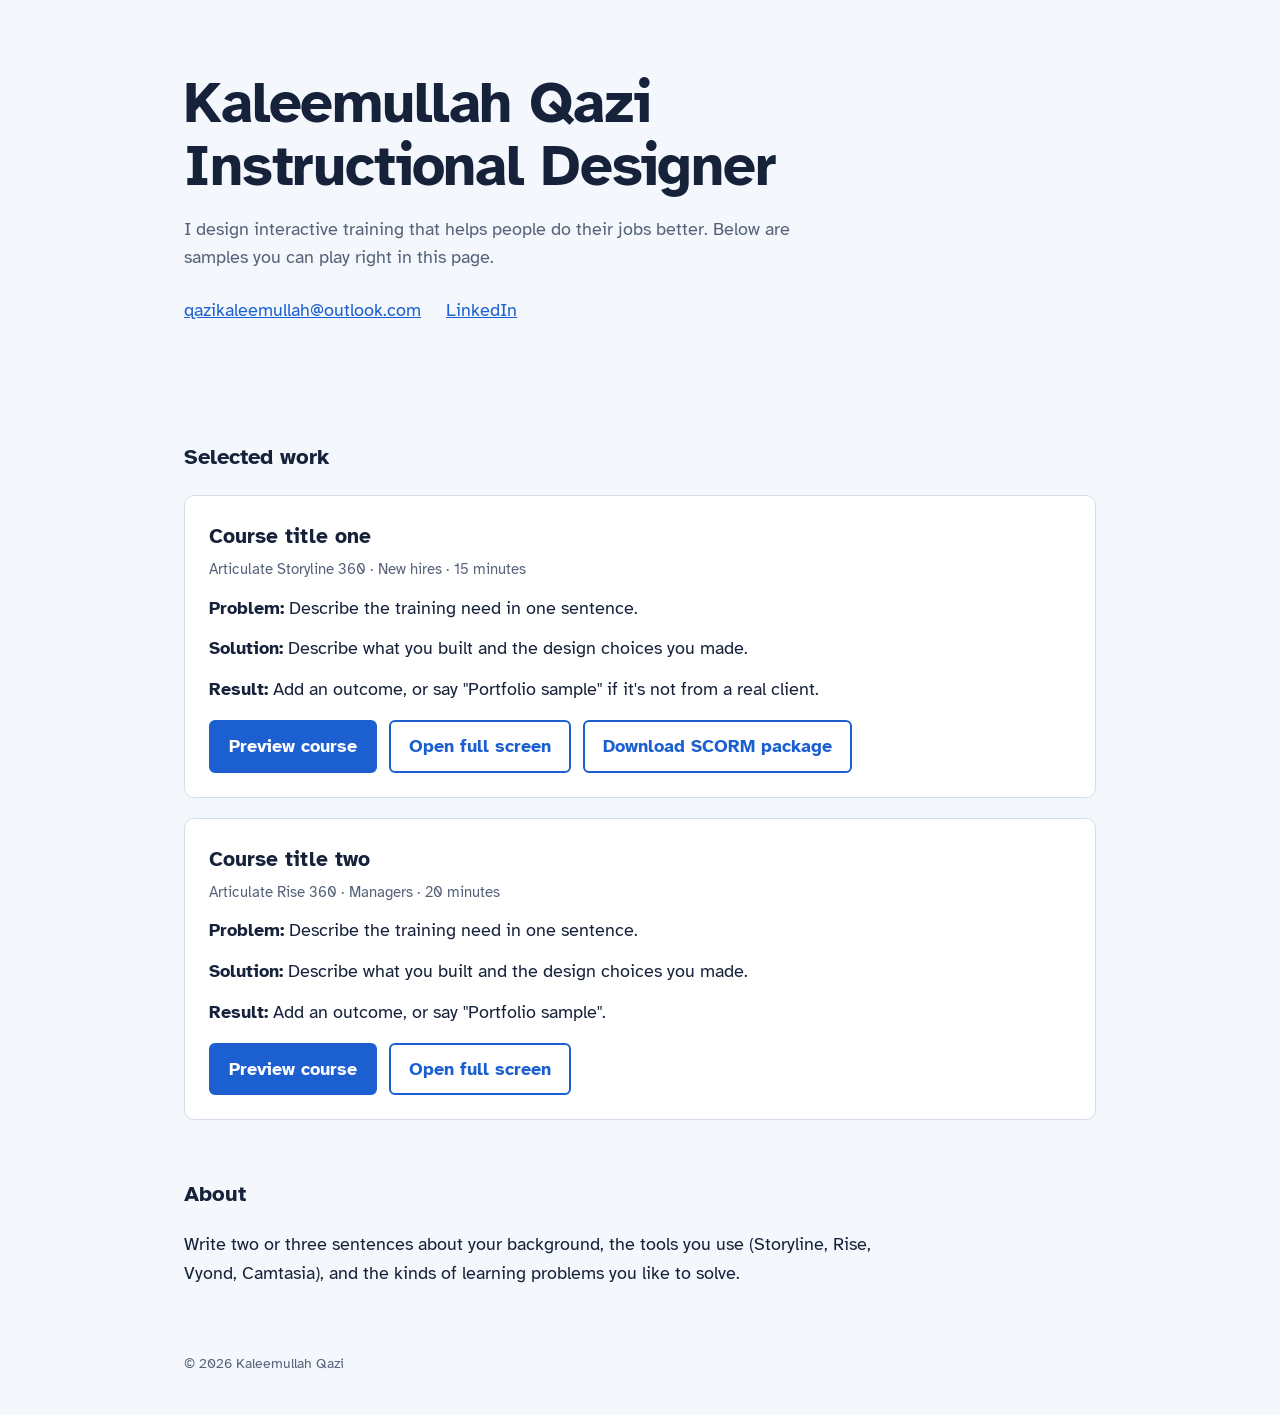
==== index.html @ d0d0d94d "Add Portfolio" ====
<!DOCTYPE html>
<html lang="en">
<head>
<meta charset="utf-8">
<meta name="viewport" content="width=device-width, initial-scale=1">
<title>Kaleemullah Qazi – Instructional Designer</title>
<meta name="description" content="Instructional design portfolio: interactive eLearning built with Articulate Storyline and Rise.">
<link rel="preconnect" href="https://fonts.googleapis.com">
<link rel="preconnect" href="https://fonts.gstatic.com" crossorigin>
<link href="https://fonts.googleapis.com/css2?family=Atkinson+Hyperlegible:ital,wght@0,400;0,700;1,400&display=swap" rel="stylesheet">
<style>
:root{
  --bg:#f4f7fb; --surface:#ffffff; --ink:#16213a; --muted:#56627a;
  --line:#d5dcea; --accent:#1b5fd1; --accent-ink:#ffffff;
}
@media (prefers-color-scheme:dark){
  :root{--bg:#0f1626; --surface:#17213a; --ink:#e8edf8; --muted:#a2aec6; --line:#2a3858; --accent:#6ea2ff; --accent-ink:#0f1626;}
}
*{box-sizing:border-box}
html{scroll-behavior:smooth}
body{margin:0;background:var(--bg);color:var(--ink);font:18px/1.6 "Atkinson Hyperlegible",system-ui,sans-serif}
a{color:var(--accent)}
a:focus-visible,button:focus-visible{outline:3px solid var(--accent);outline-offset:3px}
.wrap{max-width:960px;margin:0 auto;padding:0 24px}
header{padding:72px 0 40px}
h1{font-size:clamp(2.2rem,6vw,3.6rem);line-height:1.1;margin:0 0 16px;letter-spacing:-.02em}
.lede{max-width:56ch;color:var(--muted);margin:0 0 24px}
.contact a{margin-right:20px}
h2{font-size:1.4rem;margin:56px 0 8px}
.project{background:var(--surface);border:1px solid var(--line);border-radius:10px;padding:24px;margin:20px 0}
.project h3{margin:0 0 4px;font-size:1.3rem}
.meta{color:var(--muted);font-size:.95rem;margin:0 0 12px}
.project p{margin:0 0 12px;max-width:62ch}
.actions{display:flex;flex-wrap:wrap;gap:12px;margin-top:16px}
button,.btn{font:inherit;font-weight:700;padding:10px 18px;border-radius:6px;border:2px solid var(--accent);cursor:pointer;text-decoration:none;display:inline-block}
.primary{background:var(--accent);color:var(--accent-ink)}
.secondary{background:transparent;color:var(--accent)}
.player{display:none;margin-top:20px}
.player.open{display:block}
.player iframe{width:100%;aspect-ratio:16/9;border:1px solid var(--line);border-radius:6px;background:#fff}
.player small{display:block;margin-top:8px;color:var(--muted)}
.about p{max-width:62ch}
footer{margin:64px 0 40px;color:var(--muted);font-size:.9rem}
</style>
</head>
<body>
<div class="wrap">

<header>
  <h1>Kaleemullah Qazi<br>Instructional Designer</h1>
  <p class="lede">I design interactive training that helps people do their jobs better. Below are samples you can play right in this page.</p>
  <p class="contact">
    <a href="mailto:qazikaleemullah@outlook.com">qazikaleemullah@outlook.com</a>
    <a href="https://www.linkedin.com/in/kaleemullahkk/">LinkedIn</a>
  </p>
</header>

<main>
  <h2>Selected work</h2>

  <!-- PROJECT 1: copy this whole block for each course -->
  <article class="project">
    <h3>Course title one</h3>
    <p class="meta">Articulate Storyline 360 · New hires · 15 minutes</p>
    <p><strong>Problem:</strong> Describe the training need in one sentence.</p>
    <p><strong>Solution:</strong> Describe what you built and the design choices you made.</p>
    <p><strong>Result:</strong> Add an outcome, or say "Portfolio sample" if it's not from a real client.</p>
    <div class="actions">
      <button class="primary" type="button" data-src="courses/course-1/story.html" aria-expanded="false">Preview course</button>
      <a class="btn secondary" href="courses/course-1/story.html" target="_blank" rel="noopener">Open full screen</a>
      <a class="btn secondary" href="courses/course-1.zip" download>Download SCORM package</a>
    </div>
    <div class="player"></div>
  </article>

  <!-- PROJECT 2 -->
  <article class="project">
    <h3>Course title two</h3>
    <p class="meta">Articulate Rise 360 · Managers · 20 minutes</p>
    <p><strong>Problem:</strong> Describe the training need in one sentence.</p>
    <p><strong>Solution:</strong> Describe what you built and the design choices you made.</p>
    <p><strong>Result:</strong> Add an outcome, or say "Portfolio sample".</p>
    <div class="actions">
      <button class="primary" type="button" data-src="courses/course-2/index.html" aria-expanded="false">Preview course</button>
      <a class="btn secondary" href="courses/course-2/index.html" target="_blank" rel="noopener">Open full screen</a>
    </div>
    <div class="player"></div>
  </article>

  <h2>About</h2>
  <div class="about">
    <p>Write two or three sentences about your background, the tools you use (Storyline, Rise, Vyond, Camtasia), and the kinds of learning problems you like to solve.</p>
  </div>
</main>

<footer>© <span id="yr"></span> Kaleemullah Qazi</footer>
</div>

<script>
document.getElementById('yr').textContent = new Date().getFullYear();
document.querySelectorAll('.project').forEach(function(card){
  var btn = card.querySelector('button[data-src]');
  var player = card.querySelector('.player');
  if(!btn) return;
  btn.addEventListener('click', function(){
    var open = player.classList.toggle('open');
    btn.setAttribute('aria-expanded', open);
    btn.textContent = open ? 'Close preview' : 'Preview course';
    if(open && !player.firstChild){
      var f = document.createElement('iframe');
      f.src = btn.dataset.src;
      f.title = card.querySelector('h3').textContent + ' course preview';
      f.allowFullscreen = true;
      player.appendChild(f);
      var s = document.createElement('small');
      s.textContent = 'Course not showing? Use "Open full screen" instead.';
      player.appendChild(s);
    }
  });
});
</script>
</body>
</html>
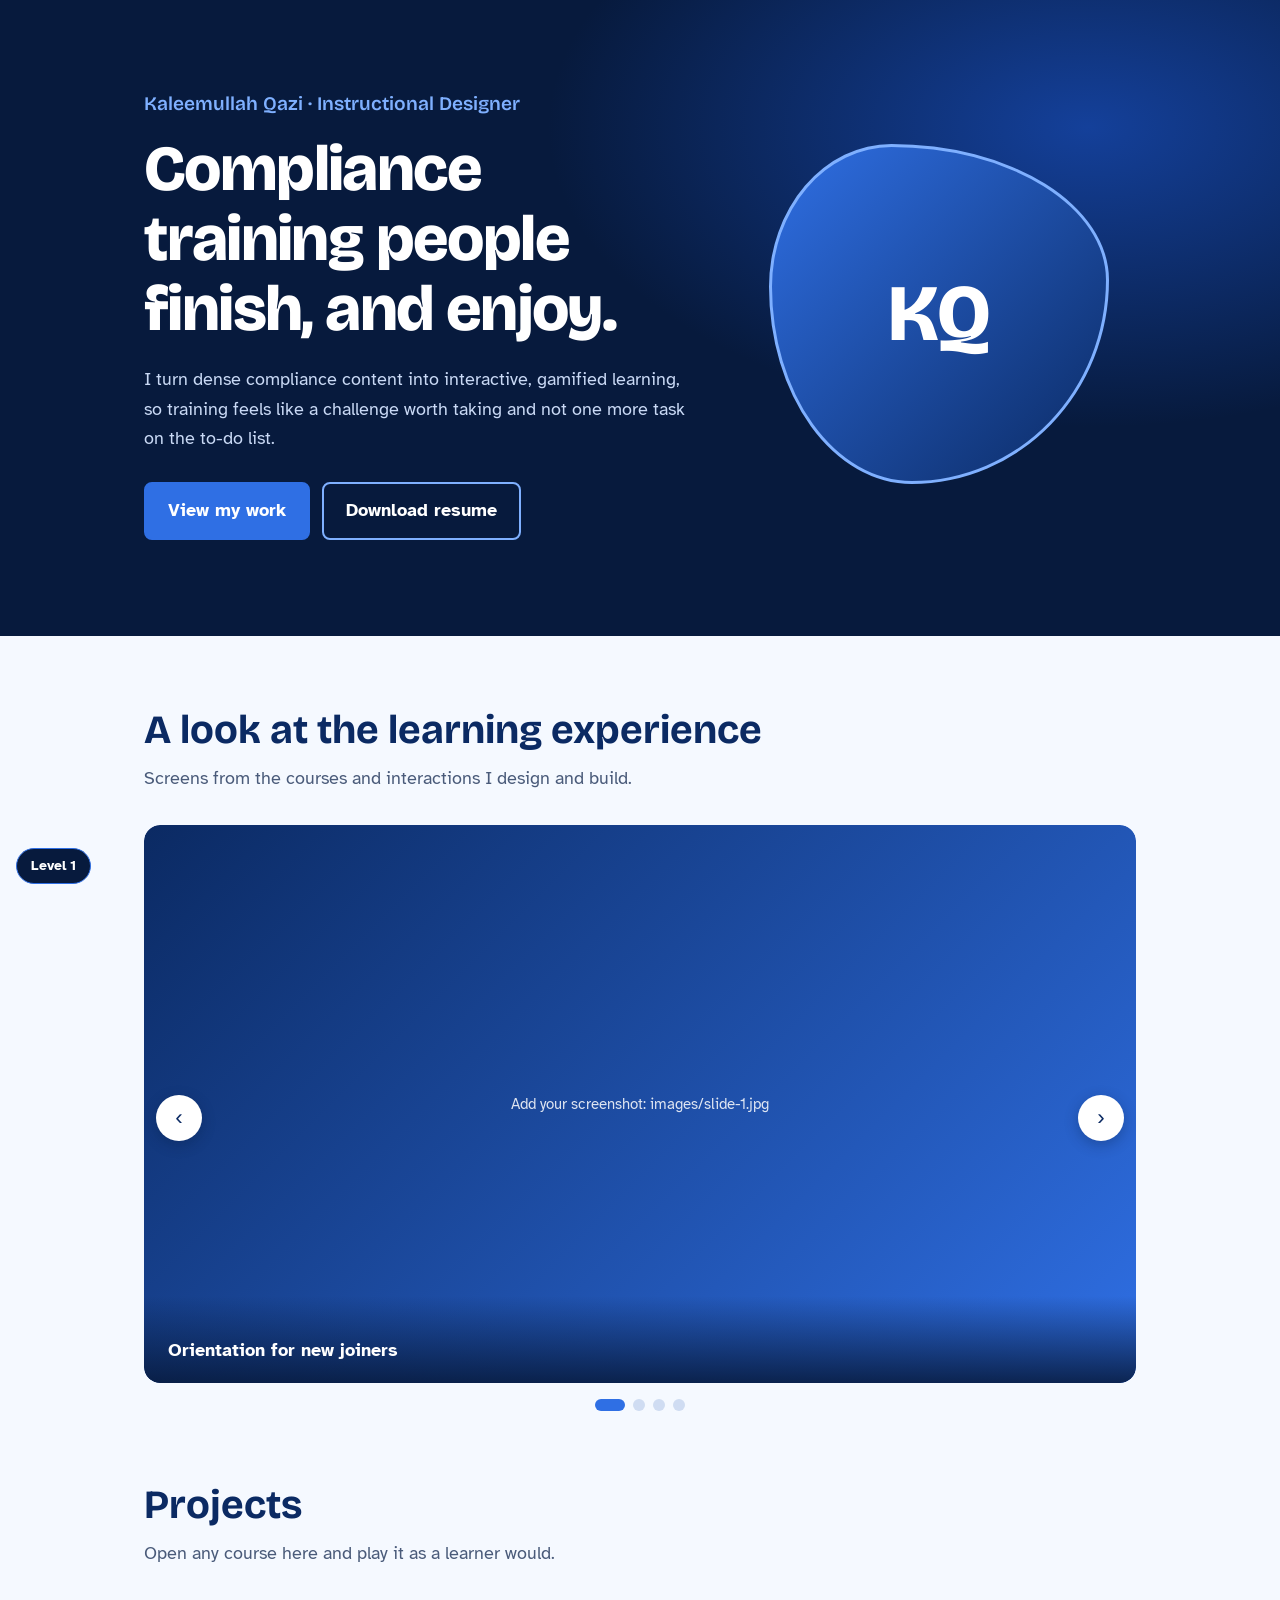
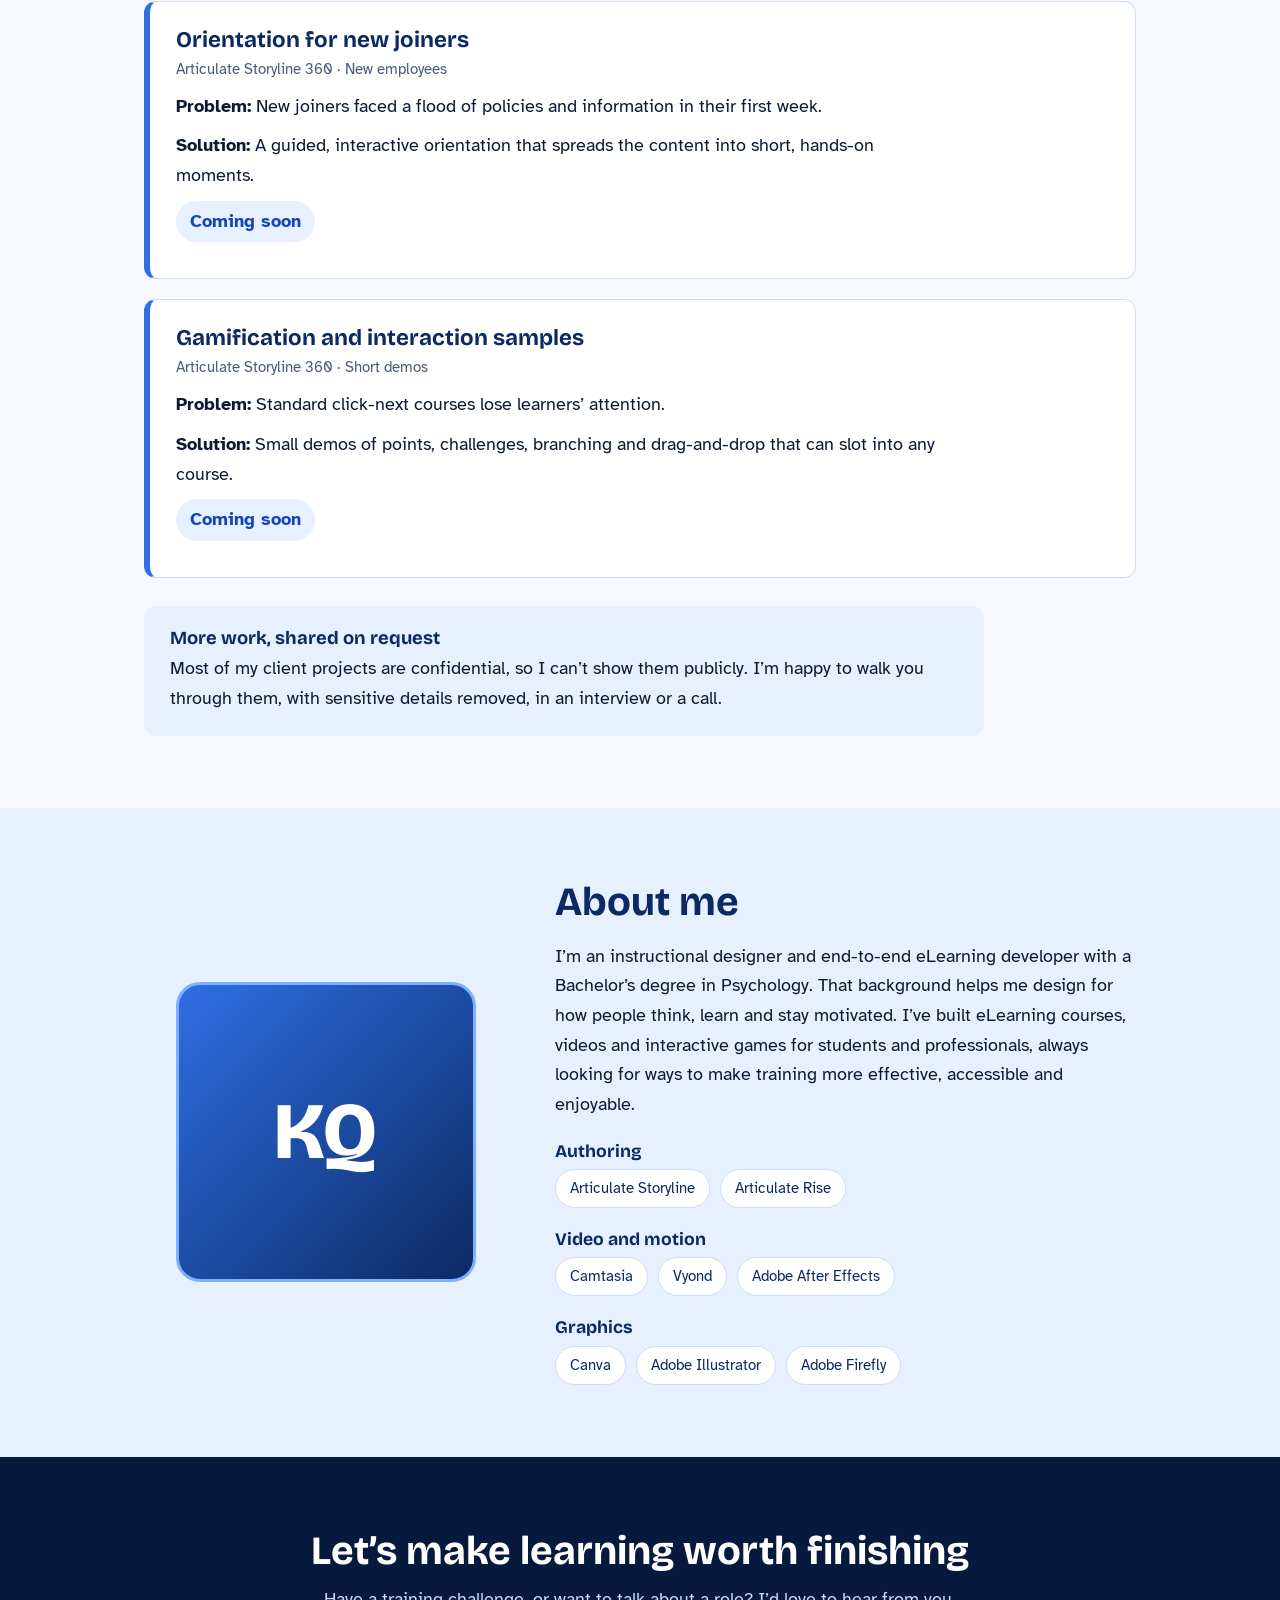
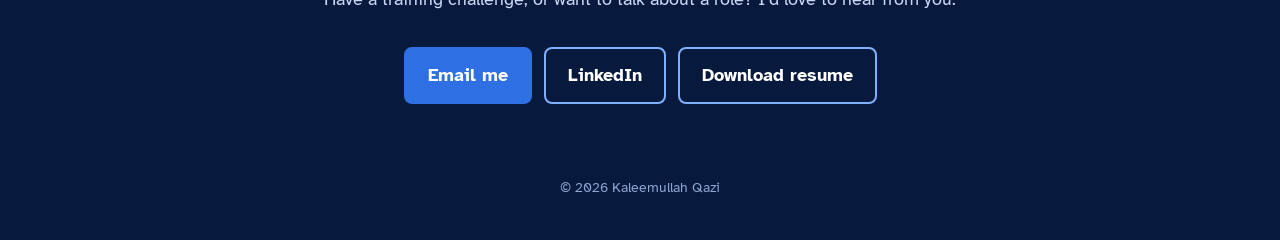
==== commit 06c7fe81: "Update index.html" ====
--- a/index.html
+++ b/index.html
@@ -3,104 +3,257 @@
 <head>
 <meta charset="utf-8">
 <meta name="viewport" content="width=device-width, initial-scale=1">
-<title>Kaleemullah Qazi – Instructional Designer</title>
-<meta name="description" content="Instructional design portfolio: interactive eLearning built with Articulate Storyline and Rise.">
+<title>Kaleemullah Qazi – Instructional Designer &amp; eLearning Developer</title>
+<meta name="description" content="Gamified, interactive eLearning that turns dense compliance content into training people actually finish.">
 <link rel="preconnect" href="https://fonts.googleapis.com">
 <link rel="preconnect" href="https://fonts.gstatic.com" crossorigin>
-<link href="https://fonts.googleapis.com/css2?family=Atkinson+Hyperlegible:ital,wght@0,400;0,700;1,400&display=swap" rel="stylesheet">
+<link href="https://fonts.googleapis.com/css2?family=Atkinson+Hyperlegible:wght@400;700&family=Bricolage+Grotesque:opsz,wght@12..96,600;12..96,800&display=swap" rel="stylesheet">
 <style>
 :root{
-  --bg:#f4f7fb; --surface:#ffffff; --ink:#16213a; --muted:#56627a;
-  --line:#d5dcea; --accent:#1b5fd1; --accent-ink:#ffffff;
-}
-@media (prefers-color-scheme:dark){
-  :root{--bg:#0f1626; --surface:#17213a; --ink:#e8edf8; --muted:#a2aec6; --line:#2a3858; --accent:#6ea2ff; --accent-ink:#0f1626;}
+  --navy:#071a3d; --blue-900:#0b2a63; --blue-700:#1546b5; --blue-500:#2f6fe4;
+  --blue-300:#7fb0ff; --blue-100:#e6f0ff; --paper:#f5f9ff; --ink:#0c1a33; --muted:#4a5b7a; --line:#cfdcf2;
 }
 *{box-sizing:border-box}
 html{scroll-behavior:smooth}
-body{margin:0;background:var(--bg);color:var(--ink);font:18px/1.6 "Atkinson Hyperlegible",system-ui,sans-serif}
-a{color:var(--accent)}
-a:focus-visible,button:focus-visible{outline:3px solid var(--accent);outline-offset:3px}
-.wrap{max-width:960px;margin:0 auto;padding:0 24px}
-header{padding:72px 0 40px}
-h1{font-size:clamp(2.2rem,6vw,3.6rem);line-height:1.1;margin:0 0 16px;letter-spacing:-.02em}
-.lede{max-width:56ch;color:var(--muted);margin:0 0 24px}
-.contact a{margin-right:20px}
-h2{font-size:1.4rem;margin:56px 0 8px}
-.project{background:var(--surface);border:1px solid var(--line);border-radius:10px;padding:24px;margin:20px 0}
-.project h3{margin:0 0 4px;font-size:1.3rem}
+body{margin:0;background:var(--paper);color:var(--ink);font:18px/1.65 "Atkinson Hyperlegible",system-ui,sans-serif}
+h1,h2,h3{font-family:"Bricolage Grotesque","Atkinson Hyperlegible",system-ui,sans-serif;line-height:1.1;margin:0}
+a{color:var(--blue-700)}
+a:focus-visible,button:focus-visible{outline:3px solid var(--blue-300);outline-offset:3px}
+.wrap{max-width:1040px;margin:0 auto;padding:0 24px}
+section{padding:72px 0}
+h2{font-size:clamp(1.8rem,4vw,2.5rem);color:var(--blue-900);margin-bottom:12px}
+.sub{color:var(--muted);max-width:58ch;margin:0 0 32px}
+
+/* progress bar and level badge */
+#xp{position:fixed;top:0;left:0;height:5px;width:0;background:linear-gradient(90deg,var(--blue-300),var(--blue-500));z-index:20}
+#lvl{position:fixed;left:16px;bottom:16px;z-index:20;background:var(--navy);color:#fff;font-size:.85rem;font-weight:700;padding:6px 14px;border-radius:99px;border:1px solid var(--blue-500)}
+
+/* buttons */
+.btn{font:inherit;font-weight:700;padding:12px 22px;border-radius:8px;border:2px solid var(--blue-500);cursor:pointer;text-decoration:none;display:inline-block;transition:transform .15s}
+.btn:hover{transform:translateY(-2px)}
+.btn.solid{background:var(--blue-500);color:#fff}
+.btn.ghost{background:transparent;color:var(--blue-700)}
+.hero .btn.ghost{color:#fff;border-color:var(--blue-300)}
+
+/* hero */
+.hero{background:radial-gradient(900px 500px at 85% 20%,#14409a 0%,transparent 60%),var(--navy);color:#fff;padding:88px 0 96px}
+.hero .wrap{display:grid;grid-template-columns:1.4fr 1fr;gap:48px;align-items:center}
+.hero h1{font-size:clamp(2.3rem,5.4vw,4rem);font-weight:800;letter-spacing:-.025em;margin-bottom:20px}
+.hero .name{color:var(--blue-300);font-family:"Bricolage Grotesque",sans-serif;font-weight:600;font-size:1.2rem;margin:0 0 14px}
+.hero p.lead{color:#c9d9f5;max-width:52ch;margin:0 0 28px}
+.hero .cta{display:flex;flex-wrap:wrap;gap:12px}
+.photo{position:relative;width:min(100%,340px);aspect-ratio:1;margin-inline:auto;border-radius:36% 64% 58% 42%/42% 40% 60% 58%;overflow:hidden;background:linear-gradient(135deg,var(--blue-500),var(--blue-900));border:3px solid var(--blue-300);display:grid;place-items:center;font:800 5rem "Bricolage Grotesque",sans-serif;color:#fff}
+.photo img{position:absolute;inset:0;width:100%;height:100%;object-fit:cover}
+
+/* carousel */
+.carousel{position:relative}
+.track{display:flex;gap:16px;overflow-x:auto;scroll-snap-type:x mandatory;scrollbar-width:none;border-radius:16px}
+.track::-webkit-scrollbar{display:none}
+.slide{flex:0 0 100%;scroll-snap-align:center;position:relative;aspect-ratio:16/9;margin:0;border-radius:16px;overflow:hidden;color:#fff;display:grid;place-items:center;text-align:center;padding:24px}
+.slide:nth-child(1){background:linear-gradient(135deg,#0b2a63,#2f6fe4)}
+.slide:nth-child(2){background:linear-gradient(135deg,#071a3d,#1546b5)}
+.slide:nth-child(3){background:linear-gradient(135deg,#1546b5,#7fb0ff)}
+.slide:nth-child(4){background:linear-gradient(135deg,#0b2a63,#38a0f0)}
+.slide img{position:absolute;inset:0;width:100%;height:100%;object-fit:cover}
+.slide .hint{font-size:.95rem;opacity:.85}
+.slide figcaption{position:absolute;left:0;right:0;bottom:0;padding:40px 24px 18px;background:linear-gradient(transparent,rgba(7,26,61,.88));text-align:left;font-weight:700}
+.nav{position:absolute;top:50%;transform:translateY(-50%);width:46px;height:46px;border-radius:50%;border:0;background:#fff;color:var(--blue-900);font-size:1.4rem;cursor:pointer;box-shadow:0 4px 14px rgba(7,26,61,.3);z-index:2}
+.nav.prev{left:12px}.nav.next{right:12px}
+.dots{display:flex;justify-content:center;gap:8px;margin-top:16px}
+.dots button{width:12px;height:12px;border-radius:50%;border:0;background:var(--line);cursor:pointer;padding:0}
+.dots button.on{background:var(--blue-500);width:30px;border-radius:8px}
+
+/* projects */
+.project{background:#fff;border:1px solid var(--line);border-left:6px solid var(--blue-500);border-radius:12px;padding:26px;margin:20px 0}
+.project h3{font-size:1.4rem;color:var(--blue-900);margin-bottom:4px}
 .meta{color:var(--muted);font-size:.95rem;margin:0 0 12px}
-.project p{margin:0 0 12px;max-width:62ch}
+.project p{margin:0 0 10px;max-width:64ch}
 .actions{display:flex;flex-wrap:wrap;gap:12px;margin-top:16px}
-button,.btn{font:inherit;font-weight:700;padding:10px 18px;border-radius:6px;border:2px solid var(--accent);cursor:pointer;text-decoration:none;display:inline-block}
-.primary{background:var(--accent);color:var(--accent-ink)}
-.secondary{background:transparent;color:var(--accent)}
+.soon-tag{display:none;margin-top:14px;font-weight:700;color:var(--blue-700);background:var(--blue-100);padding:6px 14px;border-radius:99px;width:fit-content}
+.project[data-status="soon"] .actions{display:none}
+.project[data-status="soon"] .soon-tag{display:block}
 .player{display:none;margin-top:20px}
 .player.open{display:block}
-.player iframe{width:100%;aspect-ratio:16/9;border:1px solid var(--line);border-radius:6px;background:#fff}
+.player iframe{width:100%;aspect-ratio:16/9;border:1px solid var(--line);border-radius:8px;background:#fff}
 .player small{display:block;margin-top:8px;color:var(--muted)}
-.about p{max-width:62ch}
-footer{margin:64px 0 40px;color:var(--muted);font-size:.9rem}
+.note{background:var(--blue-100);border-radius:12px;padding:22px 26px;margin-top:28px;max-width:70ch}
+.note h3{font-size:1.15rem;color:var(--blue-900);margin-bottom:6px}
+.note p{margin:0}
+
+/* about */
+.about{background:var(--blue-100)}
+.about .wrap{display:grid;grid-template-columns:1fr 1.6fr;gap:48px;align-items:center}
+.about .photo{width:min(100%,300px);border-radius:24px}
+.chips{display:flex;flex-wrap:wrap;gap:10px;margin:8px 0 0}
+.chips span{background:#fff;border:1px solid var(--line);color:var(--blue-900);padding:6px 14px;border-radius:99px;font-size:.95rem}
+h3.small{font-size:1.1rem;color:var(--blue-900);margin:22px 0 8px}
+
+/* contact */
+.contact{background:var(--navy);color:#fff;text-align:center}
+.contact h2{color:#fff}
+.contact .sub{margin-inline:auto;color:#c9d9f5}
+.contact .cta{display:flex;flex-wrap:wrap;gap:12px;justify-content:center}
+.contact .btn.ghost{color:#fff;border-color:var(--blue-300)}
+footer{background:var(--navy);color:#8ea6d1;text-align:center;font-size:.9rem;padding:0 0 40px}
+
+@media (max-width:760px){
+  .hero .wrap,.about .wrap{grid-template-columns:1fr}
+  .hero{padding:56px 0 64px}
+  .photo{order:-1;width:min(70%,240px)}
+  .nav{width:38px;height:38px}
+}
+@media (prefers-reduced-motion:reduce){html{scroll-behavior:auto}.btn{transition:none}}
 </style>
 </head>
 <body>
-<div class="wrap">
-
-<header>
-  <h1>Kaleemullah Qazi<br>Instructional Designer</h1>
-  <p class="lede">I design interactive training that helps people do their jobs better. Below are samples you can play right in this page.</p>
-  <p class="contact">
-    <a href="mailto:qazikaleemullah@outlook.com">qazikaleemullah@outlook.com</a>
-    <a href="https://www.linkedin.com/in/kaleemullahkk/">LinkedIn</a>
-  </p>
+<div id="xp" aria-hidden="true"></div>
+<div id="lvl" aria-hidden="true">Level 1</div>
+
+<header class="hero">
+  <div class="wrap">
+    <div>
+      <p class="name">Kaleemullah Qazi · Instructional Designer</p>
+      <h1>Compliance training people finish, and enjoy.</h1>
+      <p class="lead">I turn dense compliance content into interactive, gamified learning, so training feels like a challenge worth taking and not one more task on the to-do list.</p>
+      <div class="cta">
+        <a class="btn solid" href="#work">View my work</a>
+        <a class="btn ghost" href="Kaleemullah-Qazi-Resume.pdf" download>Download resume</a>
+      </div>
+    </div>
+    <div class="photo" aria-hidden="true">KQ<img src="images/kaleemullah.jpg" alt="" onerror="this.remove()"></div>
+  </div>
 </header>
 
 <main>
-  <h2>Selected work</h2>
-
-  <!-- PROJECT 1: copy this whole block for each course -->
-  <article class="project">
-    <h3>Course title one</h3>
-    <p class="meta">Articulate Storyline 360 · New hires · 15 minutes</p>
-    <p><strong>Problem:</strong> Describe the training need in one sentence.</p>
-    <p><strong>Solution:</strong> Describe what you built and the design choices you made.</p>
-    <p><strong>Result:</strong> Add an outcome, or say "Portfolio sample" if it's not from a real client.</p>
-    <div class="actions">
-      <button class="primary" type="button" data-src="courses/course-1/story.html" aria-expanded="false">Preview course</button>
-      <a class="btn secondary" href="courses/course-1/story.html" target="_blank" rel="noopener">Open full screen</a>
-      <a class="btn secondary" href="courses/course-1.zip" download>Download SCORM package</a>
-    </div>
-    <div class="player"></div>
-  </article>
-
-  <!-- PROJECT 2 -->
-  <article class="project">
-    <h3>Course title two</h3>
-    <p class="meta">Articulate Rise 360 · Managers · 20 minutes</p>
-    <p><strong>Problem:</strong> Describe the training need in one sentence.</p>
-    <p><strong>Solution:</strong> Describe what you built and the design choices you made.</p>
-    <p><strong>Result:</strong> Add an outcome, or say "Portfolio sample".</p>
-    <div class="actions">
-      <button class="primary" type="button" data-src="courses/course-2/index.html" aria-expanded="false">Preview course</button>
-      <a class="btn secondary" href="courses/course-2/index.html" target="_blank" rel="noopener">Open full screen</a>
-    </div>
-    <div class="player"></div>
-  </article>
-
-  <h2>About</h2>
-  <div class="about">
-    <p>Write two or three sentences about your background, the tools you use (Storyline, Rise, Vyond, Camtasia), and the kinds of learning problems you like to solve.</p>
-  </div>
+<section id="work">
+  <div class="wrap">
+    <h2>A look at the learning experience</h2>
+    <p class="sub">Screens from the courses and interactions I design and build.</p>
+    <div class="carousel" role="region" aria-roledescription="carousel" aria-label="Course screenshots">
+      <button class="nav prev" type="button" aria-label="Previous slide">‹</button>
+      <div class="track">
+        <figure class="slide"><img src="images/slide-1.jpg" alt="New joiner orientation course" onerror="this.remove()"><span class="hint">Add your screenshot: images/slide-1.jpg</span><figcaption>Orientation for new joiners</figcaption></figure>
+        <figure class="slide"><img src="images/slide-2.jpg" alt="Gamified knowledge check" onerror="this.remove()"><span class="hint">Add your screenshot: images/slide-2.jpg</span><figcaption>Gamified knowledge check</figcaption></figure>
+        <figure class="slide"><img src="images/slide-3.jpg" alt="Interactive scenario" onerror="this.remove()"><span class="hint">Add your screenshot: images/slide-3.jpg</span><figcaption>Interactive scenario</figcaption></figure>
+        <figure class="slide"><img src="images/slide-4.jpg" alt="Animated explainer video" onerror="this.remove()"><span class="hint">Add your screenshot: images/slide-4.jpg</span><figcaption>Video and animation</figcaption></figure>
+      </div>
+      <button class="nav next" type="button" aria-label="Next slide">›</button>
+      <div class="dots"></div>
+    </div>
+  </div>
+</section>
+
+<section id="projects" style="padding-top:0">
+  <div class="wrap">
+    <h2>Projects</h2>
+    <p class="sub">Open any course here and play it as a learner would.</p>
+
+    <!-- To make a project live: delete data-status="soon" from its article -->
+    <article class="project" data-status="soon">
+      <h3>Orientation for new joiners</h3>
+      <p class="meta">Articulate Storyline 360 · New employees</p>
+      <p><strong>Problem:</strong> New joiners faced a flood of policies and information in their first week.</p>
+      <p><strong>Solution:</strong> A guided, interactive orientation that spreads the content into short, hands-on moments.</p>
+      <p class="soon-tag">Coming soon</p>
+      <div class="actions">
+        <button class="btn solid" type="button" data-src="courses/orientation/story.html" aria-expanded="false">Preview course</button>
+        <a class="btn ghost" href="courses/orientation/story.html" target="_blank" rel="noopener">Open full screen</a>
+      </div>
+      <div class="player"></div>
+    </article>
+
+    <article class="project" data-status="soon">
+      <h3>Gamification and interaction samples</h3>
+      <p class="meta">Articulate Storyline 360 · Short demos</p>
+      <p><strong>Problem:</strong> Standard click-next courses lose learners’ attention.</p>
+      <p><strong>Solution:</strong> Small demos of points, challenges, branching and drag-and-drop that can slot into any course.</p>
+      <p class="soon-tag">Coming soon</p>
+      <div class="actions">
+        <button class="btn solid" type="button" data-src="courses/samples/story.html" aria-expanded="false">Preview samples</button>
+        <a class="btn ghost" href="courses/samples/story.html" target="_blank" rel="noopener">Open full screen</a>
+      </div>
+      <div class="player"></div>
+    </article>
+
+    <div class="note">
+      <h3>More work, shared on request</h3>
+      <p>Most of my client projects are confidential, so I can’t show them publicly. I’m happy to walk you through them, with sensitive details removed, in an interview or a call.</p>
+    </div>
+  </div>
+</section>
+
+<section class="about" id="about">
+  <div class="wrap">
+    <div class="photo" aria-hidden="true">KQ<img src="images/kaleemullah.jpg" alt="" onerror="this.remove()"></div>
+    <div>
+      <h2>About me</h2>
+      <p>I’m an instructional designer and end-to-end eLearning developer with a Bachelor’s degree in Psychology. That background helps me design for how people think, learn and stay motivated. I’ve built eLearning courses, videos and interactive games for students and professionals, always looking for ways to make training more effective, accessible and enjoyable.</p>
+      <h3 class="small">Authoring</h3>
+      <div class="chips"><span>Articulate Storyline</span><span>Articulate Rise</span></div>
+      <h3 class="small">Video and motion</h3>
+      <div class="chips"><span>Camtasia</span><span>Vyond</span><span>Adobe After Effects</span></div>
+      <h3 class="small">Graphics</h3>
+      <div class="chips"><span>Canva</span><span>Adobe Illustrator</span><span>Adobe Firefly</span></div>
+    </div>
+  </div>
+</section>
+
+<section class="contact" id="contact">
+  <div class="wrap">
+    <h2>Let’s make learning worth finishing</h2>
+    <p class="sub">Have a training challenge, or want to talk about a role? I’d love to hear from you.</p>
+    <div class="cta">
+      <a class="btn solid" href="mailto:qazikaleemullah@outlook.com">Email me</a>
+      <a class="btn ghost" href="https://www.linkedin.com/in/kaleemullahkk/" target="_blank" rel="noopener">LinkedIn</a>
+      <a class="btn ghost" href="Kaleemullah-Qazi-Resume.pdf" download>Download resume</a>
+    </div>
+  </div>
+</section>
 </main>
-
 <footer>© <span id="yr"></span> Kaleemullah Qazi</footer>
-</div>
 
 <script>
 document.getElementById('yr').textContent = new Date().getFullYear();
+
+// scroll progress + level badge
+var xp = document.getElementById('xp'), lvl = document.getElementById('lvl');
+function onScroll(){
+  var h = document.documentElement, max = h.scrollHeight - h.clientHeight;
+  var p = max > 0 ? h.scrollTop / max : 0;
+  xp.style.width = (p * 100) + '%';
+  lvl.textContent = 'Level ' + (Math.min(4, Math.floor(p * 5)) + 1) + (p > .98 ? ' · Complete!' : '');
+}
+addEventListener('scroll', onScroll, {passive:true}); onScroll();
+
+// carousel
+(function(){
+  var track = document.querySelector('.track'), slides = track.children, dots = document.querySelector('.dots');
+  for(var i = 0; i < slides.length; i++){
+    (function(i){
+      var b = document.createElement('button');
+      b.type = 'button'; b.setAttribute('aria-label', 'Go to slide ' + (i + 1));
+      b.onclick = function(){ track.scrollTo({left: slides[i].offsetLeft - track.offsetLeft, behavior:'smooth'}); };
+      dots.appendChild(b);
+    })(i);
+  }
+  function update(){
+    var i = Math.round(track.scrollLeft / (slides[0].offsetWidth + 16));
+    Array.prototype.forEach.call(dots.children, function(d, k){ d.className = k === i ? 'on' : ''; });
+  }
+  track.addEventListener('scroll', update, {passive:true}); update();
+  function step(dir){
+    var w = slides[0].offsetWidth + 16, max = track.scrollWidth - track.clientWidth;
+    var next = track.scrollLeft + dir * w;
+    if(next > max + 4) next = 0; if(next < -4) next = max;
+    track.scrollTo({left: next, behavior:'smooth'});
+  }
+  document.querySelector('.prev').onclick = function(){ step(-1); };
+  document.querySelector('.next').onclick = function(){ step(1); };
+})();
+
+// in-page course preview
 document.querySelectorAll('.project').forEach(function(card){
-  var btn = card.querySelector('button[data-src]');
-  var player = card.querySelector('.player');
+  var btn = card.querySelector('button[data-src]'), player = card.querySelector('.player');
   if(!btn) return;
   btn.addEventListener('click', function(){
     var open = player.classList.toggle('open');
@@ -108,12 +261,10 @@
     btn.textContent = open ? 'Close preview' : 'Preview course';
     if(open && !player.firstChild){
       var f = document.createElement('iframe');
-      f.src = btn.dataset.src;
-      f.title = card.querySelector('h3').textContent + ' course preview';
-      f.allowFullscreen = true;
+      f.src = btn.dataset.src; f.title = card.querySelector('h3').textContent + ' preview'; f.allowFullscreen = true;
       player.appendChild(f);
       var s = document.createElement('small');
-      s.textContent = 'Course not showing? Use "Open full screen" instead.';
+      s.textContent = 'Course not showing? Use “Open full screen” instead.';
       player.appendChild(s);
     }
   });
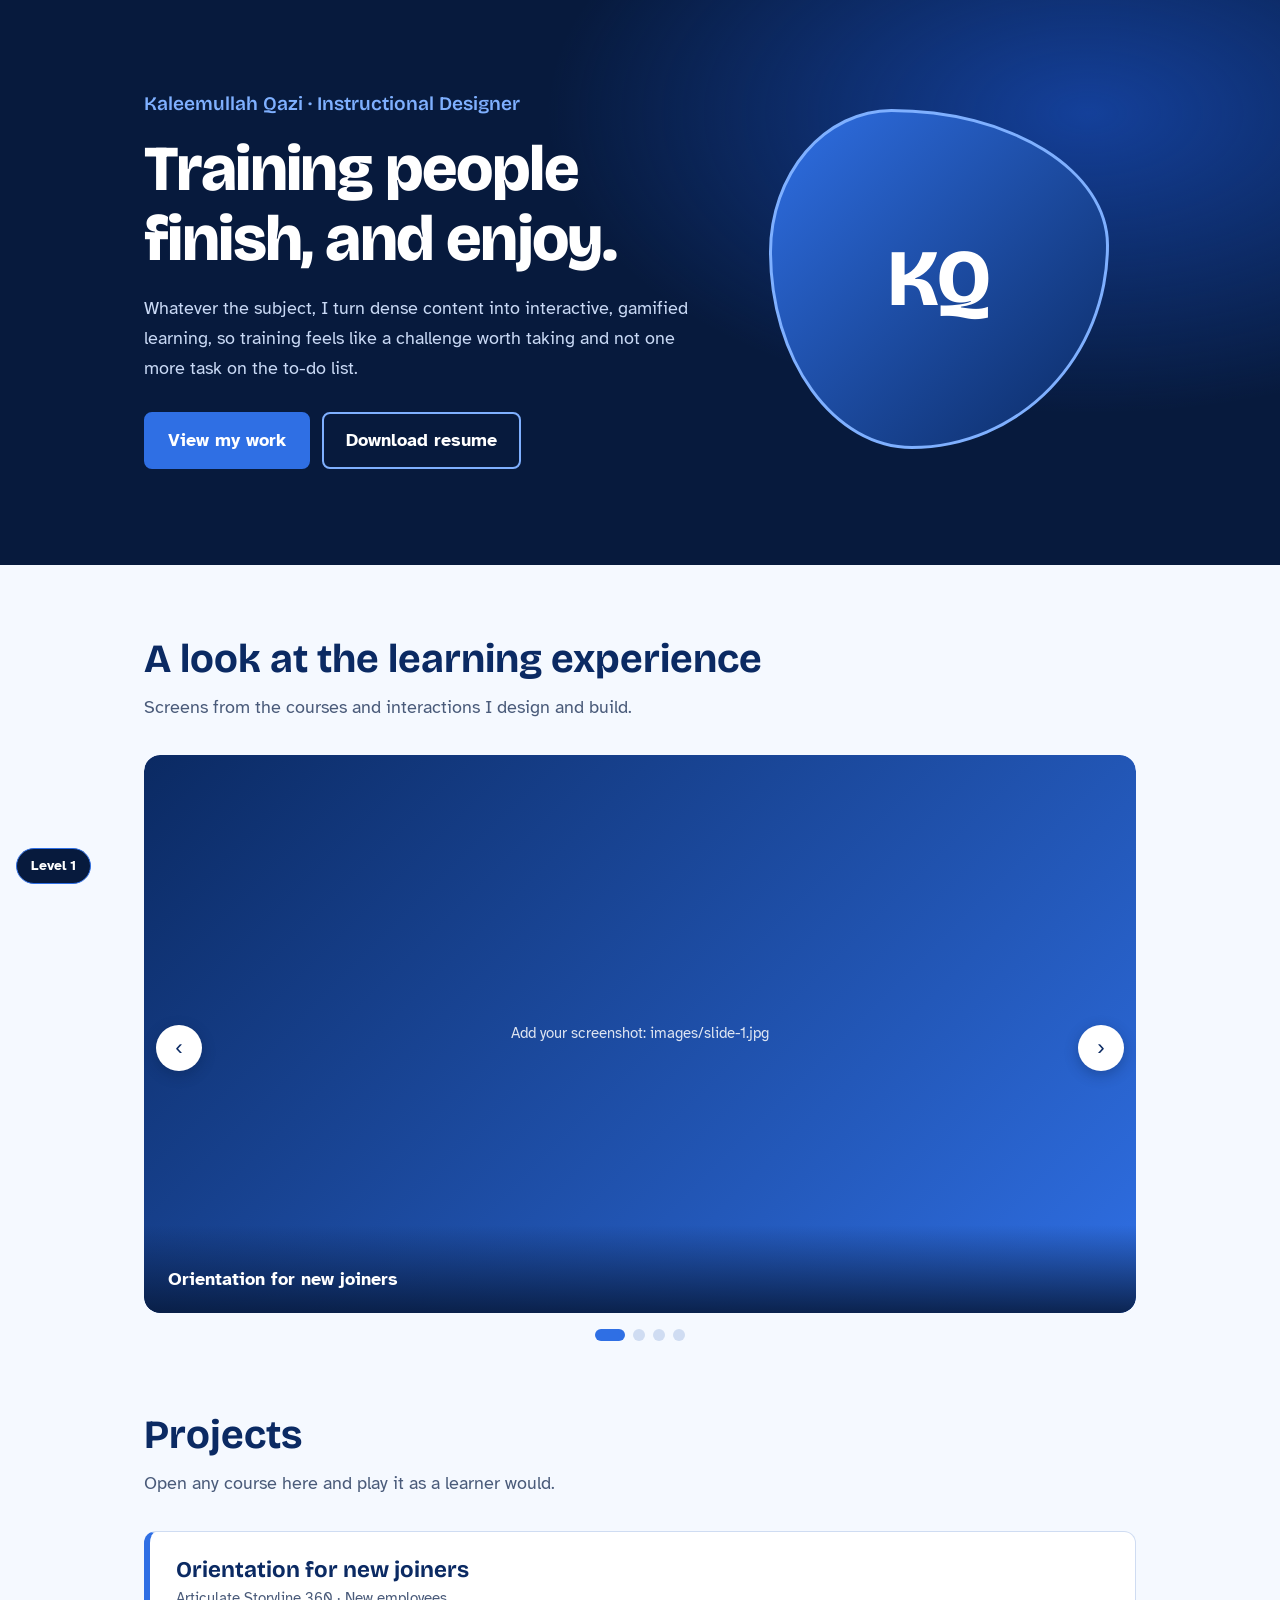
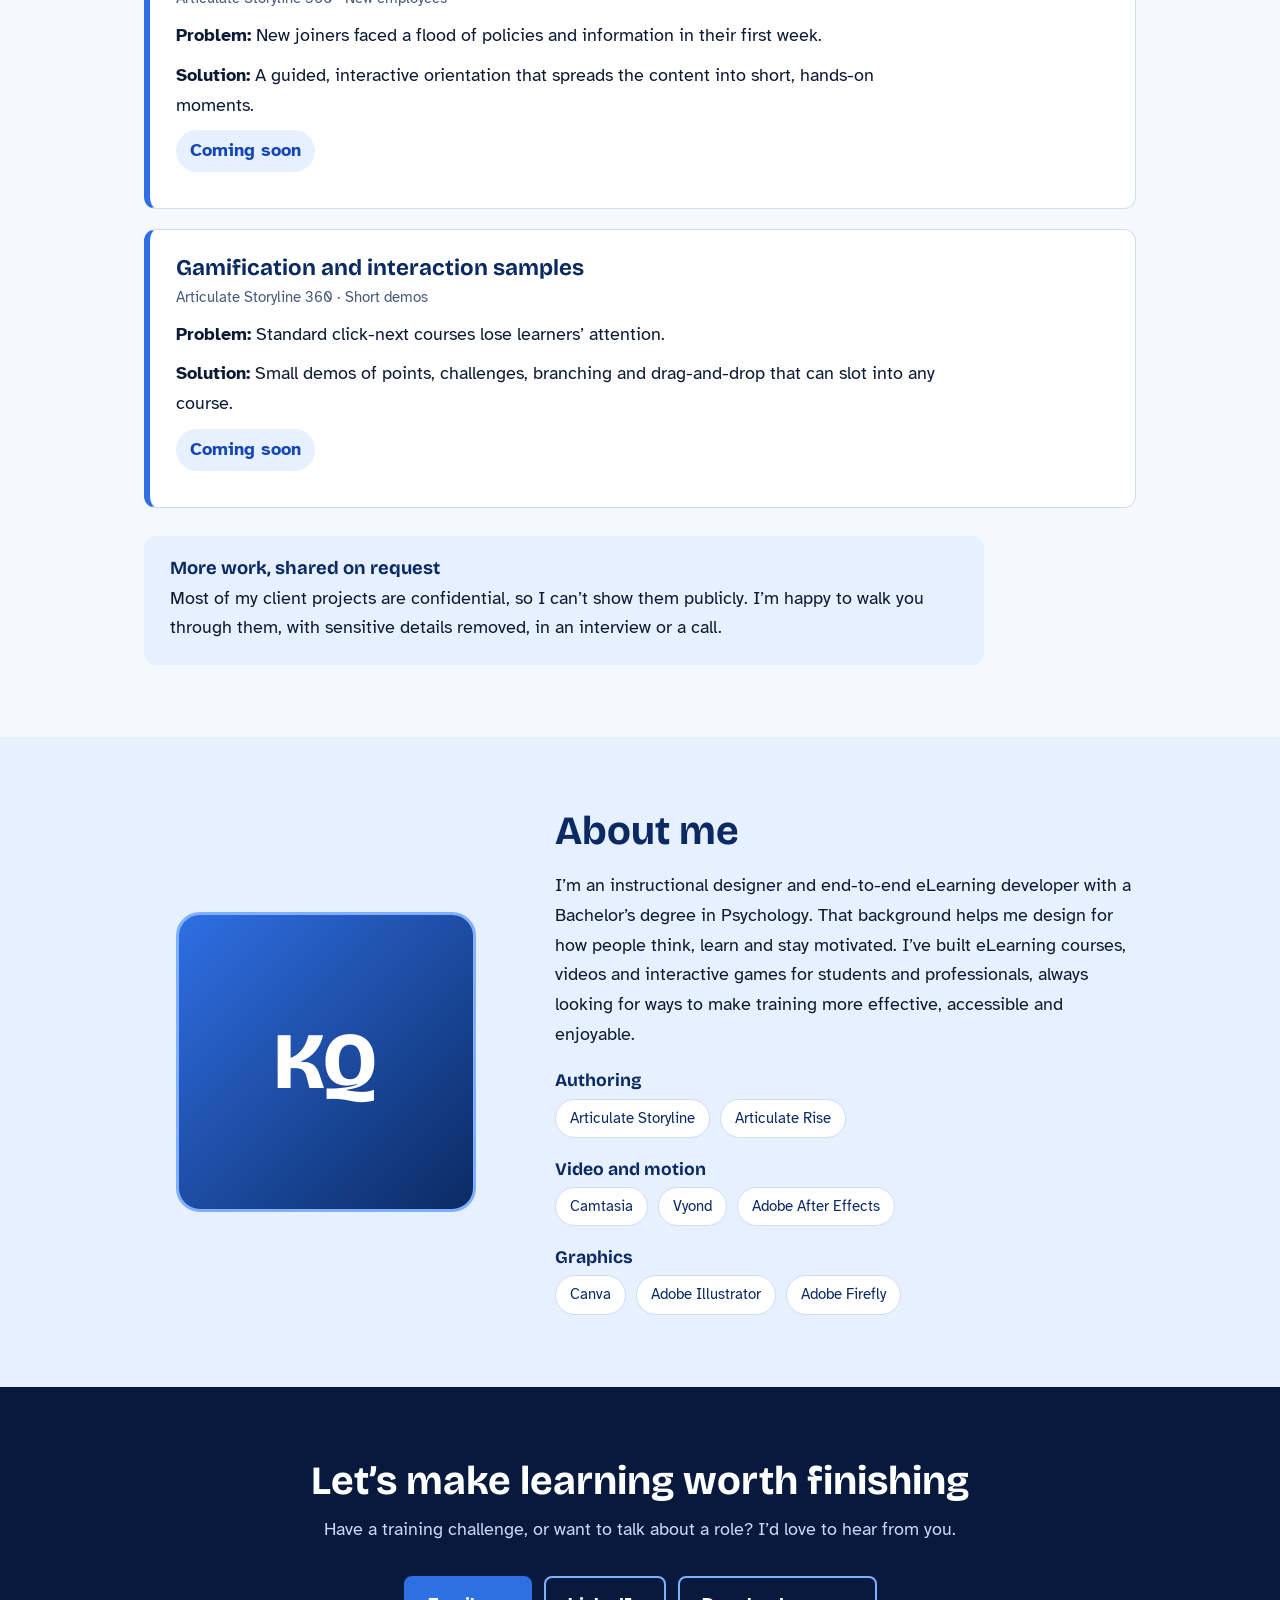
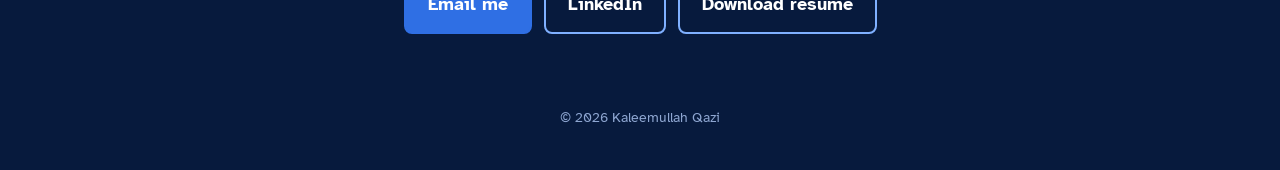
==== commit 0f309a9f: "Update index.html" ====
--- a/index.html
+++ b/index.html
@@ -4,7 +4,7 @@
 <meta charset="utf-8">
 <meta name="viewport" content="width=device-width, initial-scale=1">
 <title>Kaleemullah Qazi – Instructional Designer &amp; eLearning Developer</title>
-<meta name="description" content="Gamified, interactive eLearning that turns dense compliance content into training people actually finish.">
+<meta name="description" content="Gamified, interactive eLearning on any topic, designed so people actually finish it and enjoy it.">
 <link rel="preconnect" href="https://fonts.googleapis.com">
 <link rel="preconnect" href="https://fonts.gstatic.com" crossorigin>
 <link href="https://fonts.googleapis.com/css2?family=Atkinson+Hyperlegible:wght@400;700&family=Bricolage+Grotesque:opsz,wght@12..96,600;12..96,800&display=swap" rel="stylesheet">
@@ -113,8 +113,8 @@
   <div class="wrap">
     <div>
       <p class="name">Kaleemullah Qazi · Instructional Designer</p>
-      <h1>Compliance training people finish, and enjoy.</h1>
-      <p class="lead">I turn dense compliance content into interactive, gamified learning, so training feels like a challenge worth taking and not one more task on the to-do list.</p>
+      <h1>Training people finish, and enjoy.</h1>
+      <p class="lead">Whatever the subject, I turn dense content into interactive, gamified learning, so training feels like a challenge worth taking and not one more task on the to-do list.</p>
       <div class="cta">
         <a class="btn solid" href="#work">View my work</a>
         <a class="btn ghost" href="Kaleemullah-Qazi-Resume.pdf" download>Download resume</a>
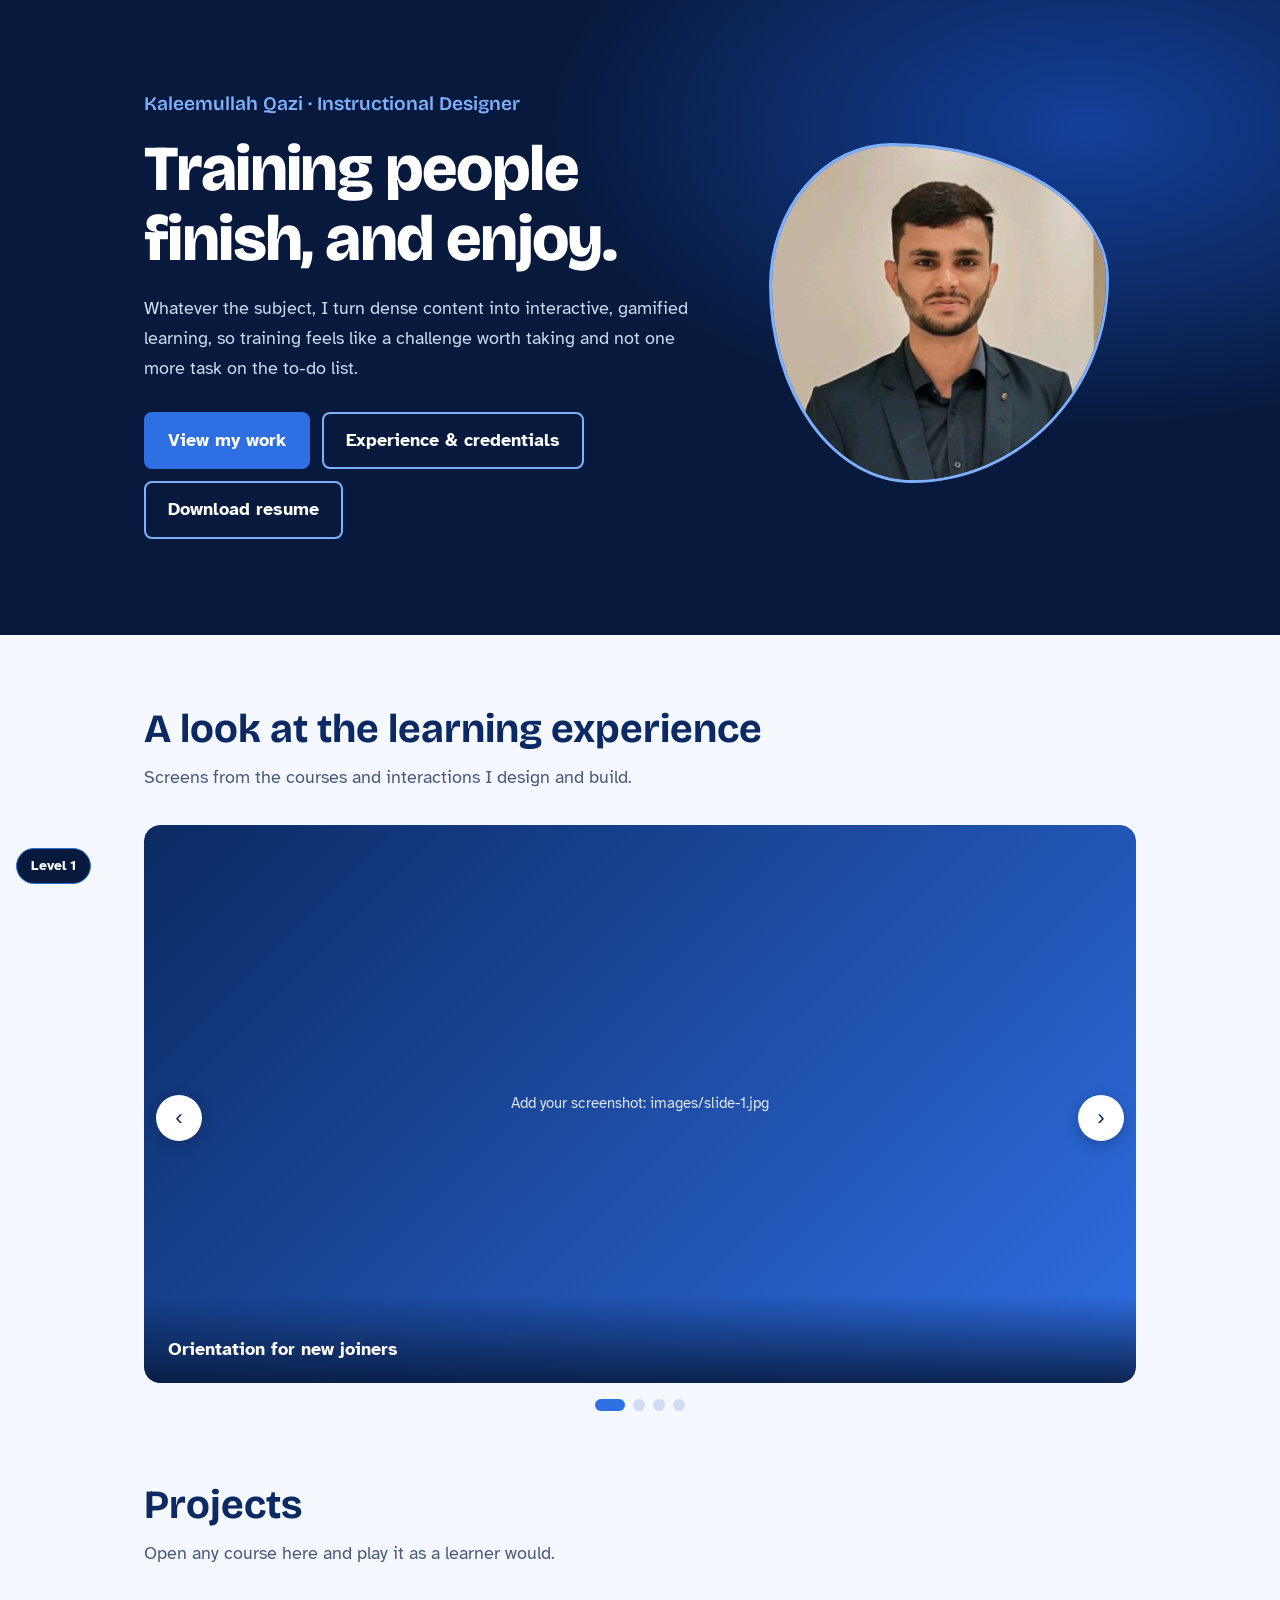
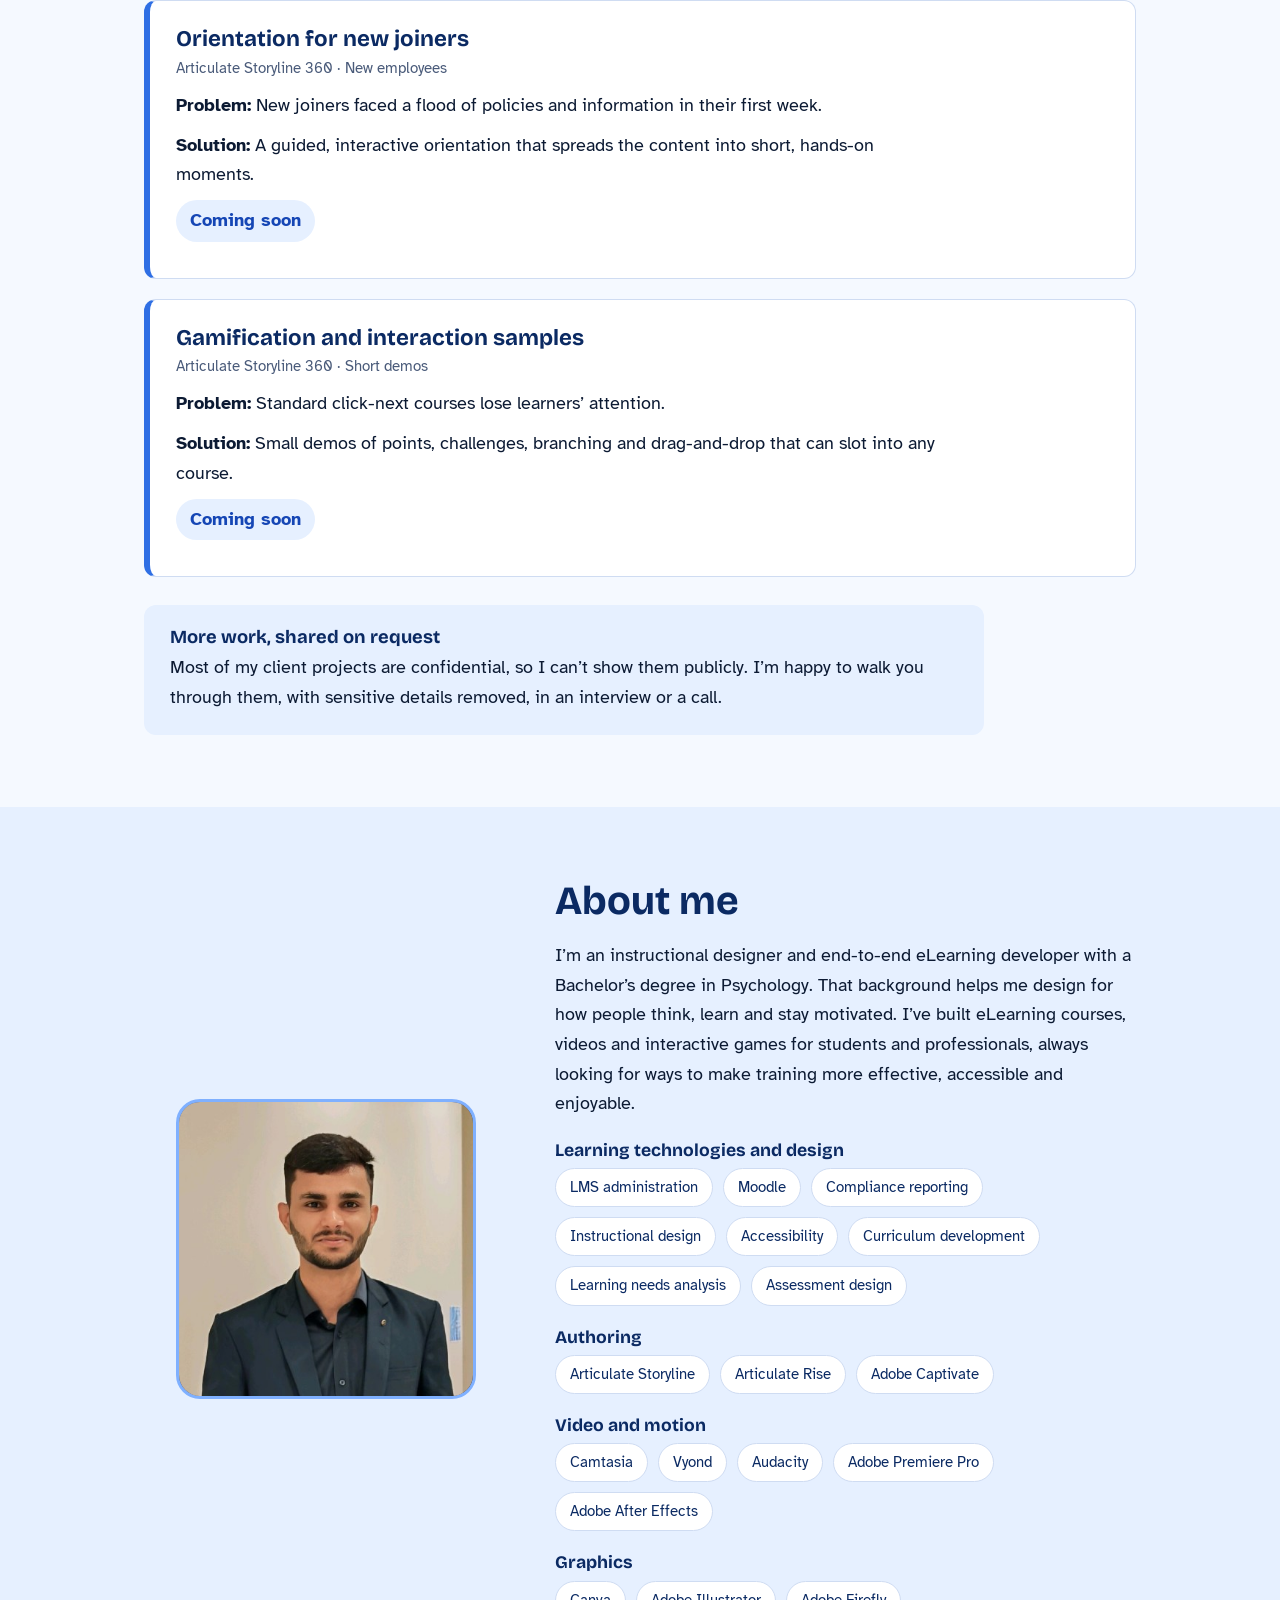
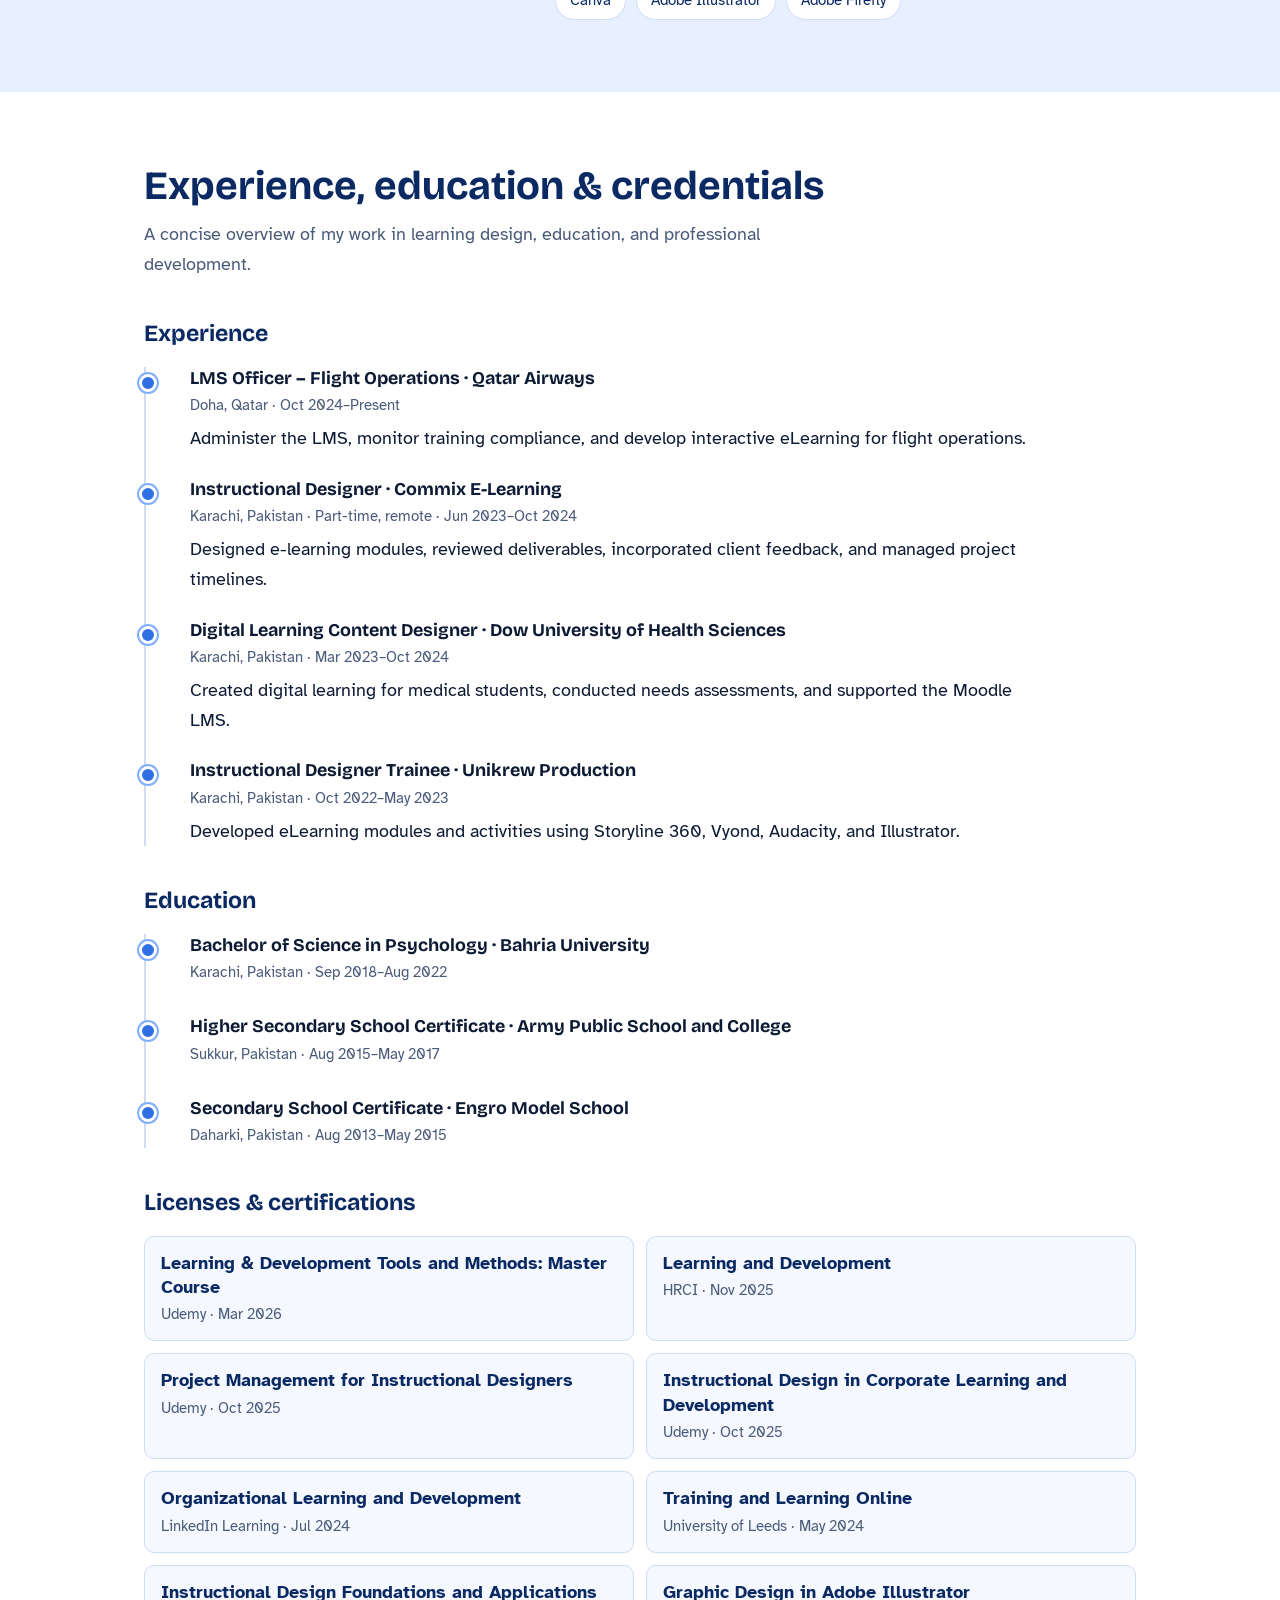
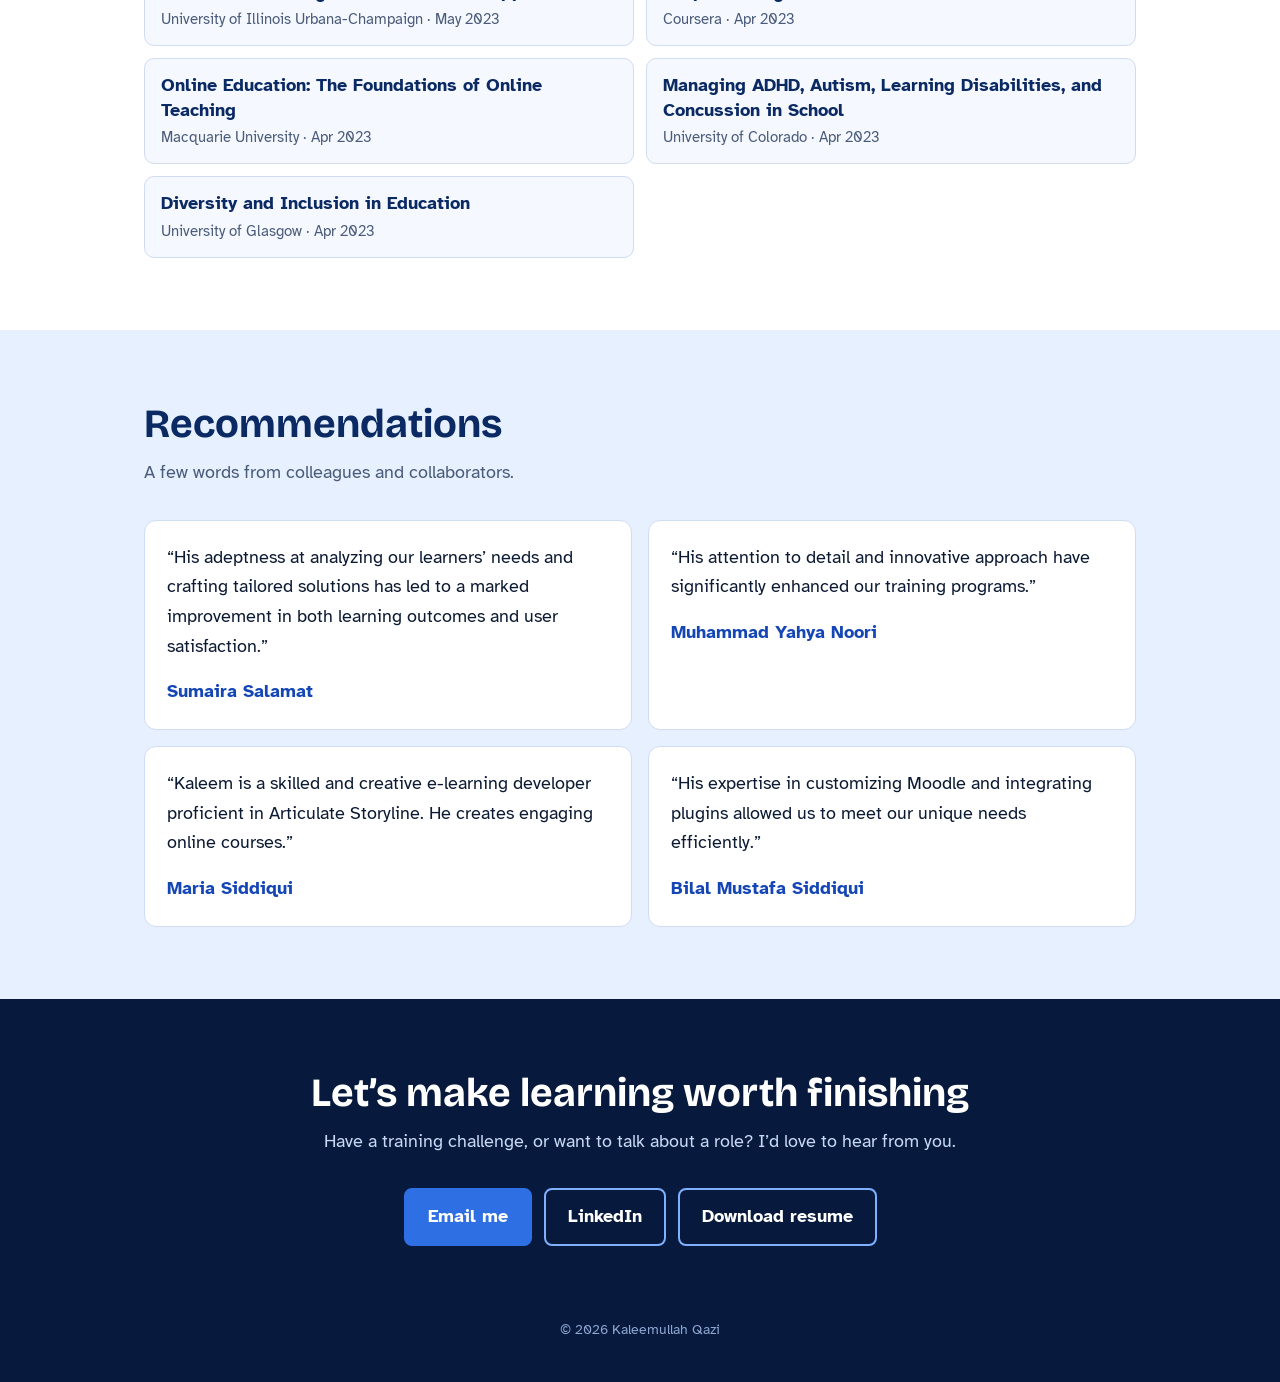
==== commit 190192af: "Add portfolio experience and recommendations Co-authored-by: Copilot App <223556219+Copilot@users.no" ====
--- a/index.html
+++ b/index.html
@@ -88,6 +88,32 @@
 .chips span{background:#fff;border:1px solid var(--line);color:var(--blue-900);padding:6px 14px;border-radius:99px;font-size:.95rem}
 h3.small{font-size:1.1rem;color:var(--blue-900);margin:22px 0 8px}
 
+/* experience, education and certifications */
+.resume{background:#fff}
+.resume-block{margin-top:42px}
+.resume-block h3{font-size:1.45rem;color:var(--blue-900);margin-bottom:20px}
+.timeline{list-style:none;padding:0 0 0 24px;margin:0;border-left:2px solid var(--line)}
+.timeline li{position:relative;padding:0 0 24px 20px}
+.timeline li:last-child{padding-bottom:0}
+.timeline li:before{content:"";position:absolute;left:-31px;top:7px;width:12px;height:12px;border-radius:50%;background:var(--blue-500);border:3px solid #fff;box-shadow:0 0 0 2px var(--blue-300)}
+.timeline h4{font:700 1.12rem/1.3 "Bricolage Grotesque","Atkinson Hyperlegible",sans-serif;color:var(--ink);margin:0 0 3px}
+.timeline .meta{margin:0 0 6px}
+.timeline p{margin:0;max-width:72ch}
+.credentials{display:grid;grid-template-columns:repeat(2,minmax(0,1fr));gap:12px;list-style:none;padding:0;margin:0}
+.credentials li{background:var(--paper);border:1px solid var(--line);border-radius:10px;padding:14px 16px}
+.credentials strong,.credentials span{display:block}
+.credentials strong{color:var(--blue-900);line-height:1.35}
+.credentials span{color:var(--muted);font-size:.92rem;margin-top:3px}
+
+/* recommendations */
+.testimonials{background:var(--blue-100)}
+.testimonial-grid{display:grid;grid-template-columns:repeat(2,minmax(0,1fr));gap:16px}
+.testimonial{background:#fff;border:1px solid var(--line);border-radius:12px;padding:22px}
+.testimonial blockquote{margin:0 0 16px;color:var(--ink)}
+.testimonial cite{font-style:normal;font-weight:700;color:var(--blue-900)}
+.testimonial cite a{text-decoration:none}
+.testimonial cite a:hover{text-decoration:underline}
+
 /* contact */
 .contact{background:var(--navy);color:#fff;text-align:center}
 .contact h2{color:#fff}
@@ -101,6 +127,7 @@
   .hero{padding:56px 0 64px}
   .photo{order:-1;width:min(70%,240px)}
   .nav{width:38px;height:38px}
+  .credentials,.testimonial-grid{grid-template-columns:1fr}
 }
 @media (prefers-reduced-motion:reduce){html{scroll-behavior:auto}.btn{transition:none}}
 </style>
@@ -117,6 +144,7 @@
       <p class="lead">Whatever the subject, I turn dense content into interactive, gamified learning, so training feels like a challenge worth taking and not one more task on the to-do list.</p>
       <div class="cta">
         <a class="btn solid" href="#work">View my work</a>
+        <a class="btn ghost" href="#experience">Experience &amp; credentials</a>
         <a class="btn ghost" href="Kaleemullah-Qazi-Resume.pdf" download>Download resume</a>
       </div>
     </div>
@@ -188,12 +216,107 @@
     <div>
       <h2>About me</h2>
       <p>I’m an instructional designer and end-to-end eLearning developer with a Bachelor’s degree in Psychology. That background helps me design for how people think, learn and stay motivated. I’ve built eLearning courses, videos and interactive games for students and professionals, always looking for ways to make training more effective, accessible and enjoyable.</p>
+      <h3 class="small">Learning technologies and design</h3>
+      <div class="chips"><span>LMS administration</span><span>Moodle</span><span>Compliance reporting</span><span>Instructional design</span><span>Accessibility</span><span>Curriculum development</span><span>Learning needs analysis</span><span>Assessment design</span></div>
       <h3 class="small">Authoring</h3>
-      <div class="chips"><span>Articulate Storyline</span><span>Articulate Rise</span></div>
+      <div class="chips"><span>Articulate Storyline</span><span>Articulate Rise</span><span>Adobe Captivate</span></div>
       <h3 class="small">Video and motion</h3>
-      <div class="chips"><span>Camtasia</span><span>Vyond</span><span>Adobe After Effects</span></div>
+      <div class="chips"><span>Camtasia</span><span>Vyond</span><span>Audacity</span><span>Adobe Premiere Pro</span><span>Adobe After Effects</span></div>
       <h3 class="small">Graphics</h3>
       <div class="chips"><span>Canva</span><span>Adobe Illustrator</span><span>Adobe Firefly</span></div>
+    </div>
+  </div>
+</section>
+
+<section class="resume" id="experience">
+  <div class="wrap">
+    <h2>Experience, education &amp; credentials</h2>
+    <p class="sub">A concise overview of my work in learning design, education, and professional development.</p>
+
+    <div class="resume-block">
+      <h3>Experience</h3>
+      <ol class="timeline">
+        <li>
+          <h4>LMS Officer – Flight Operations · Qatar Airways</h4>
+          <p class="meta">Doha, Qatar · Oct 2024–Present</p>
+          <p>Administer the LMS, monitor training compliance, and develop interactive eLearning for flight operations.</p>
+        </li>
+        <li>
+          <h4>Instructional Designer · Commix E-Learning</h4>
+          <p class="meta">Karachi, Pakistan · Part-time, remote · Jun 2023–Oct 2024</p>
+          <p>Designed e-learning modules, reviewed deliverables, incorporated client feedback, and managed project timelines.</p>
+        </li>
+        <li>
+          <h4>Digital Learning Content Designer · Dow University of Health Sciences</h4>
+          <p class="meta">Karachi, Pakistan · Mar 2023–Oct 2024</p>
+          <p>Created digital learning for medical students, conducted needs assessments, and supported the Moodle LMS.</p>
+        </li>
+        <li>
+          <h4>Instructional Designer Trainee · Unikrew Production</h4>
+          <p class="meta">Karachi, Pakistan · Oct 2022–May 2023</p>
+          <p>Developed eLearning modules and activities using Storyline 360, Vyond, Audacity, and Illustrator.</p>
+        </li>
+      </ol>
+    </div>
+
+    <div class="resume-block">
+      <h3>Education</h3>
+      <ol class="timeline">
+        <li>
+          <h4>Bachelor of Science in Psychology · Bahria University</h4>
+          <p class="meta">Karachi, Pakistan · Sep 2018–Aug 2022</p>
+        </li>
+        <li>
+          <h4>Higher Secondary School Certificate · Army Public School and College</h4>
+          <p class="meta">Sukkur, Pakistan · Aug 2015–May 2017</p>
+        </li>
+        <li>
+          <h4>Secondary School Certificate · Engro Model School</h4>
+          <p class="meta">Daharki, Pakistan · Aug 2013–May 2015</p>
+        </li>
+      </ol>
+    </div>
+
+    <div class="resume-block">
+      <h3>Licenses &amp; certifications</h3>
+      <ul class="credentials">
+        <li><strong>Learning &amp; Development Tools and Methods: Master Course</strong><span>Udemy · Mar 2026</span></li>
+        <li><strong>Learning and Development</strong><span>HRCI · Nov 2025</span></li>
+        <li><strong>Project Management for Instructional Designers</strong><span>Udemy · Oct 2025</span></li>
+        <li><strong>Instructional Design in Corporate Learning and Development</strong><span>Udemy · Oct 2025</span></li>
+        <li><strong>Organizational Learning and Development</strong><span>LinkedIn Learning · Jul 2024</span></li>
+        <li><strong>Training and Learning Online</strong><span>University of Leeds · May 2024</span></li>
+        <li><strong>Instructional Design Foundations and Applications</strong><span>University of Illinois Urbana-Champaign · May 2023</span></li>
+        <li><strong>Graphic Design in Adobe Illustrator</strong><span>Coursera · Apr 2023</span></li>
+        <li><strong>Online Education: The Foundations of Online Teaching</strong><span>Macquarie University · Apr 2023</span></li>
+        <li><strong>Managing ADHD, Autism, Learning Disabilities, and Concussion in School</strong><span>University of Colorado · Apr 2023</span></li>
+        <li><strong>Diversity and Inclusion in Education</strong><span>University of Glasgow · Apr 2023</span></li>
+      </ul>
+    </div>
+  </div>
+</section>
+
+<section class="testimonials" id="recommendations">
+  <div class="wrap">
+    <h2>Recommendations</h2>
+    <p class="sub">A few words from colleagues and collaborators.</p>
+    <div class="testimonial-grid">
+      <article class="testimonial">
+        <blockquote>“His adeptness at analyzing our learners’ needs and crafting tailored solutions has led to a marked improvement in both learning outcomes and user satisfaction.”</blockquote>
+        <cite><a href="https://www.linkedin.com/in/sumairasalamat/" target="_blank" rel="noopener">Sumaira Salamat</a></cite>
+      </article>
+      <article class="testimonial">
+        <blockquote>“His attention to detail and innovative approach have significantly enhanced our training programs.”</blockquote>
+        <cite><a href="https://www.linkedin.com/in/muhammad-yahya-noori/" target="_blank" rel="noopener">Muhammad Yahya Noori</a></cite>
+      </article>
+      <article class="testimonial">
+        <blockquote>“Kaleem is a skilled and creative e-learning developer proficient in Articulate Storyline. He creates engaging online courses.”</blockquote>
+        <cite><a href="https://www.linkedin.com/in/mariasiddiqui/" target="_blank" rel="noopener">Maria Siddiqui</a></cite>
+      </article>
+      <article class="testimonial">
+        <blockquote>“His expertise in customizing Moodle and integrating plugins allowed us to meet our unique needs efficiently.”</blockquote>
+        <cite><a href="https://www.linkedin.com/in/bilal-mustafa-siddiqui-7281a6160/" target="_blank" rel="noopener">Bilal Mustafa Siddiqui</a></cite>
+      </article>
     </div>
   </div>
 </section>
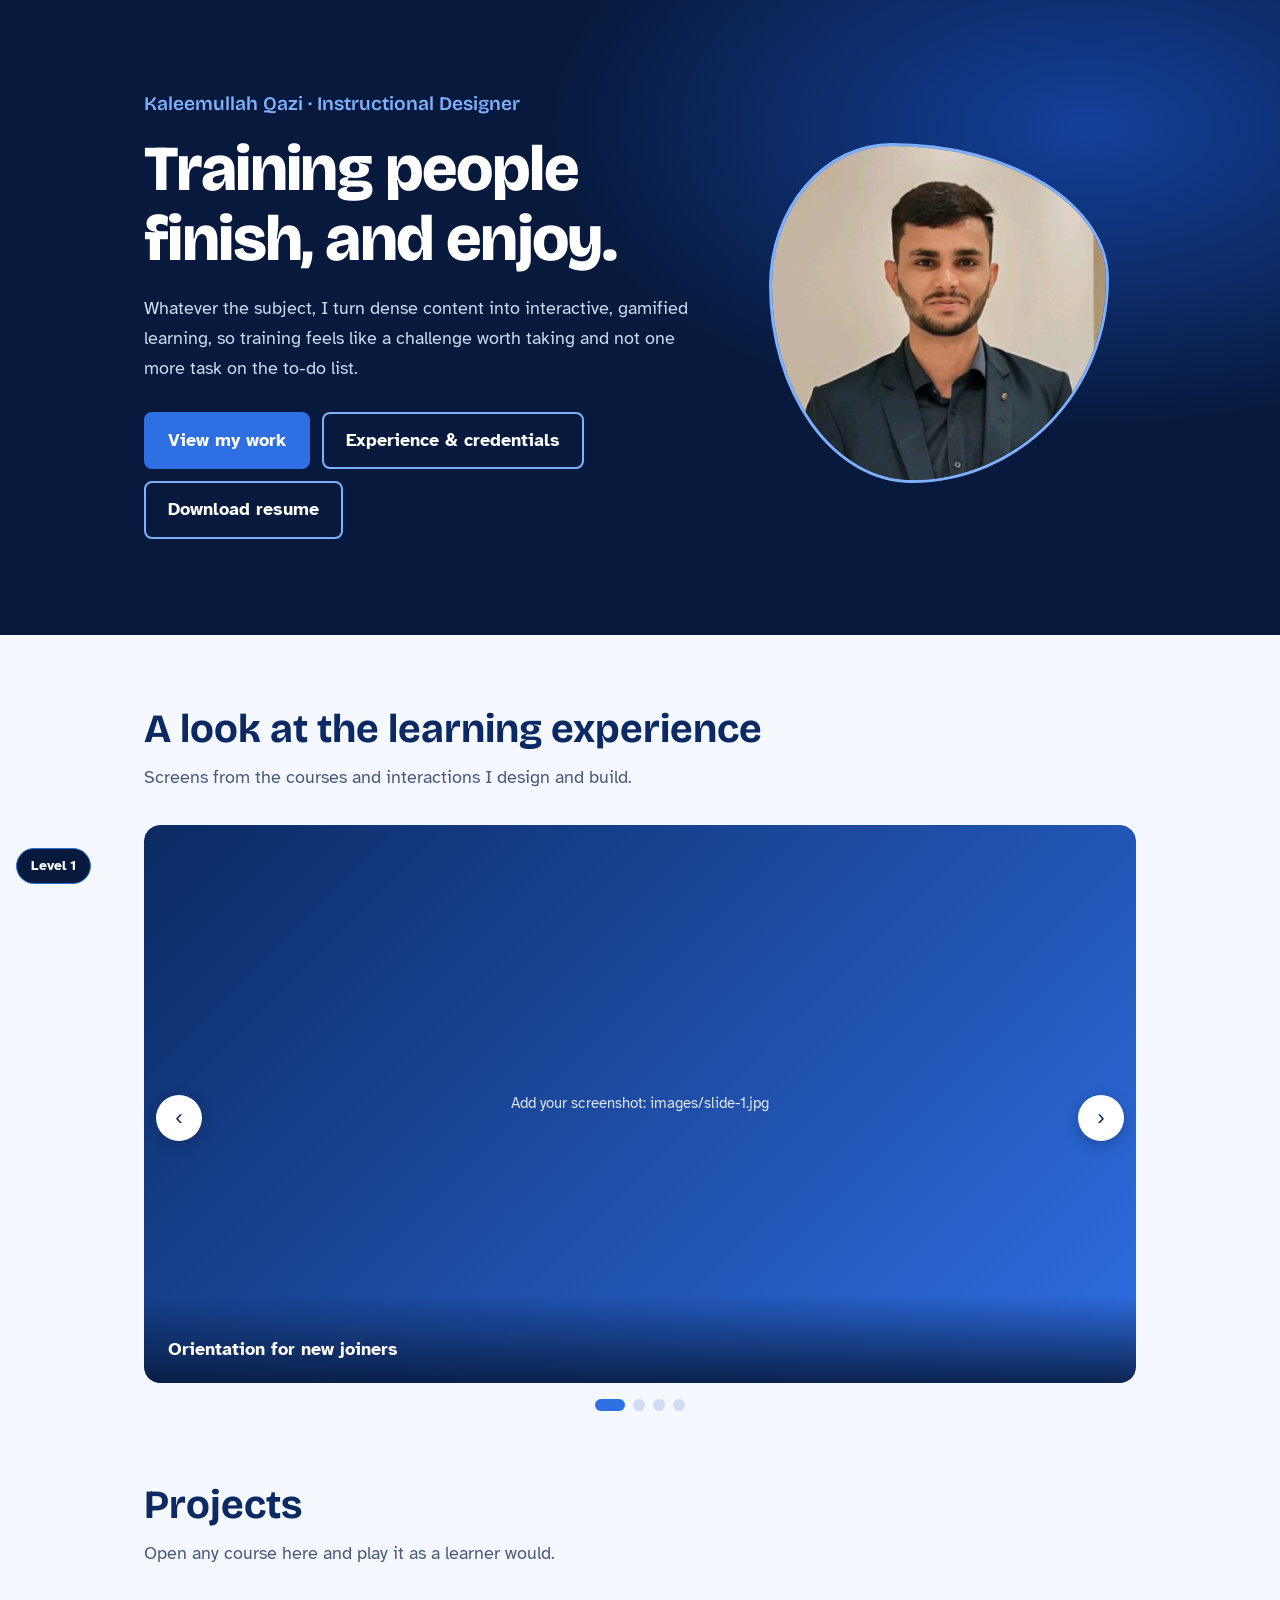
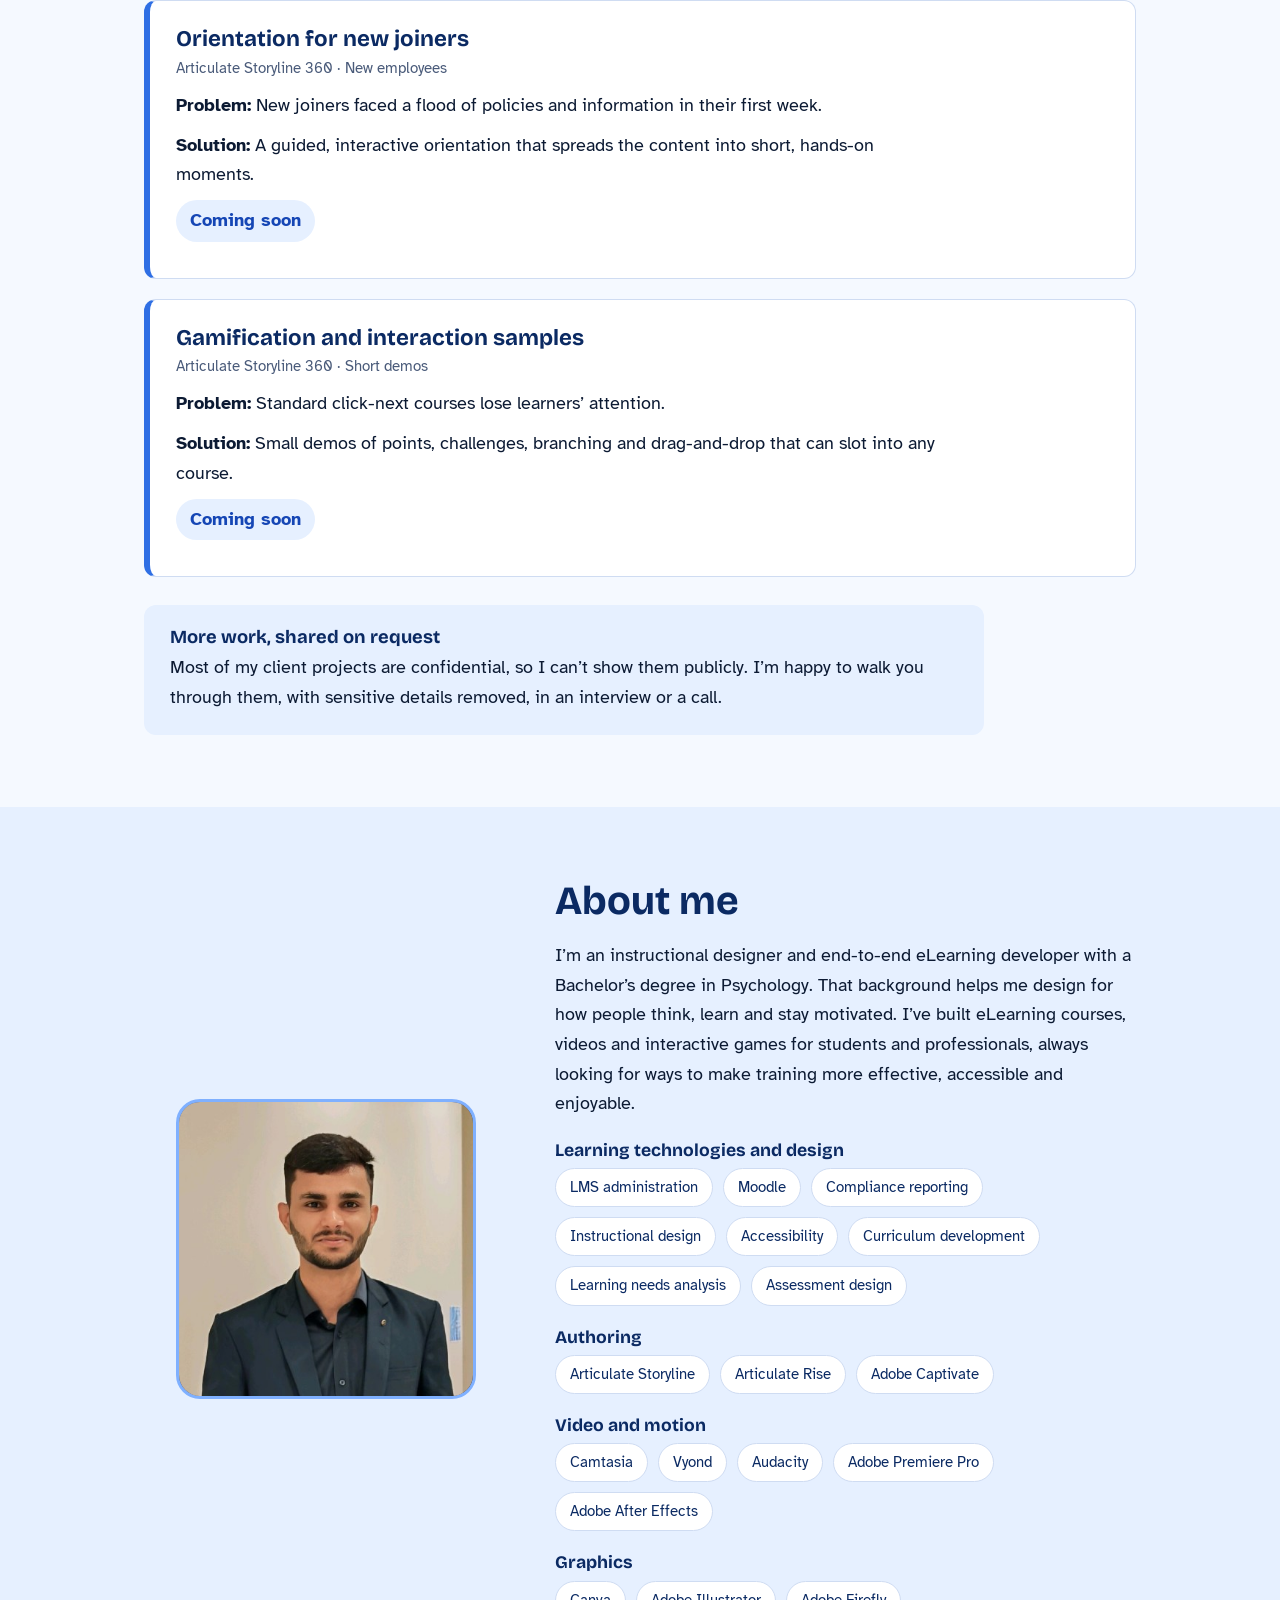
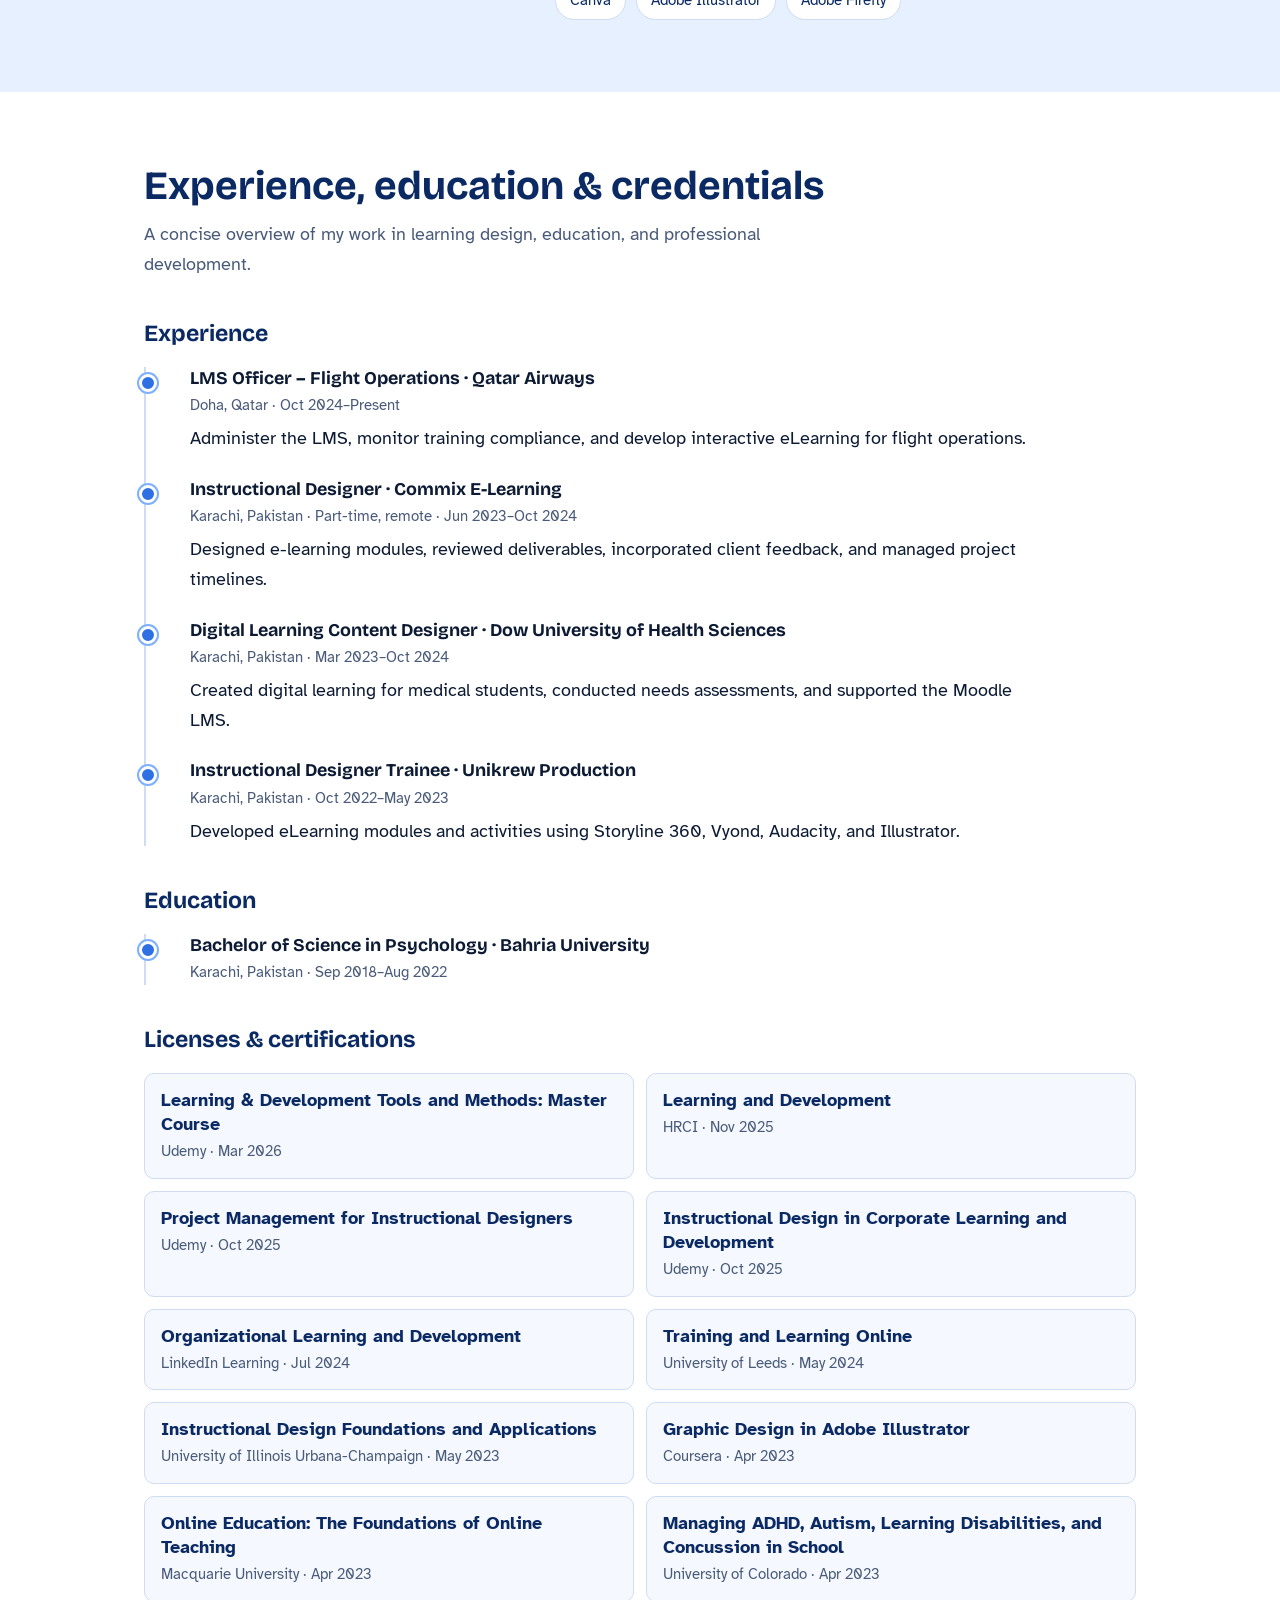
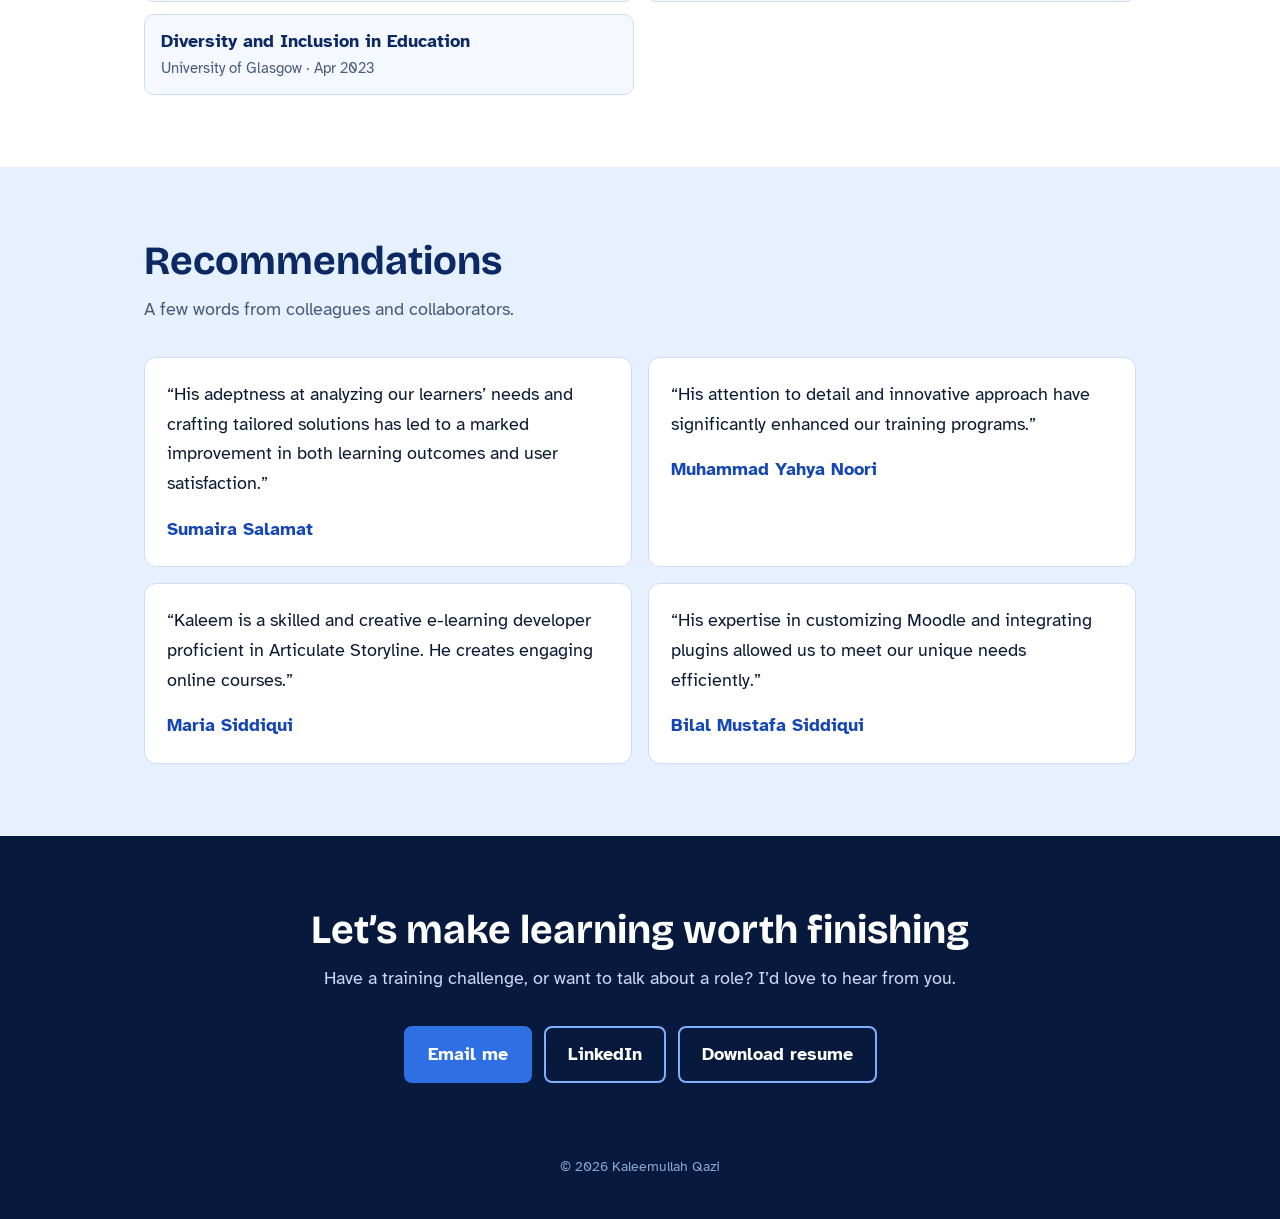
==== commit c4f06d6e: "Keep only bachelor's degree in education section Co-authored-by: Copilot App <223556219+Copilot@user" ====
--- a/index.html
+++ b/index.html
@@ -266,14 +266,6 @@
           <h4>Bachelor of Science in Psychology · Bahria University</h4>
           <p class="meta">Karachi, Pakistan · Sep 2018–Aug 2022</p>
         </li>
-        <li>
-          <h4>Higher Secondary School Certificate · Army Public School and College</h4>
-          <p class="meta">Sukkur, Pakistan · Aug 2015–May 2017</p>
-        </li>
-        <li>
-          <h4>Secondary School Certificate · Engro Model School</h4>
-          <p class="meta">Daharki, Pakistan · Aug 2013–May 2015</p>
-        </li>
       </ol>
     </div>
 
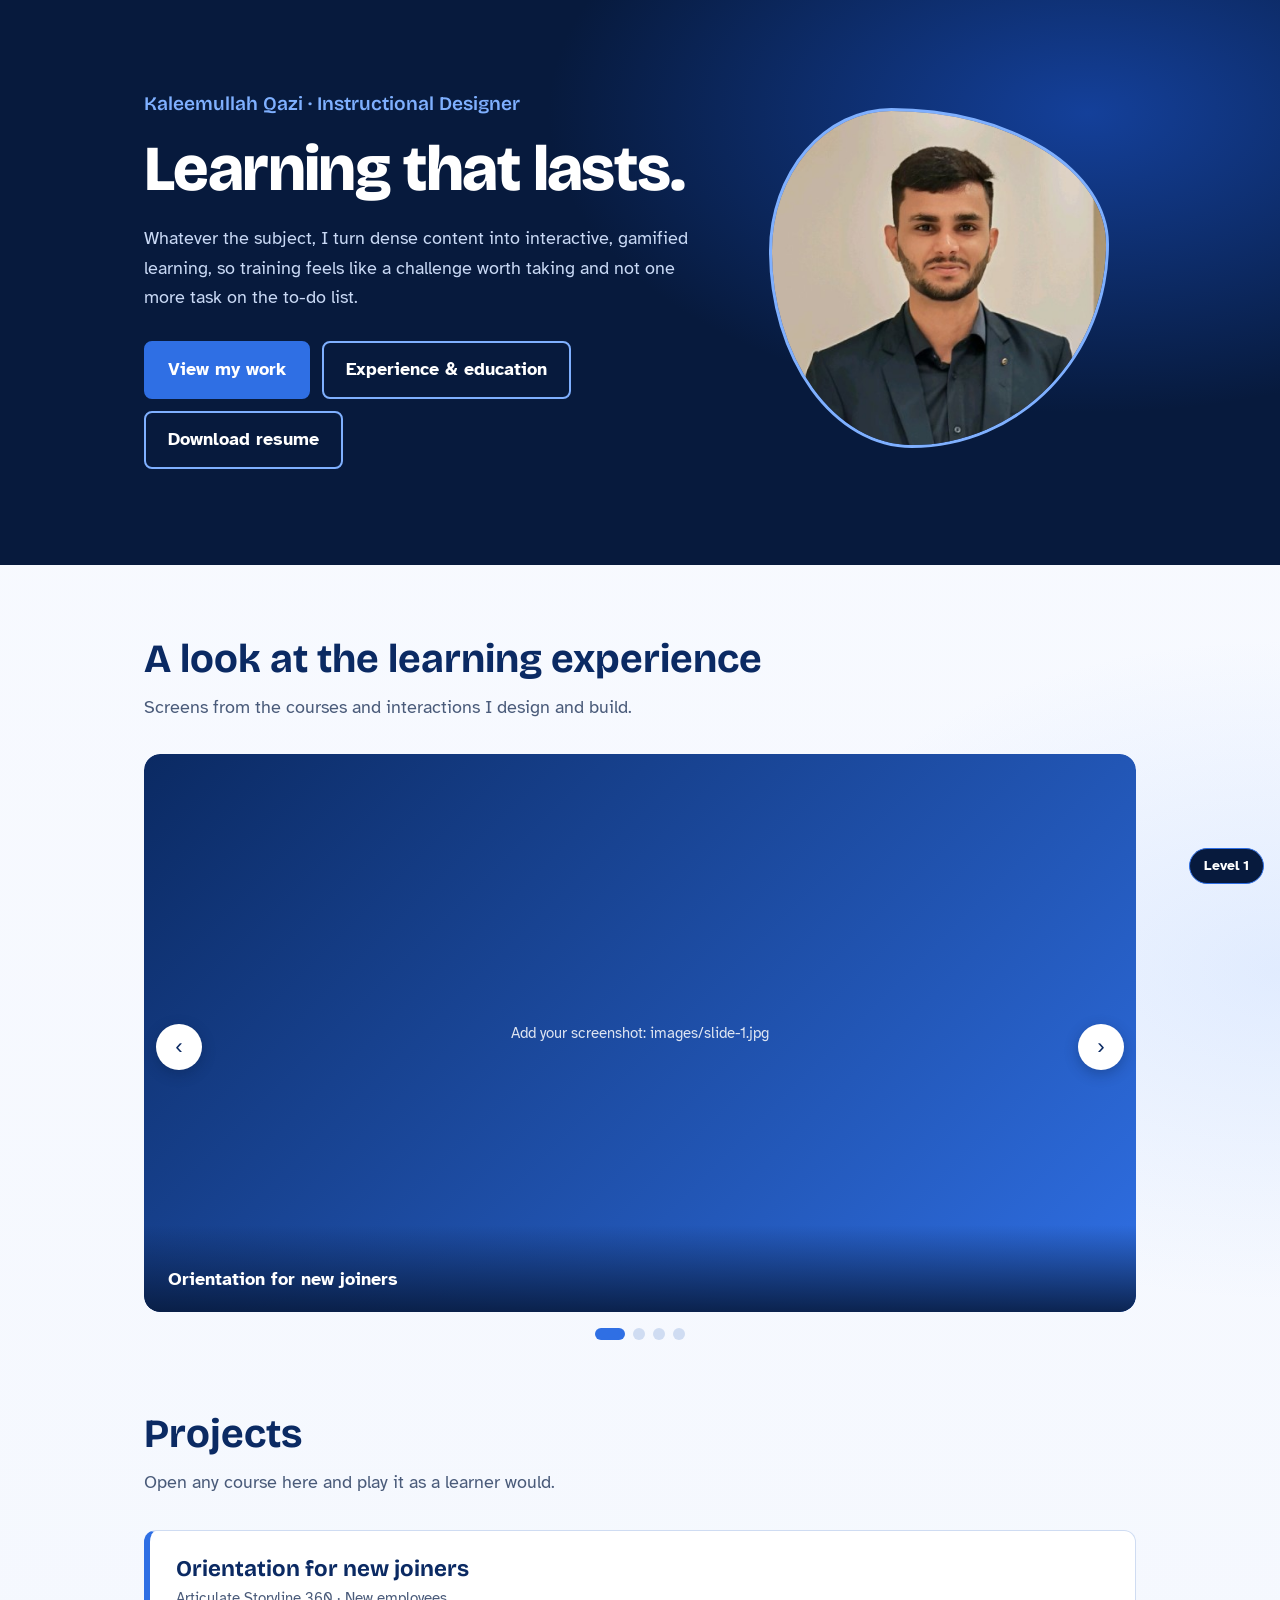
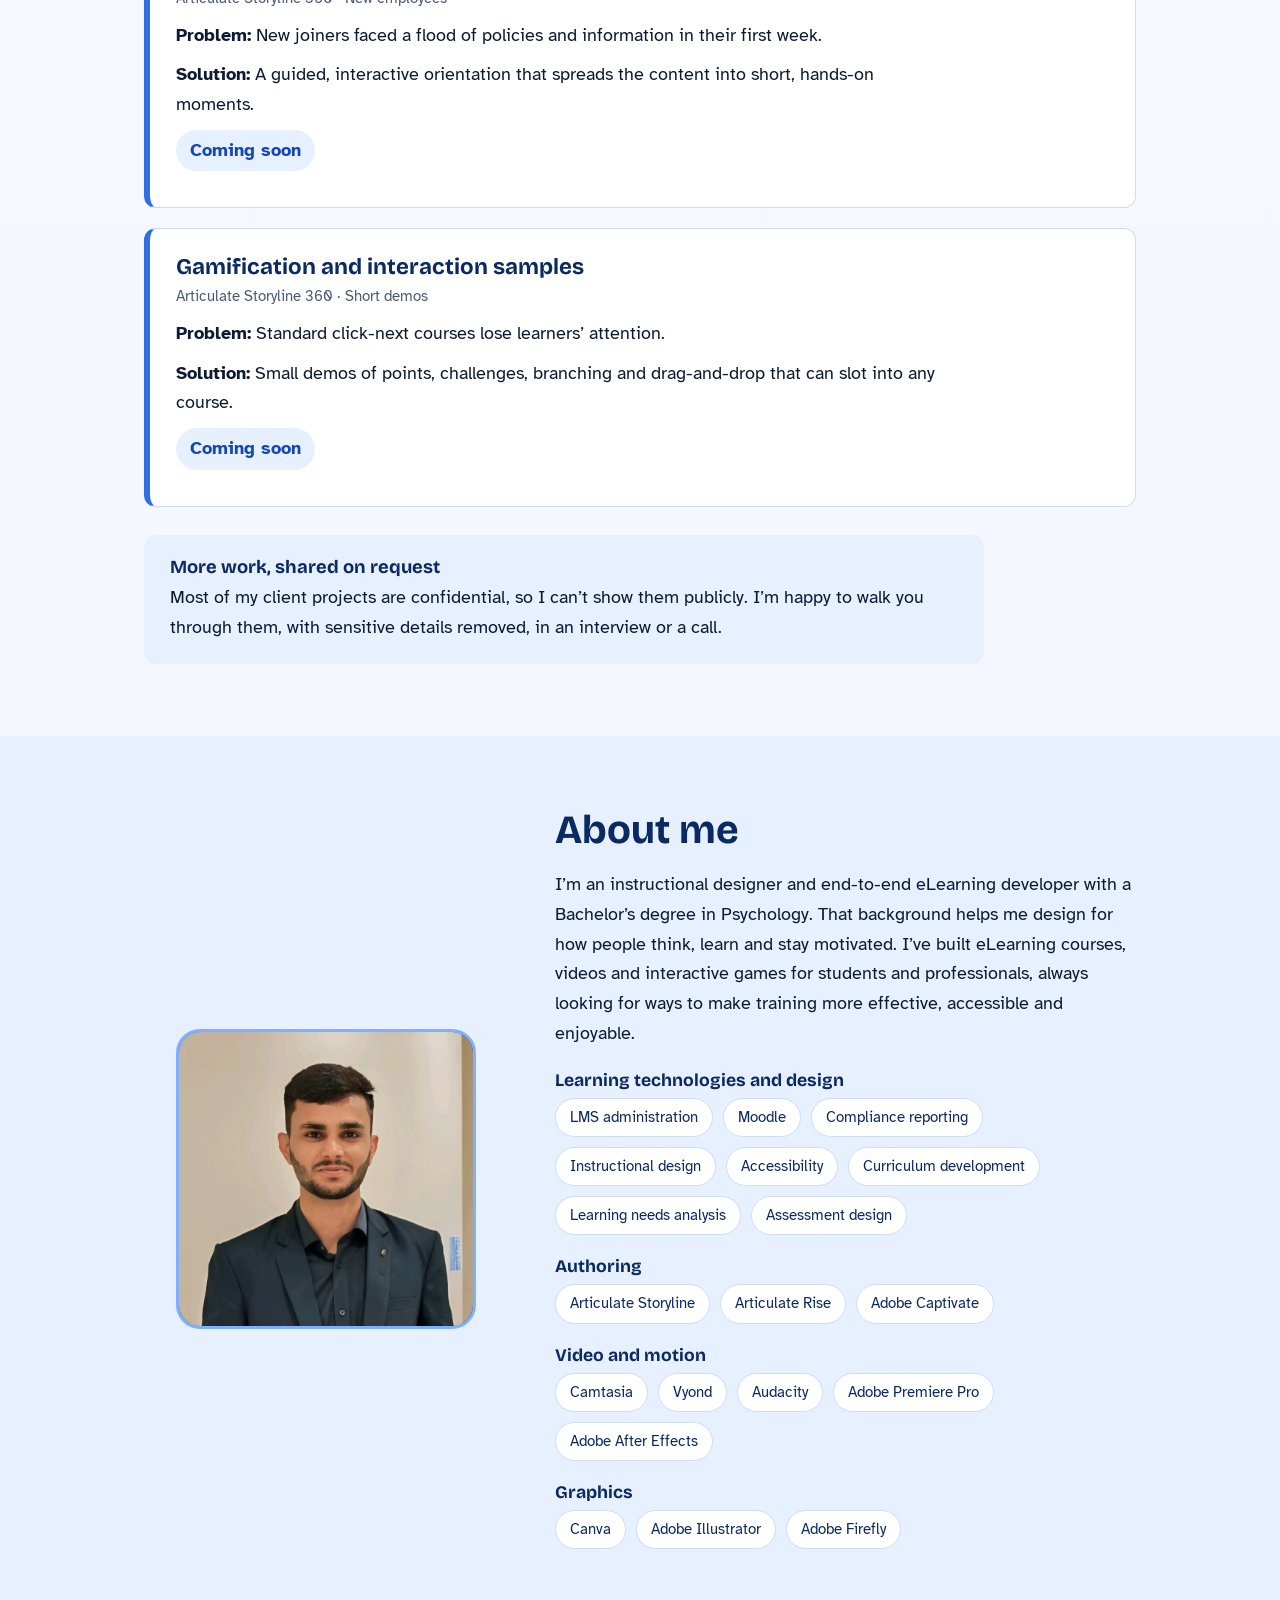
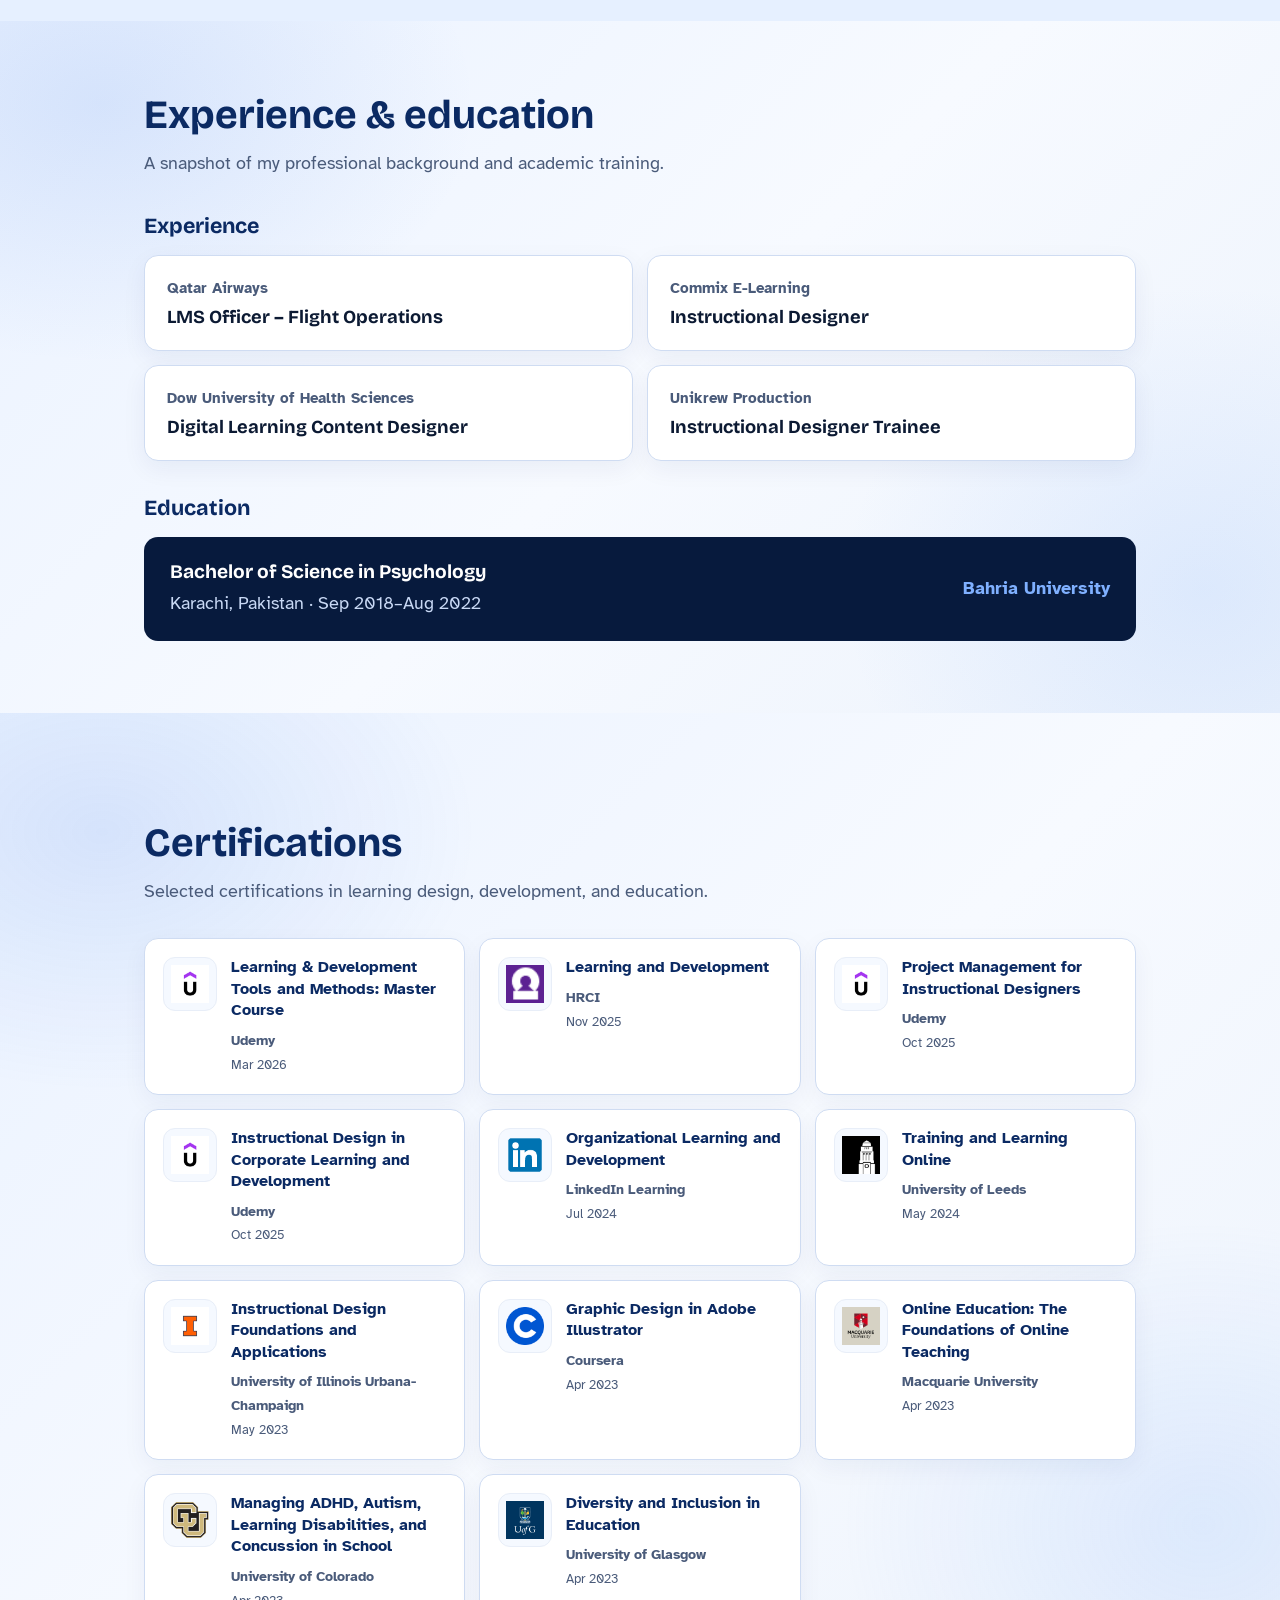
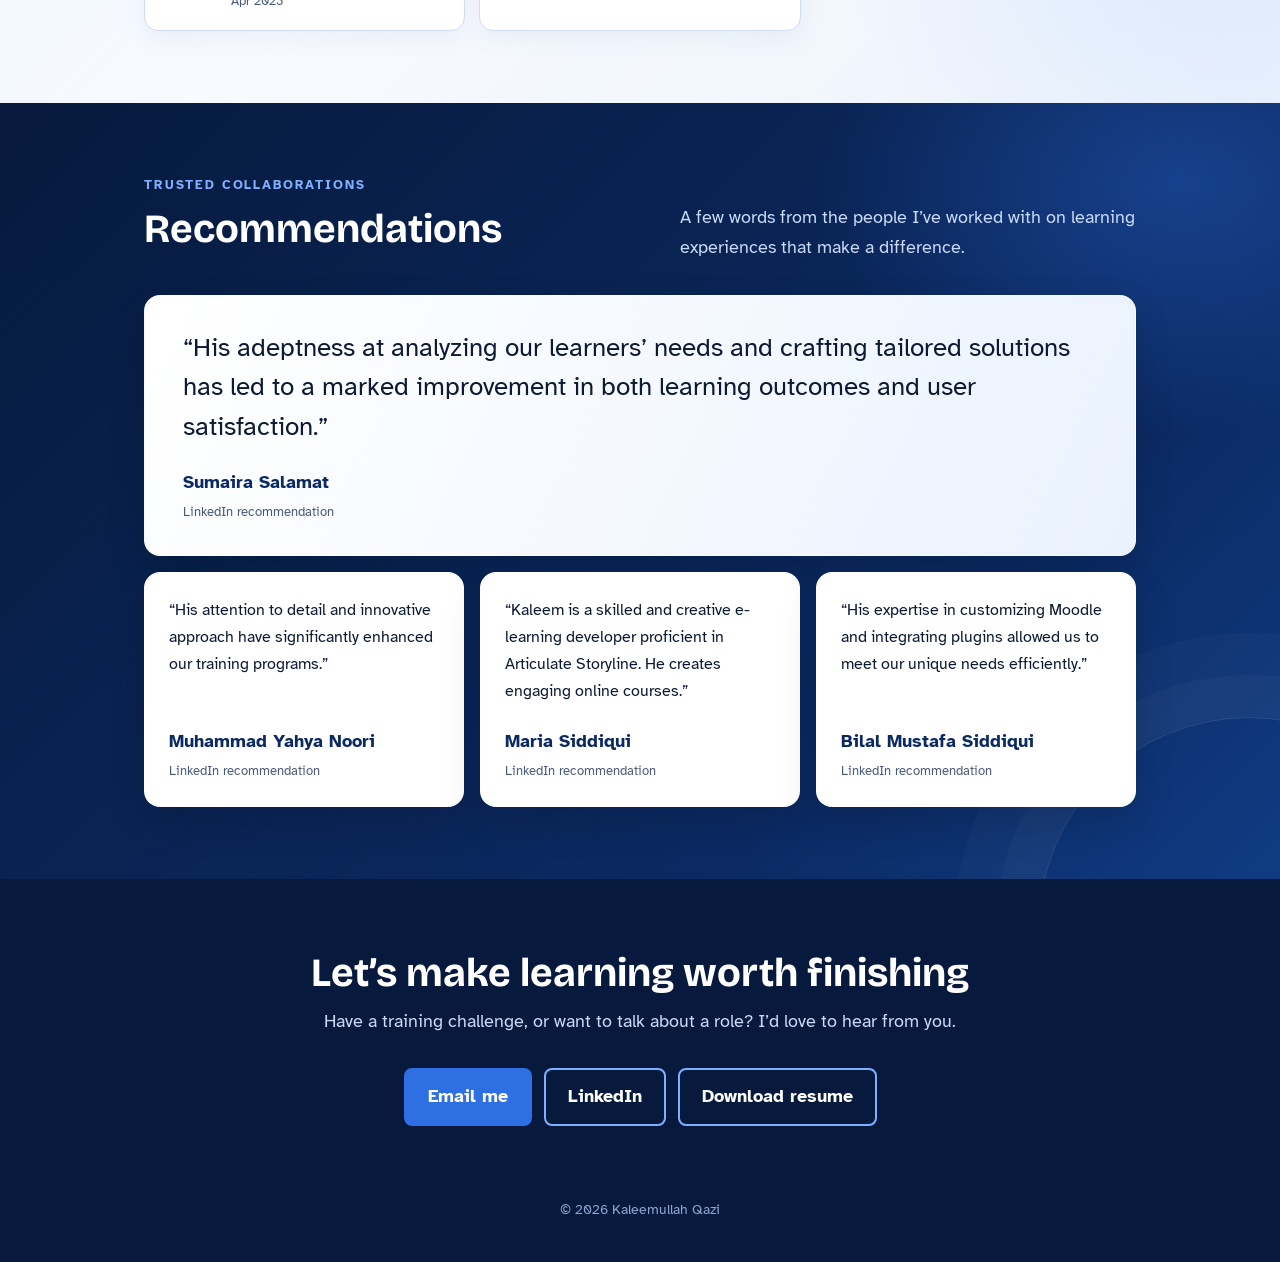
==== commit 71041caa: "Refresh portfolio sections and visual design Co-authored-by: Copilot App <223556219+Copilot@users.no" ====
--- a/index.html
+++ b/index.html
@@ -15,7 +15,7 @@
 }
 *{box-sizing:border-box}
 html{scroll-behavior:smooth}
-body{margin:0;background:var(--paper);color:var(--ink);font:18px/1.65 "Atkinson Hyperlegible",system-ui,sans-serif}
+body{margin:0;background:radial-gradient(720px 460px at 100% 16%,rgba(127,176,255,.18),transparent 72%),radial-gradient(640px 520px at 0% 58%,rgba(47,111,228,.08),transparent 70%),linear-gradient(180deg,#f8faff 0%,#edf3fc 100%);color:var(--ink);font:18px/1.65 "Atkinson Hyperlegible",system-ui,sans-serif}
 h1,h2,h3{font-family:"Bricolage Grotesque","Atkinson Hyperlegible",system-ui,sans-serif;line-height:1.1;margin:0}
 a{color:var(--blue-700)}
 a:focus-visible,button:focus-visible{outline:3px solid var(--blue-300);outline-offset:3px}
@@ -26,7 +26,7 @@
 
 /* progress bar and level badge */
 #xp{position:fixed;top:0;left:0;height:5px;width:0;background:linear-gradient(90deg,var(--blue-300),var(--blue-500));z-index:20}
-#lvl{position:fixed;left:16px;bottom:16px;z-index:20;background:var(--navy);color:#fff;font-size:.85rem;font-weight:700;padding:6px 14px;border-radius:99px;border:1px solid var(--blue-500)}
+#lvl{position:fixed;right:16px;bottom:16px;z-index:20;background:var(--navy);color:#fff;font-size:.85rem;font-weight:700;padding:6px 14px;border-radius:99px;border:1px solid var(--blue-500)}
 
 /* buttons */
 .btn{font:inherit;font-weight:700;padding:12px 22px;border-radius:8px;border:2px solid var(--blue-500);cursor:pointer;text-decoration:none;display:inline-block;transition:transform .15s}
@@ -89,30 +89,44 @@
 h3.small{font-size:1.1rem;color:var(--blue-900);margin:22px 0 8px}
 
 /* experience, education and certifications */
-.resume{background:#fff}
-.resume-block{margin-top:42px}
-.resume-block h3{font-size:1.45rem;color:var(--blue-900);margin-bottom:20px}
-.timeline{list-style:none;padding:0 0 0 24px;margin:0;border-left:2px solid var(--line)}
-.timeline li{position:relative;padding:0 0 24px 20px}
-.timeline li:last-child{padding-bottom:0}
-.timeline li:before{content:"";position:absolute;left:-31px;top:7px;width:12px;height:12px;border-radius:50%;background:var(--blue-500);border:3px solid #fff;box-shadow:0 0 0 2px var(--blue-300)}
-.timeline h4{font:700 1.12rem/1.3 "Bricolage Grotesque","Atkinson Hyperlegible",sans-serif;color:var(--ink);margin:0 0 3px}
-.timeline .meta{margin:0 0 6px}
-.timeline p{margin:0;max-width:72ch}
-.credentials{display:grid;grid-template-columns:repeat(2,minmax(0,1fr));gap:12px;list-style:none;padding:0;margin:0}
-.credentials li{background:var(--paper);border:1px solid var(--line);border-radius:10px;padding:14px 16px}
-.credentials strong,.credentials span{display:block}
-.credentials strong{color:var(--blue-900);line-height:1.35}
-.credentials span{color:var(--muted);font-size:.92rem;margin-top:3px}
+.resume{background:radial-gradient(520px 360px at 8% 12%,rgba(47,111,228,.12),transparent 72%),radial-gradient(500px 420px at 94% 82%,rgba(127,176,255,.17),transparent 72%),linear-gradient(135deg,#eaf2ff 0%,#f7faff 52%,#edf3fc 100%)}
+.resume-block{margin-top:36px}
+.resume-block h3{font-size:1.35rem;color:var(--blue-900);margin-bottom:16px}
+.experience-grid{display:grid;grid-template-columns:repeat(2,minmax(0,1fr));gap:14px}
+.experience-card{background:#fff;border:1px solid var(--line);border-radius:14px;padding:20px 22px;box-shadow:0 8px 24px rgba(11,42,99,.06)}
+.experience-card p{color:var(--muted);font-size:.92rem;font-weight:700;margin:0 0 5px}
+.experience-card h4{font:700 1.15rem/1.35 "Bricolage Grotesque","Atkinson Hyperlegible",sans-serif;color:var(--ink);margin:0}
+.education-card{display:flex;align-items:center;justify-content:space-between;gap:24px;background:var(--navy);color:#fff;border-radius:14px;padding:22px 26px}
+.education-card h4{font:700 1.2rem/1.35 "Bricolage Grotesque","Atkinson Hyperlegible",sans-serif;margin:0 0 4px}
+.education-card p{margin:0;color:#c9d9f5}
+.education-card .school{color:var(--blue-300);font-weight:700}
+.credentials{display:grid;grid-template-columns:repeat(3,minmax(0,1fr));gap:14px;list-style:none;padding:0;margin:0}
+.credential-card{display:flex;align-items:flex-start;gap:14px;min-height:144px;background:#fff;border:1px solid var(--line);border-radius:14px;padding:18px;box-shadow:0 8px 24px rgba(11,42,99,.05);transition:transform .18s ease,box-shadow .18s ease}
+.credential-card:hover{transform:translateY(-3px);box-shadow:0 14px 30px rgba(11,42,99,.11)}
+.credential-logo{width:54px;height:54px;flex:0 0 54px;display:grid;place-items:center;background:var(--paper);border:1px solid #e8eef8;border-radius:12px;padding:7px}
+.credential-logo img{display:block;width:100%;height:100%;object-fit:contain}
+.credential-copy{min-width:0}
+.credential-copy strong,.credential-copy span{display:block}
+.credential-copy strong{color:var(--blue-900);font-size:1rem;line-height:1.35}
+.credential-copy .issuer{color:var(--muted);font-size:.9rem;font-weight:700;margin:7px 0 1px}
+.credential-copy .date{color:var(--muted);font-size:.84rem}
 
 /* recommendations */
-.testimonials{background:var(--blue-100)}
-.testimonial-grid{display:grid;grid-template-columns:repeat(2,minmax(0,1fr));gap:16px}
-.testimonial{background:#fff;border:1px solid var(--line);border-radius:12px;padding:22px}
-.testimonial blockquote{margin:0 0 16px;color:var(--ink)}
-.testimonial cite{font-style:normal;font-weight:700;color:var(--blue-900)}
-.testimonial cite a{text-decoration:none}
+.testimonials{position:relative;overflow:hidden;background:radial-gradient(520px 360px at 92% 10%,rgba(47,111,228,.35),transparent 70%),linear-gradient(135deg,#071a3d,#0b2a63 72%,#103b83);color:#fff}
+.testimonials:after{content:"";position:absolute;width:420px;height:420px;right:-180px;bottom:-260px;border:1px solid rgba(255,255,255,.12);border-radius:50%;box-shadow:0 0 0 42px rgba(255,255,255,.025),0 0 0 84px rgba(255,255,255,.02)}
+.testimonial-heading{display:flex;align-items:flex-end;justify-content:space-between;gap:36px;margin-bottom:32px}
+.testimonial-heading .eyebrow{color:var(--blue-300);font-size:.82rem;font-weight:700;letter-spacing:.14em;text-transform:uppercase;margin:0 0 10px}
+.testimonials h2{color:#fff}
+.testimonials .sub{max-width:38ch;color:#c9d9f5;margin:0}
+.testimonial-grid{position:relative;z-index:1;display:grid;grid-template-columns:repeat(3,minmax(0,1fr));gap:16px}
+.testimonial{position:relative;display:flex;flex-direction:column;background:#fff;color:var(--ink);border:1px solid rgba(255,255,255,.45);border-radius:16px;padding:24px;box-shadow:0 16px 38px rgba(0,0,0,.14)}
+.testimonial.featured{grid-column:1/-1;min-height:220px;justify-content:center;padding:32px 38px;background:linear-gradient(115deg,#fff,#eaf2ff)}
+.testimonial blockquote{margin:0 0 22px;color:var(--ink);font-size:1.02rem;line-height:1.65}
+.testimonial.featured blockquote{max-width:76ch;font-size:clamp(1.2rem,2.1vw,1.65rem);line-height:1.5}
+.testimonial cite{display:block;margin-top:auto;font-style:normal;font-weight:700;color:var(--blue-900)}
+.testimonial cite a{text-decoration:none;color:inherit}
 .testimonial cite a:hover{text-decoration:underline}
+.testimonial .source{display:block;margin-top:3px;color:var(--muted);font-size:.84rem;font-weight:400}
 
 /* contact */
 .contact{background:var(--navy);color:#fff;text-align:center}
@@ -127,7 +141,15 @@
   .hero{padding:56px 0 64px}
   .photo{order:-1;width:min(70%,240px)}
   .nav{width:38px;height:38px}
-  .credentials,.testimonial-grid{grid-template-columns:1fr}
+  .credentials{grid-template-columns:repeat(2,minmax(0,1fr))}
+  .testimonial-heading{align-items:flex-start;flex-direction:column;gap:12px}
+  .testimonial-grid{grid-template-columns:repeat(2,minmax(0,1fr))}
+  .testimonial.featured{grid-column:1/-1}
+  .education-card{align-items:flex-start;flex-direction:column;gap:4px}
+}
+@media (max-width:520px){
+  .experience-grid,.credentials,.testimonial-grid{grid-template-columns:1fr}
+  .testimonial.featured{padding:24px}
 }
 @media (prefers-reduced-motion:reduce){html{scroll-behavior:auto}.btn{transition:none}}
 </style>
@@ -140,11 +162,11 @@
   <div class="wrap">
     <div>
       <p class="name">Kaleemullah Qazi · Instructional Designer</p>
-      <h1>Training people finish, and enjoy.</h1>
+      <h1>Learning that lasts.</h1>
       <p class="lead">Whatever the subject, I turn dense content into interactive, gamified learning, so training feels like a challenge worth taking and not one more task on the to-do list.</p>
       <div class="cta">
         <a class="btn solid" href="#work">View my work</a>
-        <a class="btn ghost" href="#experience">Experience &amp; credentials</a>
+        <a class="btn ghost" href="#experience">Experience &amp; education</a>
         <a class="btn ghost" href="Kaleemullah-Qazi-Resume.pdf" download>Download resume</a>
       </div>
     </div>
@@ -230,59 +252,46 @@
 
 <section class="resume" id="experience">
   <div class="wrap">
-    <h2>Experience, education &amp; credentials</h2>
-    <p class="sub">A concise overview of my work in learning design, education, and professional development.</p>
+    <h2>Experience &amp; education</h2>
+    <p class="sub">A snapshot of my professional background and academic training.</p>
 
     <div class="resume-block">
       <h3>Experience</h3>
-      <ol class="timeline">
-        <li>
-          <h4>LMS Officer – Flight Operations · Qatar Airways</h4>
-          <p class="meta">Doha, Qatar · Oct 2024–Present</p>
-          <p>Administer the LMS, monitor training compliance, and develop interactive eLearning for flight operations.</p>
-        </li>
-        <li>
-          <h4>Instructional Designer · Commix E-Learning</h4>
-          <p class="meta">Karachi, Pakistan · Part-time, remote · Jun 2023–Oct 2024</p>
-          <p>Designed e-learning modules, reviewed deliverables, incorporated client feedback, and managed project timelines.</p>
-        </li>
-        <li>
-          <h4>Digital Learning Content Designer · Dow University of Health Sciences</h4>
-          <p class="meta">Karachi, Pakistan · Mar 2023–Oct 2024</p>
-          <p>Created digital learning for medical students, conducted needs assessments, and supported the Moodle LMS.</p>
-        </li>
-        <li>
-          <h4>Instructional Designer Trainee · Unikrew Production</h4>
-          <p class="meta">Karachi, Pakistan · Oct 2022–May 2023</p>
-          <p>Developed eLearning modules and activities using Storyline 360, Vyond, Audacity, and Illustrator.</p>
-        </li>
-      </ol>
+      <div class="experience-grid">
+        <article class="experience-card"><p>Qatar Airways</p><h4>LMS Officer – Flight Operations</h4></article>
+        <article class="experience-card"><p>Commix E-Learning</p><h4>Instructional Designer</h4></article>
+        <article class="experience-card"><p>Dow University of Health Sciences</p><h4>Digital Learning Content Designer</h4></article>
+        <article class="experience-card"><p>Unikrew Production</p><h4>Instructional Designer Trainee</h4></article>
+      </div>
     </div>
 
     <div class="resume-block">
       <h3>Education</h3>
-      <ol class="timeline">
-        <li>
-          <h4>Bachelor of Science in Psychology · Bahria University</h4>
-          <p class="meta">Karachi, Pakistan · Sep 2018–Aug 2022</p>
-        </li>
-      </ol>
-    </div>
-
+      <article class="education-card">
+        <div><h4>Bachelor of Science in Psychology</h4><p>Karachi, Pakistan · Sep 2018–Aug 2022</p></div>
+        <p class="school">Bahria University</p>
+      </article>
+    </div>
+  </div>
+</section>
+
+<section class="resume" id="certifications">
+  <div class="wrap">
     <div class="resume-block">
-      <h3>Licenses &amp; certifications</h3>
+      <h2>Certifications</h2>
+      <p class="sub">Selected certifications in learning design, development, and education.</p>
       <ul class="credentials">
-        <li><strong>Learning &amp; Development Tools and Methods: Master Course</strong><span>Udemy · Mar 2026</span></li>
-        <li><strong>Learning and Development</strong><span>HRCI · Nov 2025</span></li>
-        <li><strong>Project Management for Instructional Designers</strong><span>Udemy · Oct 2025</span></li>
-        <li><strong>Instructional Design in Corporate Learning and Development</strong><span>Udemy · Oct 2025</span></li>
-        <li><strong>Organizational Learning and Development</strong><span>LinkedIn Learning · Jul 2024</span></li>
-        <li><strong>Training and Learning Online</strong><span>University of Leeds · May 2024</span></li>
-        <li><strong>Instructional Design Foundations and Applications</strong><span>University of Illinois Urbana-Champaign · May 2023</span></li>
-        <li><strong>Graphic Design in Adobe Illustrator</strong><span>Coursera · Apr 2023</span></li>
-        <li><strong>Online Education: The Foundations of Online Teaching</strong><span>Macquarie University · Apr 2023</span></li>
-        <li><strong>Managing ADHD, Autism, Learning Disabilities, and Concussion in School</strong><span>University of Colorado · Apr 2023</span></li>
-        <li><strong>Diversity and Inclusion in Education</strong><span>University of Glasgow · Apr 2023</span></li>
+        <li class="credential-card"><div class="credential-logo"><img src="images/cert-udemy.png" alt="Udemy logo" loading="lazy"></div><div class="credential-copy"><strong>Learning &amp; Development Tools and Methods: Master Course</strong><span class="issuer">Udemy</span><span class="date">Mar 2026</span></div></li>
+        <li class="credential-card"><div class="credential-logo"><img src="images/cert-hrci.png" alt="HRCI logo" loading="lazy"></div><div class="credential-copy"><strong>Learning and Development</strong><span class="issuer">HRCI</span><span class="date">Nov 2025</span></div></li>
+        <li class="credential-card"><div class="credential-logo"><img src="images/cert-udemy.png" alt="Udemy logo" loading="lazy"></div><div class="credential-copy"><strong>Project Management for Instructional Designers</strong><span class="issuer">Udemy</span><span class="date">Oct 2025</span></div></li>
+        <li class="credential-card"><div class="credential-logo"><img src="images/cert-udemy.png" alt="Udemy logo" loading="lazy"></div><div class="credential-copy"><strong>Instructional Design in Corporate Learning and Development</strong><span class="issuer">Udemy</span><span class="date">Oct 2025</span></div></li>
+        <li class="credential-card"><div class="credential-logo"><img src="images/cert-linkedin.png" alt="LinkedIn Learning logo" loading="lazy"></div><div class="credential-copy"><strong>Organizational Learning and Development</strong><span class="issuer">LinkedIn Learning</span><span class="date">Jul 2024</span></div></li>
+        <li class="credential-card"><div class="credential-logo"><img src="images/cert-leeds.png" alt="University of Leeds logo" loading="lazy"></div><div class="credential-copy"><strong>Training and Learning Online</strong><span class="issuer">University of Leeds</span><span class="date">May 2024</span></div></li>
+        <li class="credential-card"><div class="credential-logo"><img src="images/cert-illinois.png" alt="University of Illinois logo" loading="lazy"></div><div class="credential-copy"><strong>Instructional Design Foundations and Applications</strong><span class="issuer">University of Illinois Urbana-Champaign</span><span class="date">May 2023</span></div></li>
+        <li class="credential-card"><div class="credential-logo"><img src="images/cert-coursera.png" alt="Coursera logo" loading="lazy"></div><div class="credential-copy"><strong>Graphic Design in Adobe Illustrator</strong><span class="issuer">Coursera</span><span class="date">Apr 2023</span></div></li>
+        <li class="credential-card"><div class="credential-logo"><img src="images/cert-macquarie.png" alt="Macquarie University logo" loading="lazy"></div><div class="credential-copy"><strong>Online Education: The Foundations of Online Teaching</strong><span class="issuer">Macquarie University</span><span class="date">Apr 2023</span></div></li>
+        <li class="credential-card"><div class="credential-logo"><img src="images/cert-colorado.png" alt="University of Colorado logo" loading="lazy"></div><div class="credential-copy"><strong>Managing ADHD, Autism, Learning Disabilities, and Concussion in School</strong><span class="issuer">University of Colorado</span><span class="date">Apr 2023</span></div></li>
+        <li class="credential-card"><div class="credential-logo"><img src="images/cert-glasgow.png" alt="University of Glasgow logo" loading="lazy"></div><div class="credential-copy"><strong>Diversity and Inclusion in Education</strong><span class="issuer">University of Glasgow</span><span class="date">Apr 2023</span></div></li>
       </ul>
     </div>
   </div>
@@ -290,24 +299,26 @@
 
 <section class="testimonials" id="recommendations">
   <div class="wrap">
-    <h2>Recommendations</h2>
-    <p class="sub">A few words from colleagues and collaborators.</p>
+    <div class="testimonial-heading">
+      <div><p class="eyebrow">Trusted collaborations</p><h2>Recommendations</h2></div>
+      <p class="sub">A few words from the people I’ve worked with on learning experiences that make a difference.</p>
+    </div>
     <div class="testimonial-grid">
-      <article class="testimonial">
+      <article class="testimonial featured">
         <blockquote>“His adeptness at analyzing our learners’ needs and crafting tailored solutions has led to a marked improvement in both learning outcomes and user satisfaction.”</blockquote>
-        <cite><a href="https://www.linkedin.com/in/sumairasalamat/" target="_blank" rel="noopener">Sumaira Salamat</a></cite>
+        <cite><a href="https://www.linkedin.com/in/sumairasalamat/" target="_blank" rel="noopener">Sumaira Salamat</a><span class="source">LinkedIn recommendation</span></cite>
       </article>
       <article class="testimonial">
         <blockquote>“His attention to detail and innovative approach have significantly enhanced our training programs.”</blockquote>
-        <cite><a href="https://www.linkedin.com/in/muhammad-yahya-noori/" target="_blank" rel="noopener">Muhammad Yahya Noori</a></cite>
+        <cite><a href="https://www.linkedin.com/in/muhammad-yahya-noori/" target="_blank" rel="noopener">Muhammad Yahya Noori</a><span class="source">LinkedIn recommendation</span></cite>
       </article>
       <article class="testimonial">
         <blockquote>“Kaleem is a skilled and creative e-learning developer proficient in Articulate Storyline. He creates engaging online courses.”</blockquote>
-        <cite><a href="https://www.linkedin.com/in/mariasiddiqui/" target="_blank" rel="noopener">Maria Siddiqui</a></cite>
+        <cite><a href="https://www.linkedin.com/in/mariasiddiqui/" target="_blank" rel="noopener">Maria Siddiqui</a><span class="source">LinkedIn recommendation</span></cite>
       </article>
       <article class="testimonial">
         <blockquote>“His expertise in customizing Moodle and integrating plugins allowed us to meet our unique needs efficiently.”</blockquote>
-        <cite><a href="https://www.linkedin.com/in/bilal-mustafa-siddiqui-7281a6160/" target="_blank" rel="noopener">Bilal Mustafa Siddiqui</a></cite>
+        <cite><a href="https://www.linkedin.com/in/bilal-mustafa-siddiqui-7281a6160/" target="_blank" rel="noopener">Bilal Mustafa Siddiqui</a><span class="source">LinkedIn recommendation</span></cite>
       </article>
     </div>
   </div>
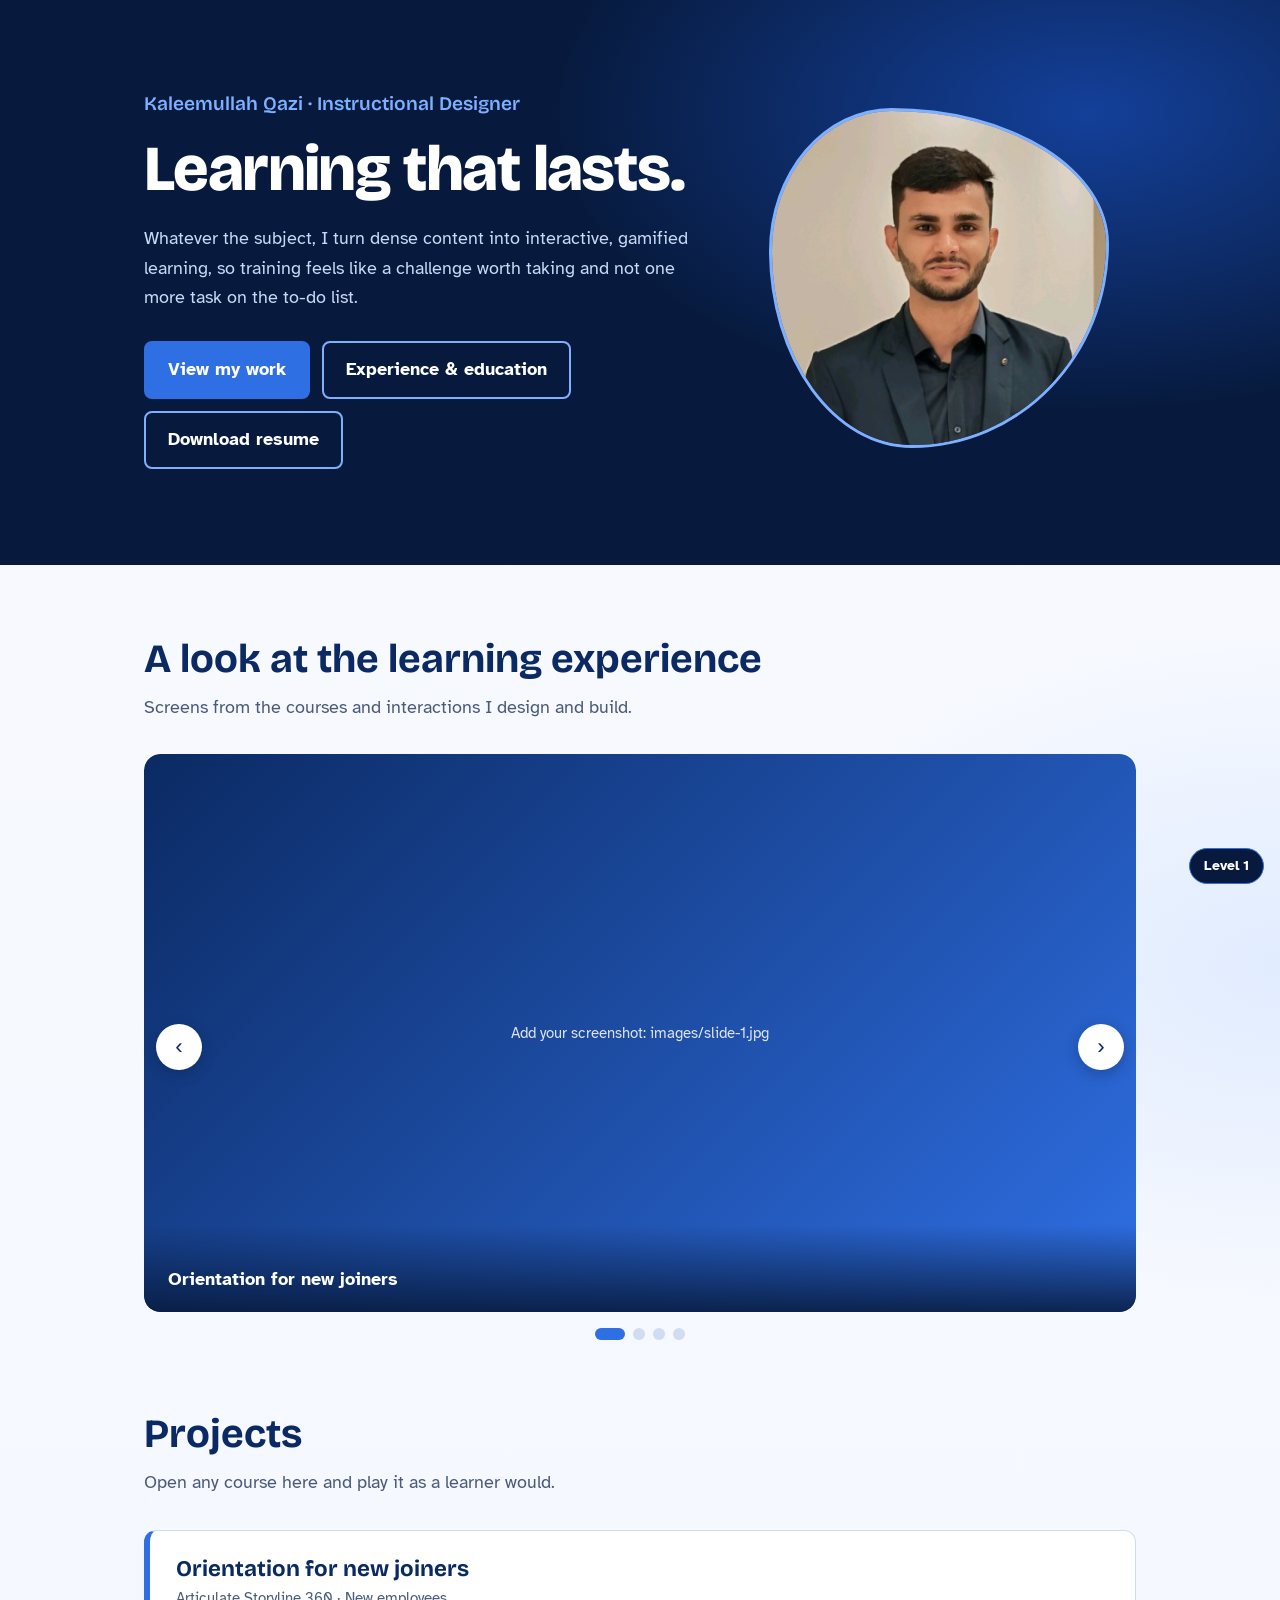
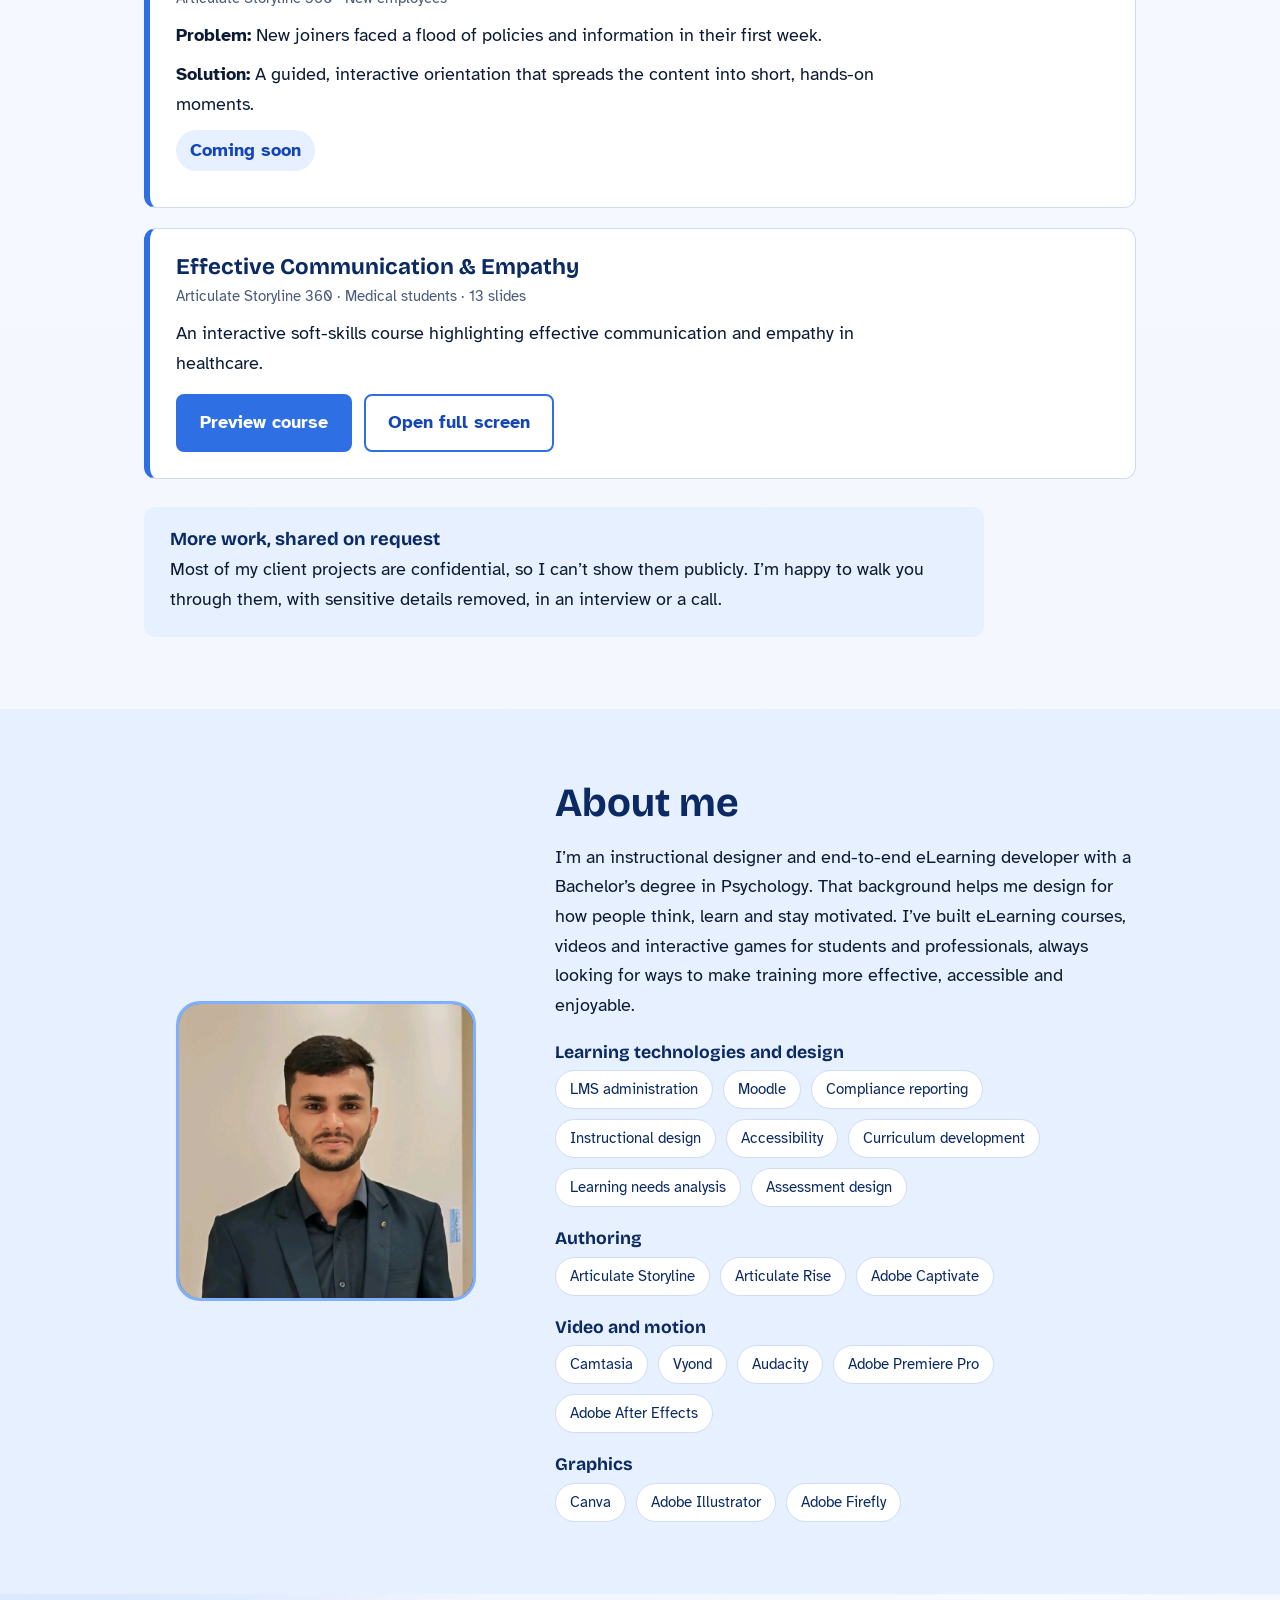
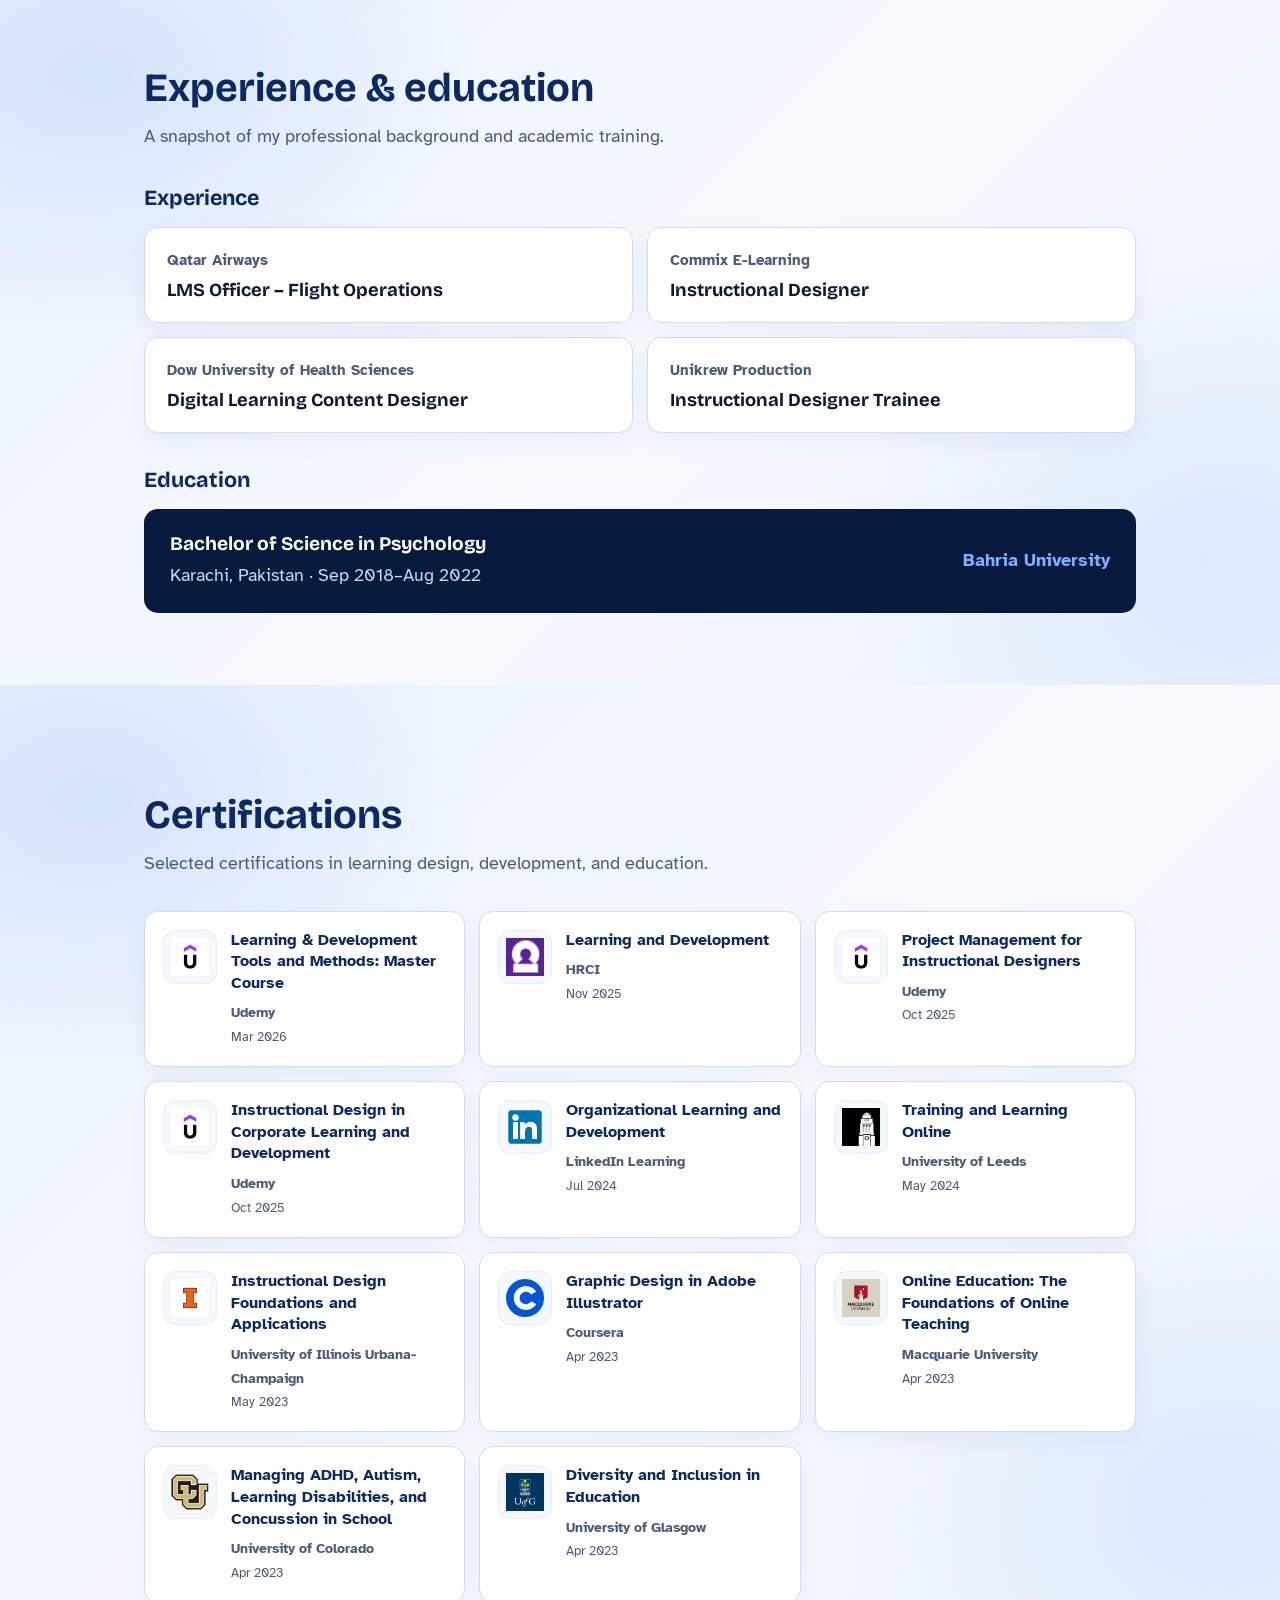
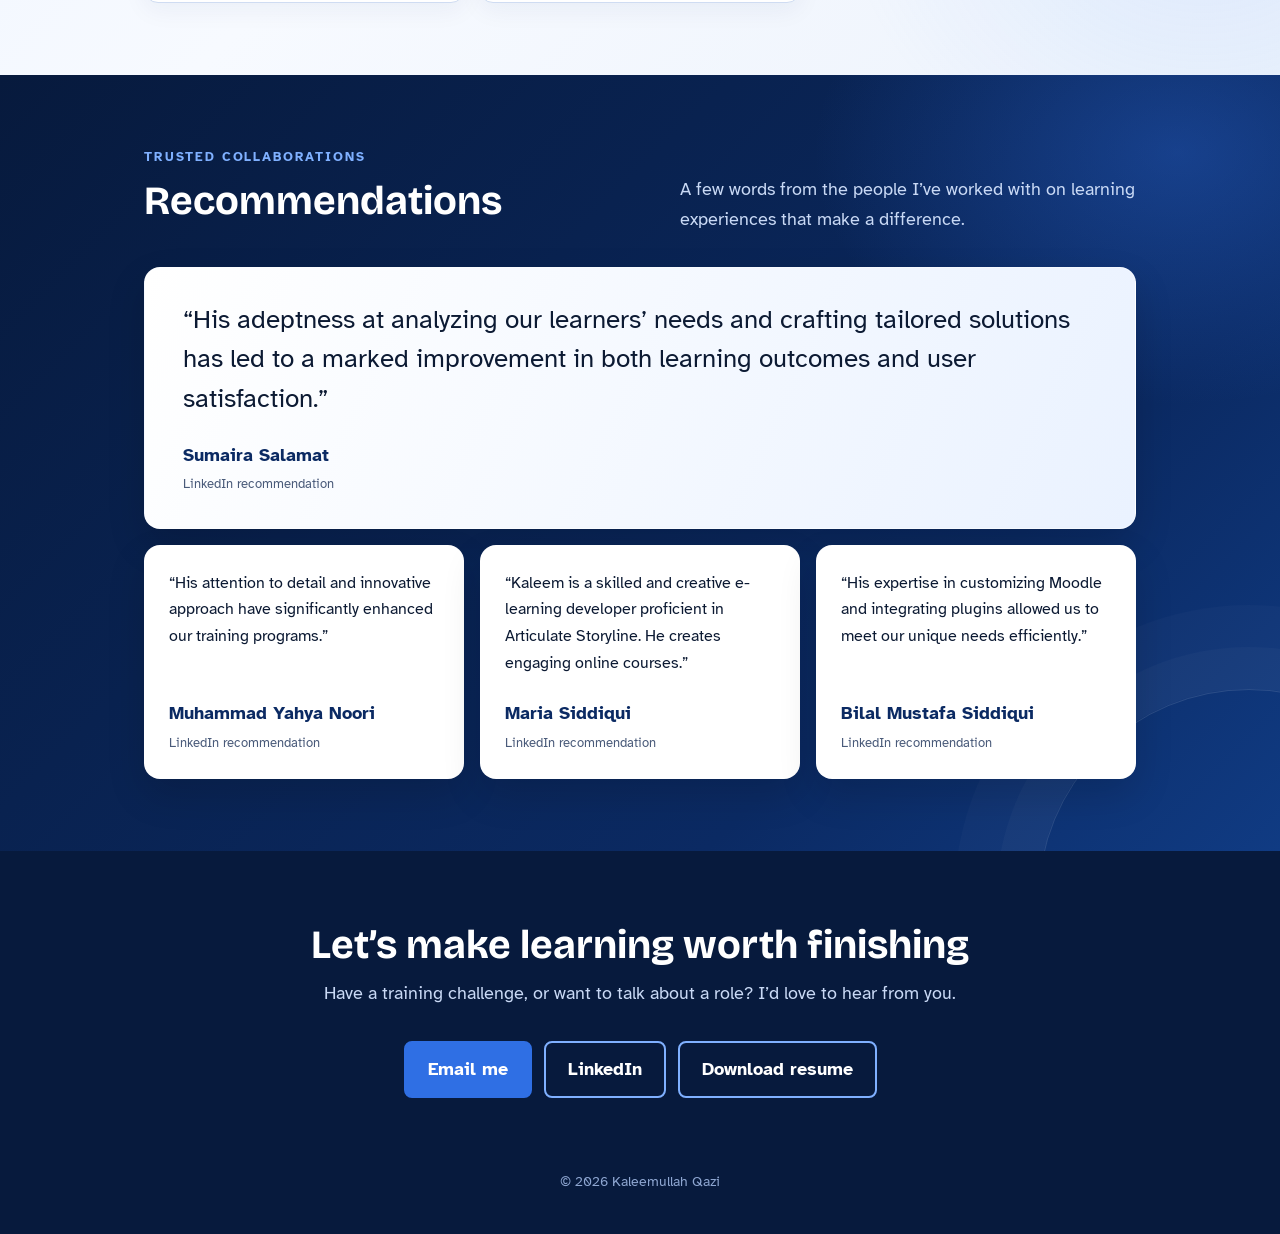
==== commit d9a69a6c: "Add effective communication course sample Co-authored-by: Copilot App <223556219+Copilot@users.norep" ====
--- a/index.html
+++ b/index.html
@@ -198,7 +198,6 @@
     <h2>Projects</h2>
     <p class="sub">Open any course here and play it as a learner would.</p>
 
-    <!-- To make a project live: delete data-status="soon" from its article -->
     <article class="project" data-status="soon">
       <h3>Orientation for new joiners</h3>
       <p class="meta">Articulate Storyline 360 · New employees</p>
@@ -212,14 +211,12 @@
       <div class="player"></div>
     </article>
 
-    <article class="project" data-status="soon">
-      <h3>Gamification and interaction samples</h3>
-      <p class="meta">Articulate Storyline 360 · Short demos</p>
-      <p><strong>Problem:</strong> Standard click-next courses lose learners’ attention.</p>
-      <p><strong>Solution:</strong> Small demos of points, challenges, branching and drag-and-drop that can slot into any course.</p>
-      <p class="soon-tag">Coming soon</p>
+    <article class="project">
+      <h3>Effective Communication &amp; Empathy</h3>
+      <p class="meta">Articulate Storyline 360 · Medical students · 13 slides</p>
+      <p>An interactive soft-skills course highlighting effective communication and empathy in healthcare.</p>
       <div class="actions">
-        <button class="btn solid" type="button" data-src="courses/samples/story.html" aria-expanded="false">Preview samples</button>
+        <button class="btn solid" type="button" data-src="courses/samples/story.html" aria-expanded="false">Preview course</button>
         <a class="btn ghost" href="courses/samples/story.html" target="_blank" rel="noopener">Open full screen</a>
       </div>
       <div class="player"></div>
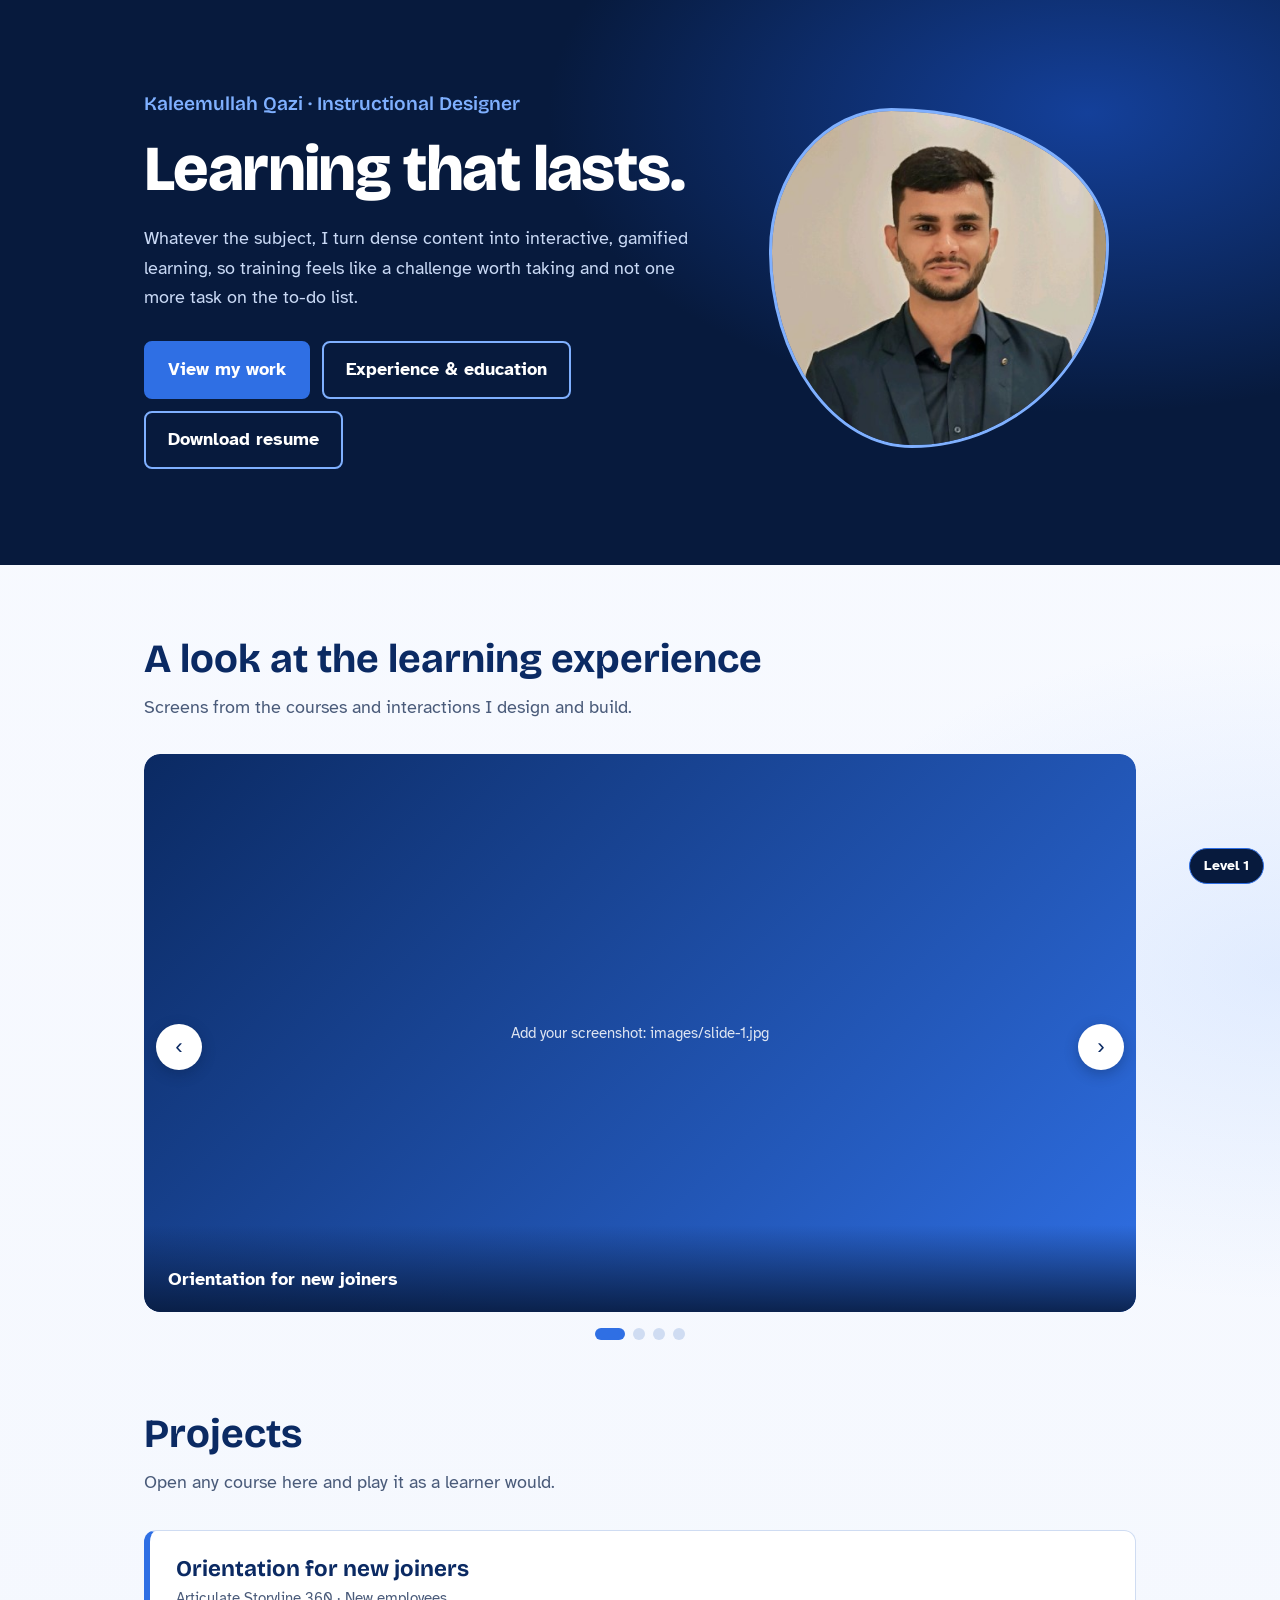
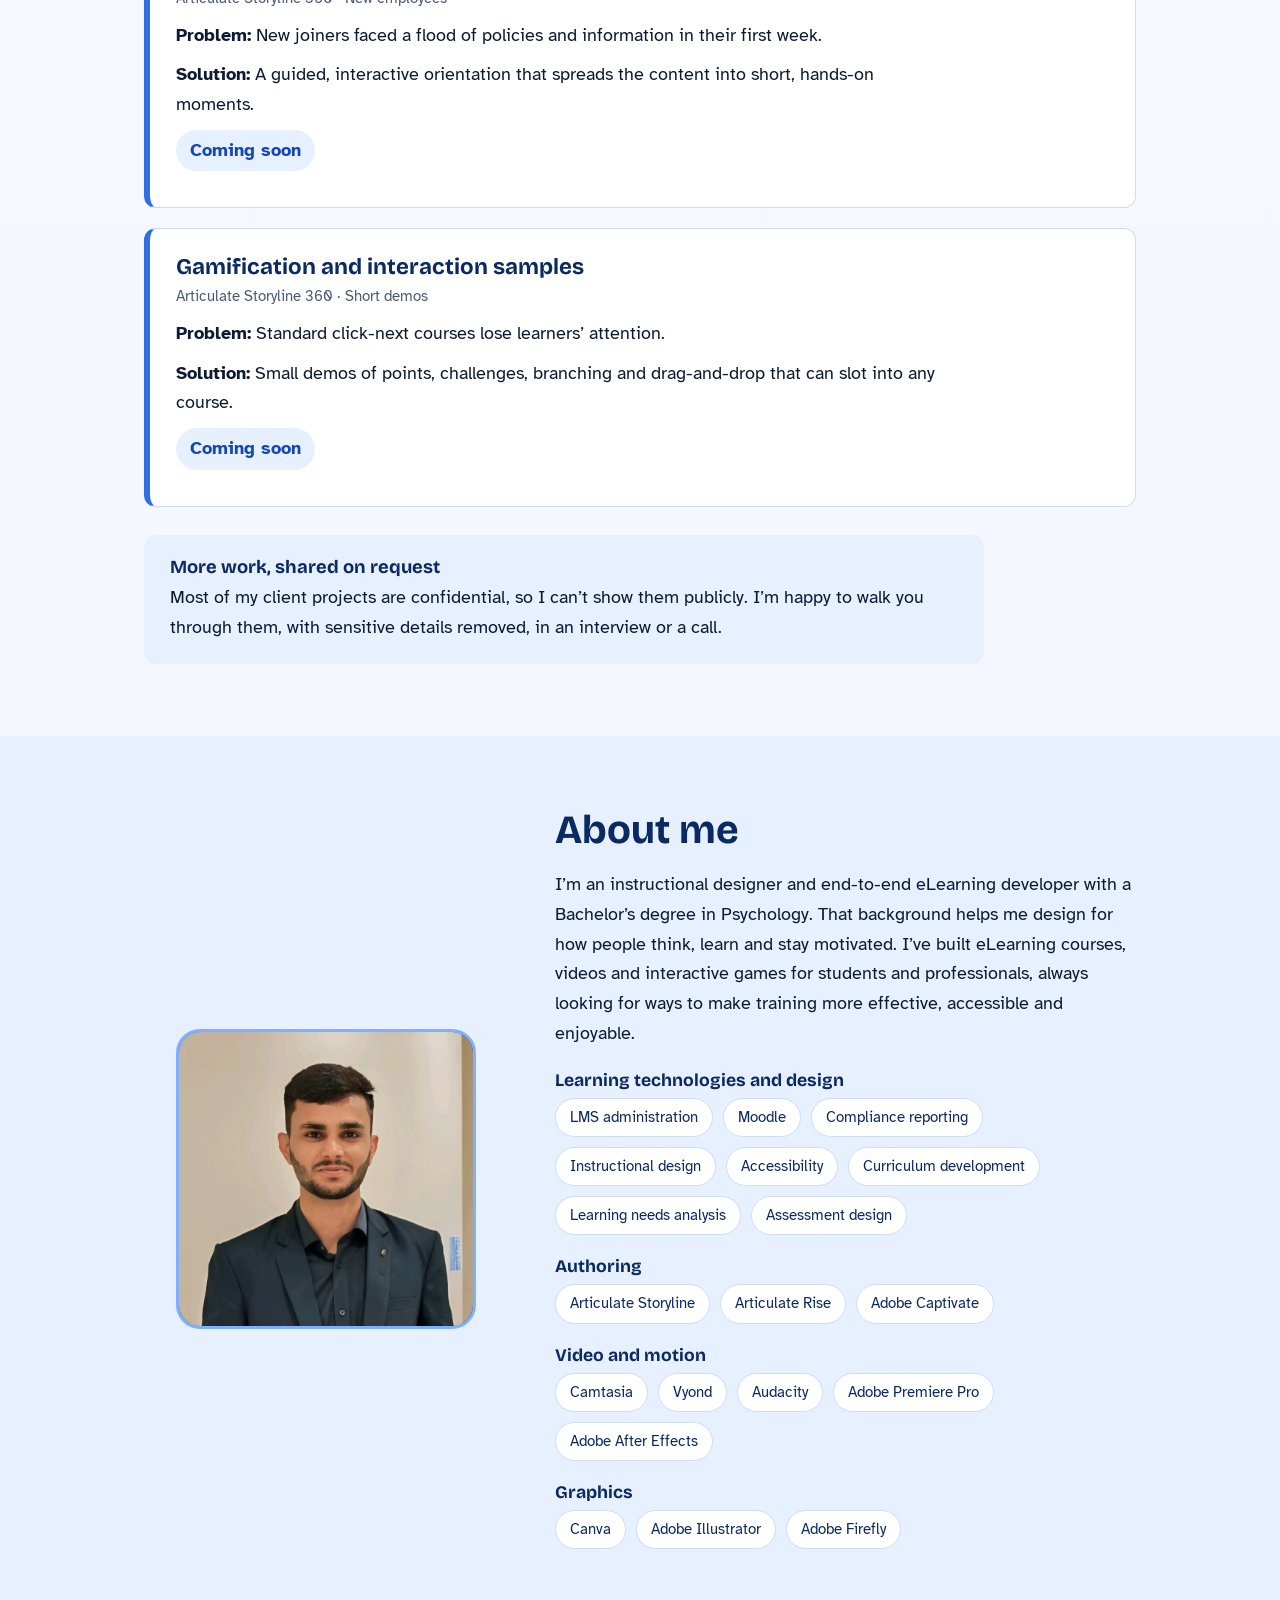
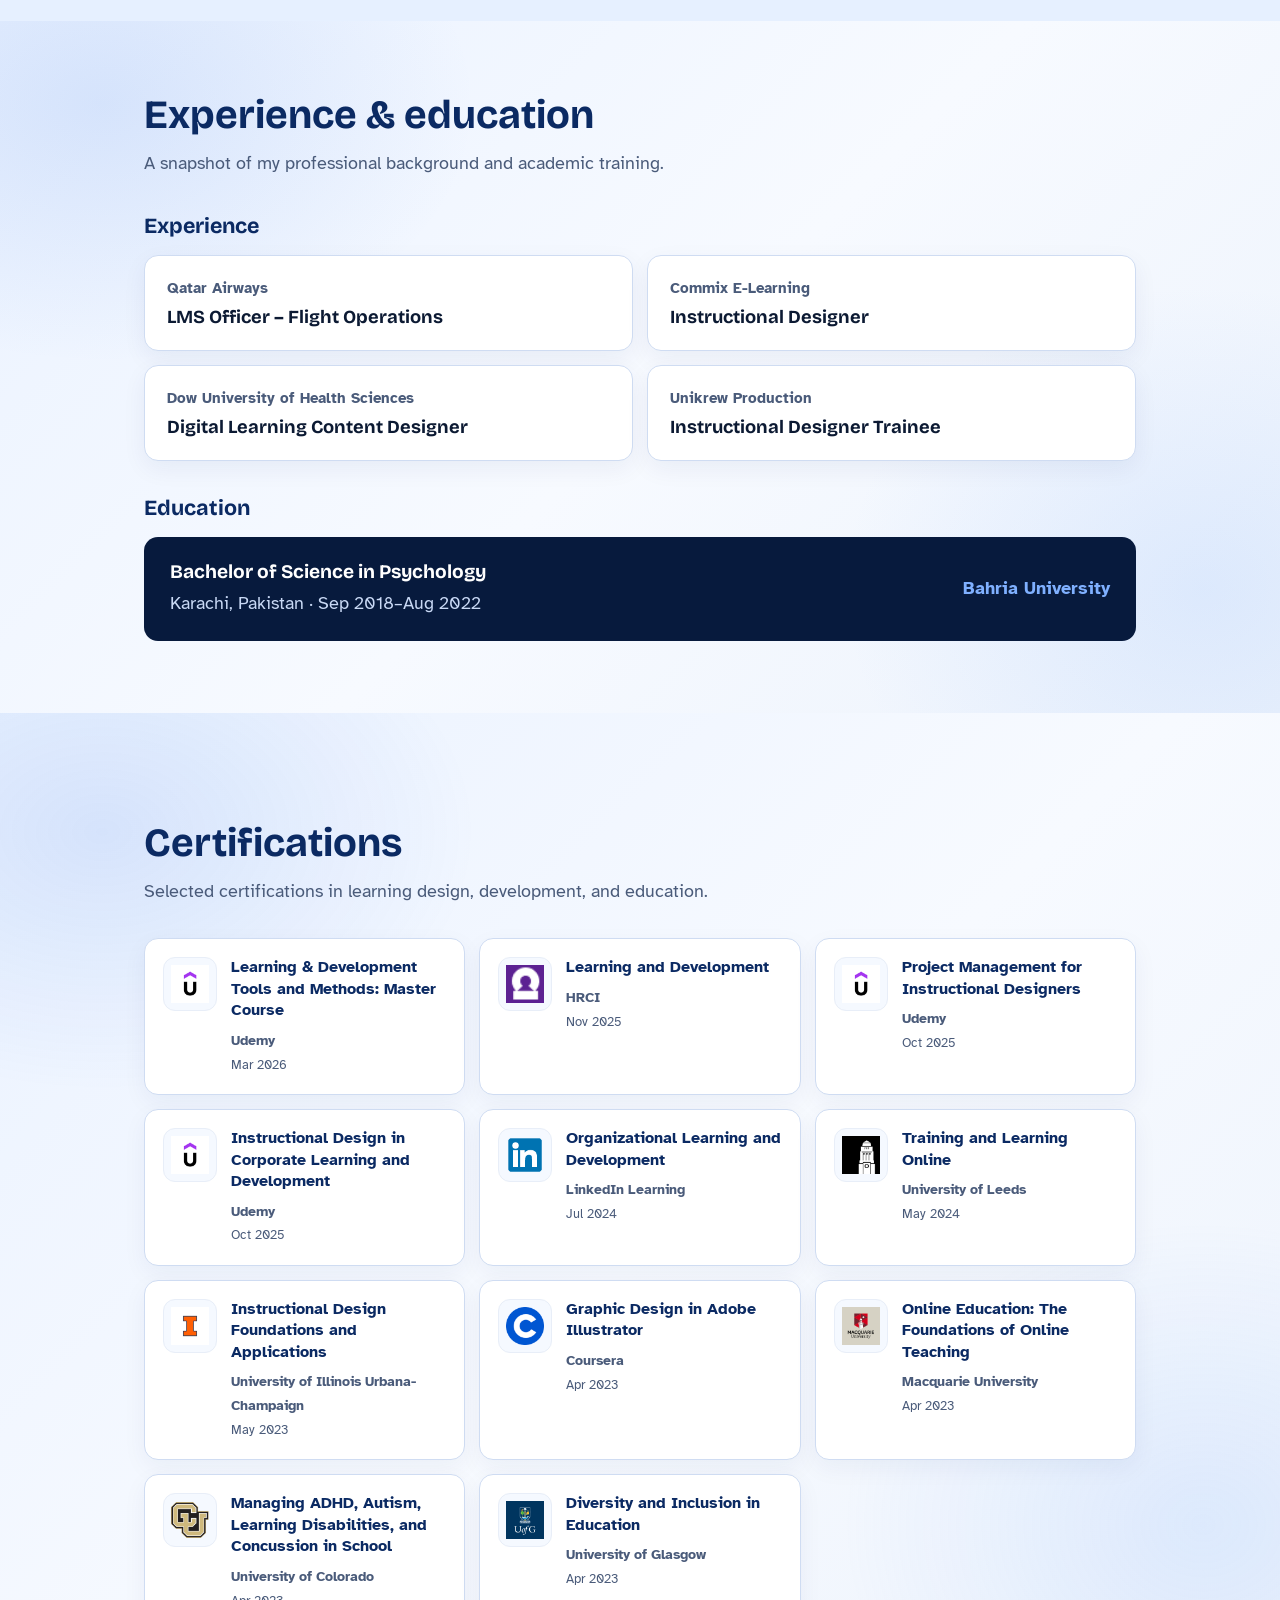
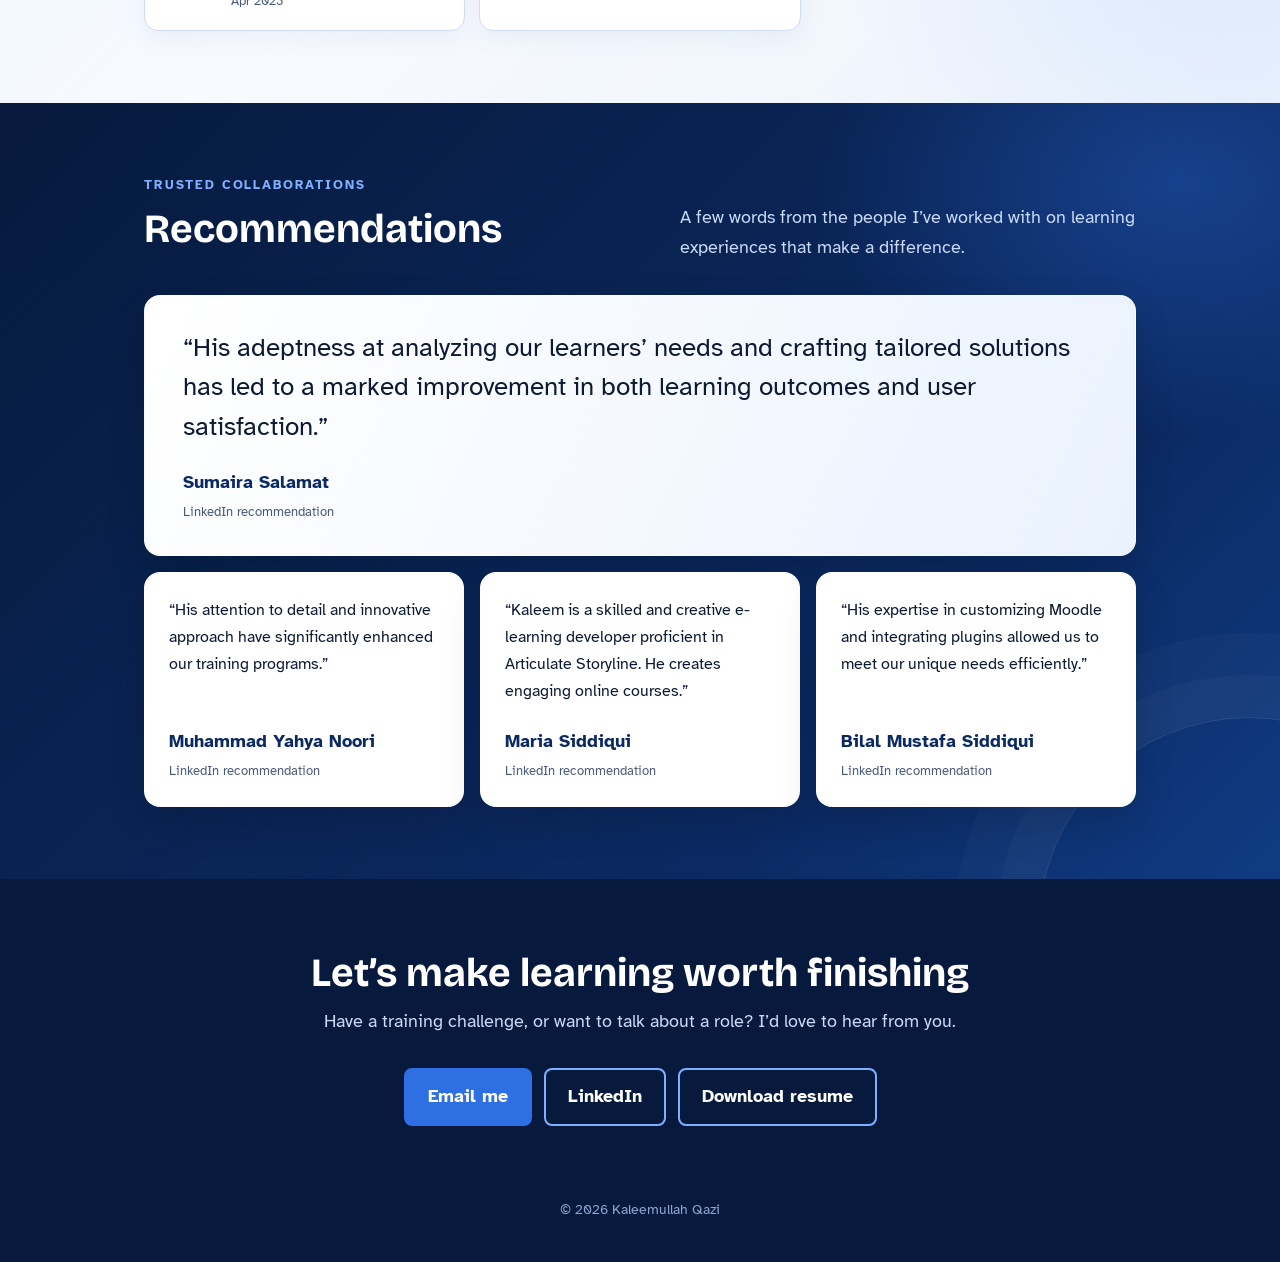
==== commit 3c83fce8: "Revert "Add communication and empathy course sample (#4)" This reverts commit ae3ad8f9e7fcda9e373df2" ====
--- a/index.html
+++ b/index.html
@@ -198,6 +198,7 @@
     <h2>Projects</h2>
     <p class="sub">Open any course here and play it as a learner would.</p>
 
+    <!-- To make a project live: delete data-status="soon" from its article -->
     <article class="project" data-status="soon">
       <h3>Orientation for new joiners</h3>
       <p class="meta">Articulate Storyline 360 · New employees</p>
@@ -211,12 +212,14 @@
       <div class="player"></div>
     </article>
 
-    <article class="project">
-      <h3>Effective Communication &amp; Empathy</h3>
-      <p class="meta">Articulate Storyline 360 · Medical students · 13 slides</p>
-      <p>An interactive soft-skills course highlighting effective communication and empathy in healthcare.</p>
+    <article class="project" data-status="soon">
+      <h3>Gamification and interaction samples</h3>
+      <p class="meta">Articulate Storyline 360 · Short demos</p>
+      <p><strong>Problem:</strong> Standard click-next courses lose learners’ attention.</p>
+      <p><strong>Solution:</strong> Small demos of points, challenges, branching and drag-and-drop that can slot into any course.</p>
+      <p class="soon-tag">Coming soon</p>
       <div class="actions">
-        <button class="btn solid" type="button" data-src="courses/samples/story.html" aria-expanded="false">Preview course</button>
+        <button class="btn solid" type="button" data-src="courses/samples/story.html" aria-expanded="false">Preview samples</button>
         <a class="btn ghost" href="courses/samples/story.html" target="_blank" rel="noopener">Open full screen</a>
       </div>
       <div class="player"></div>
